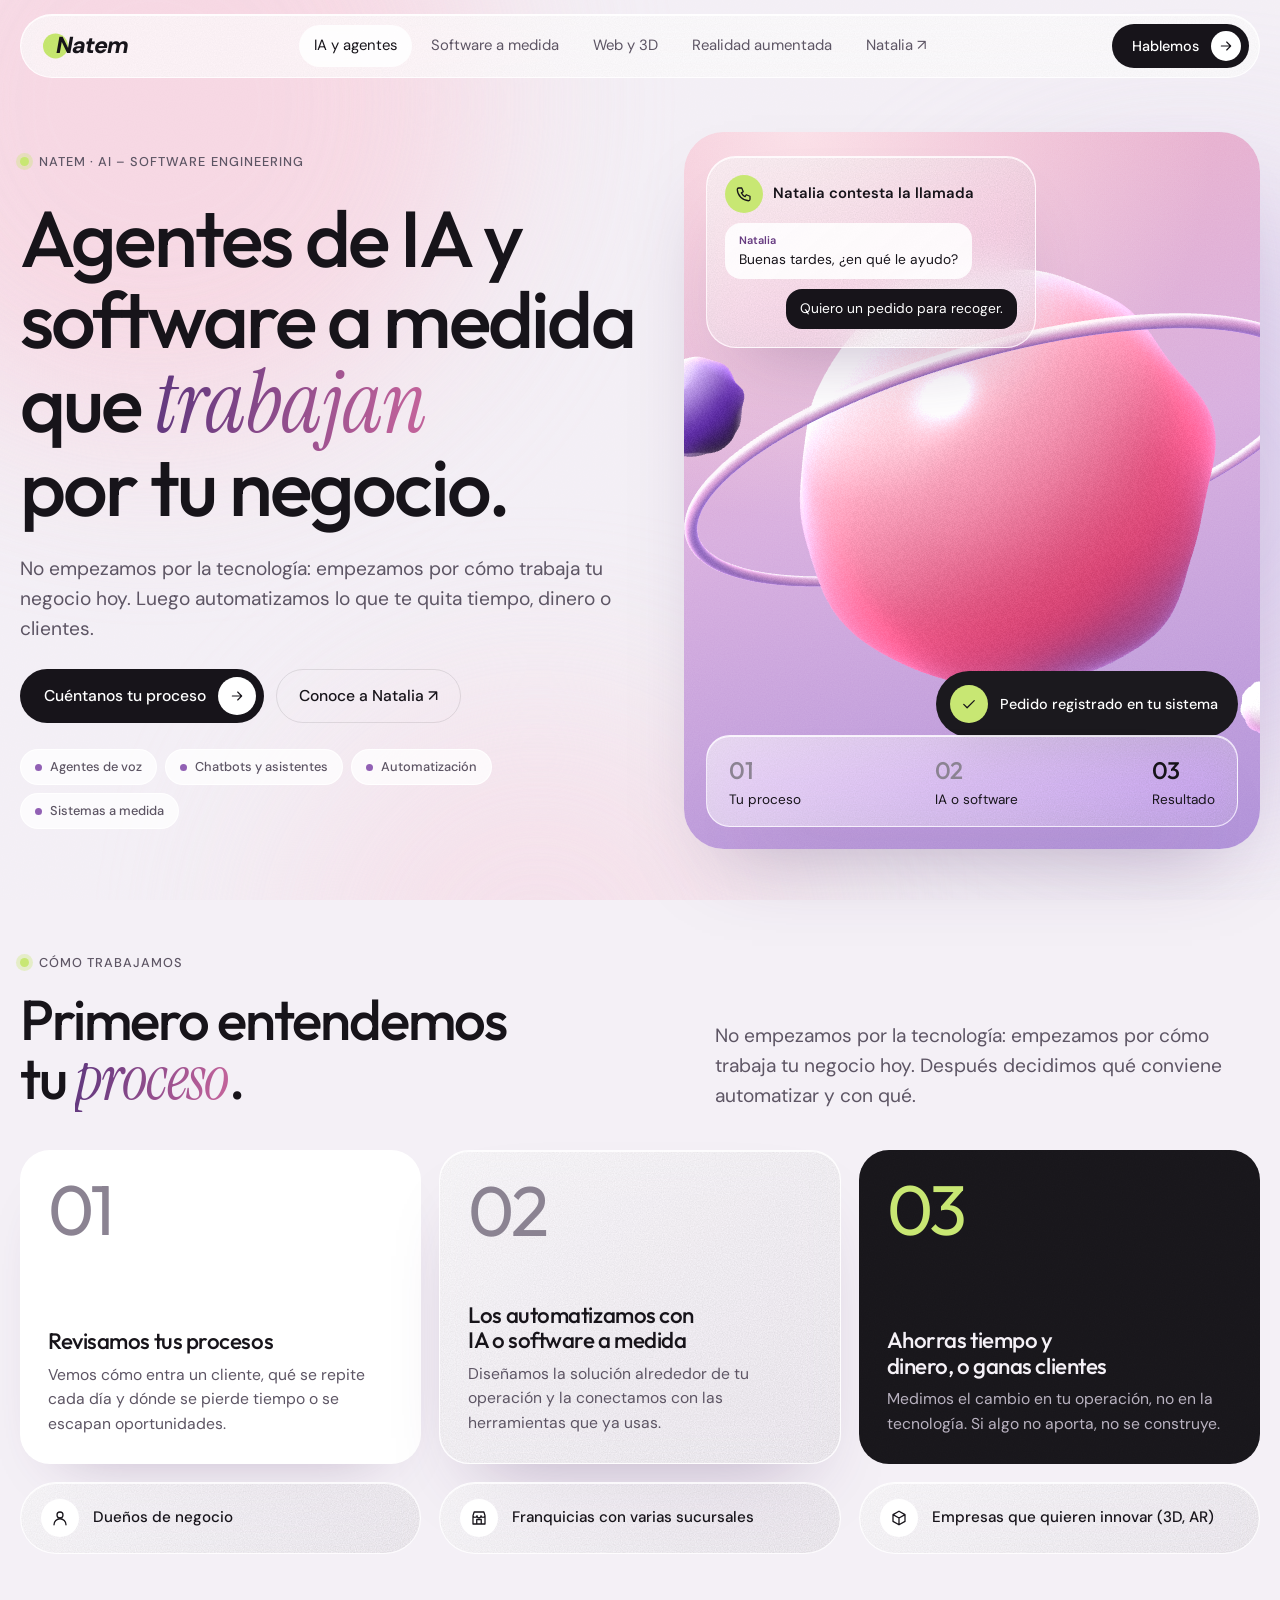
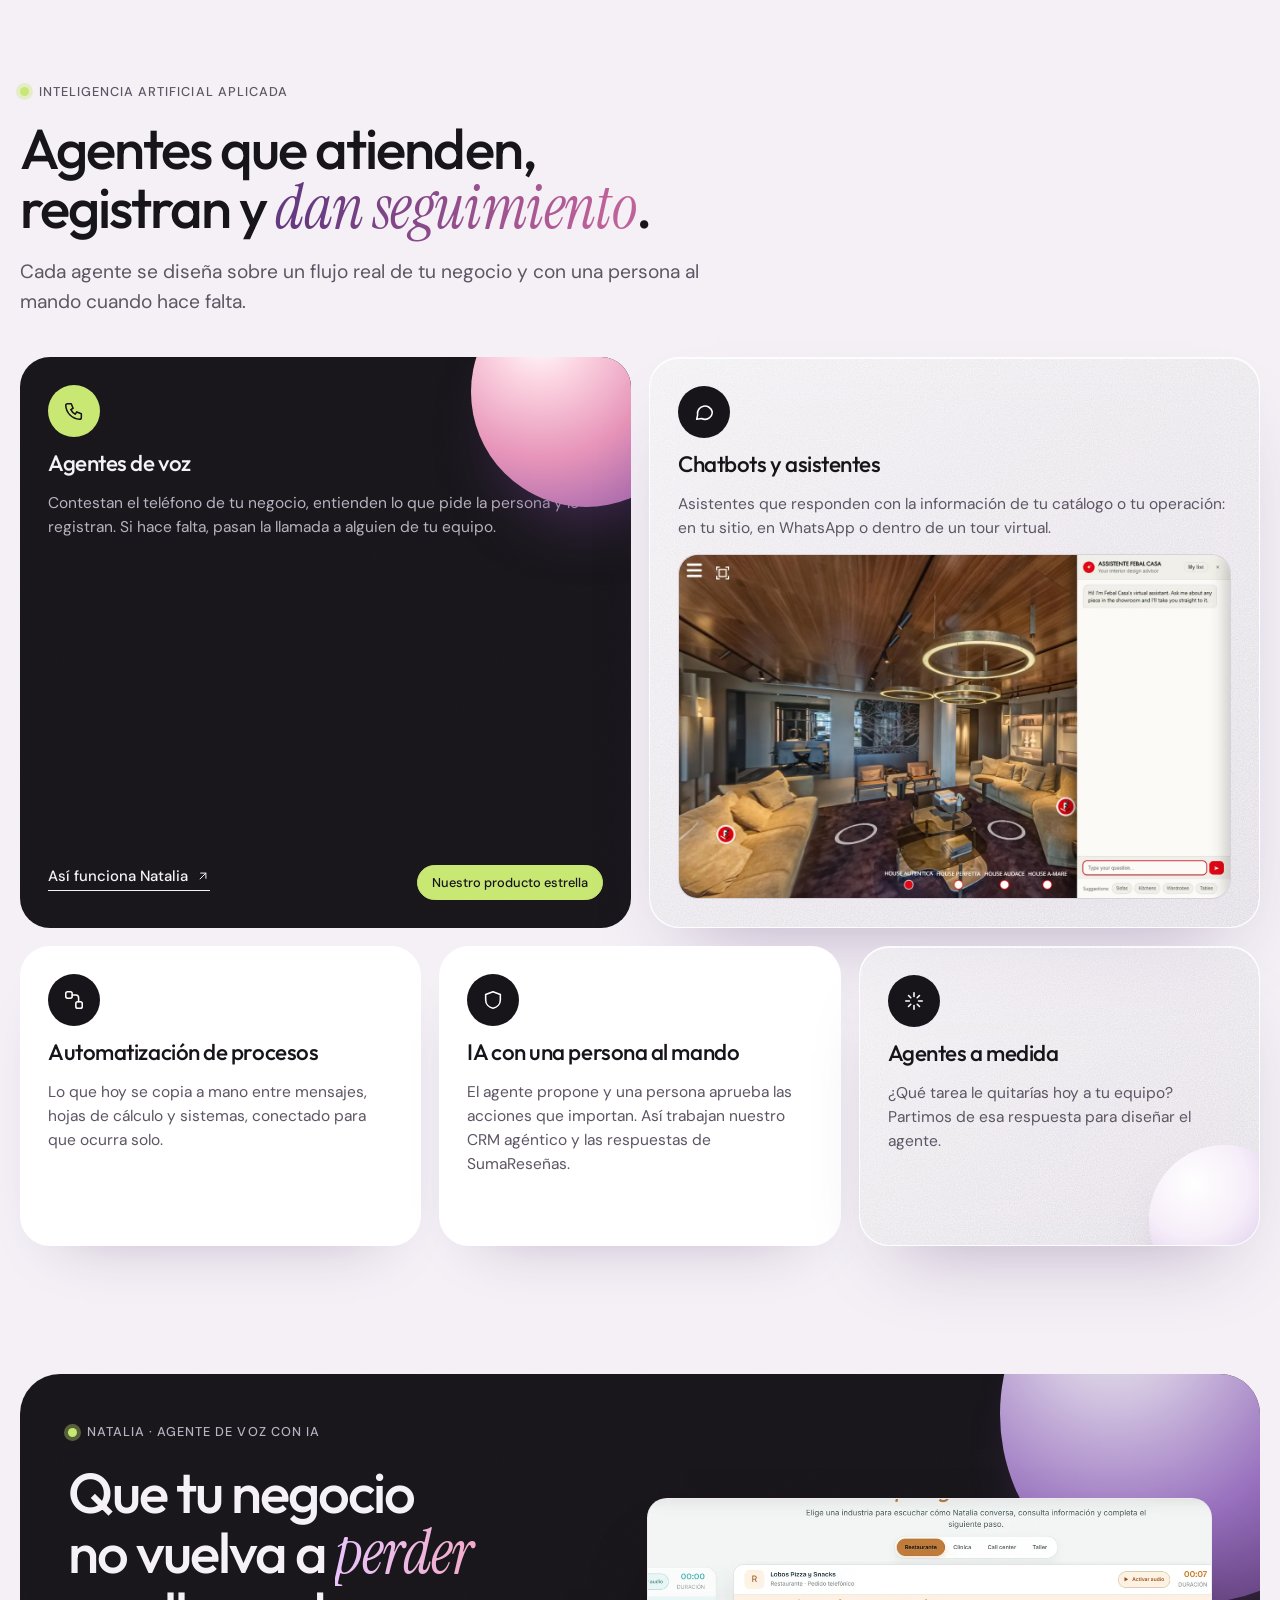
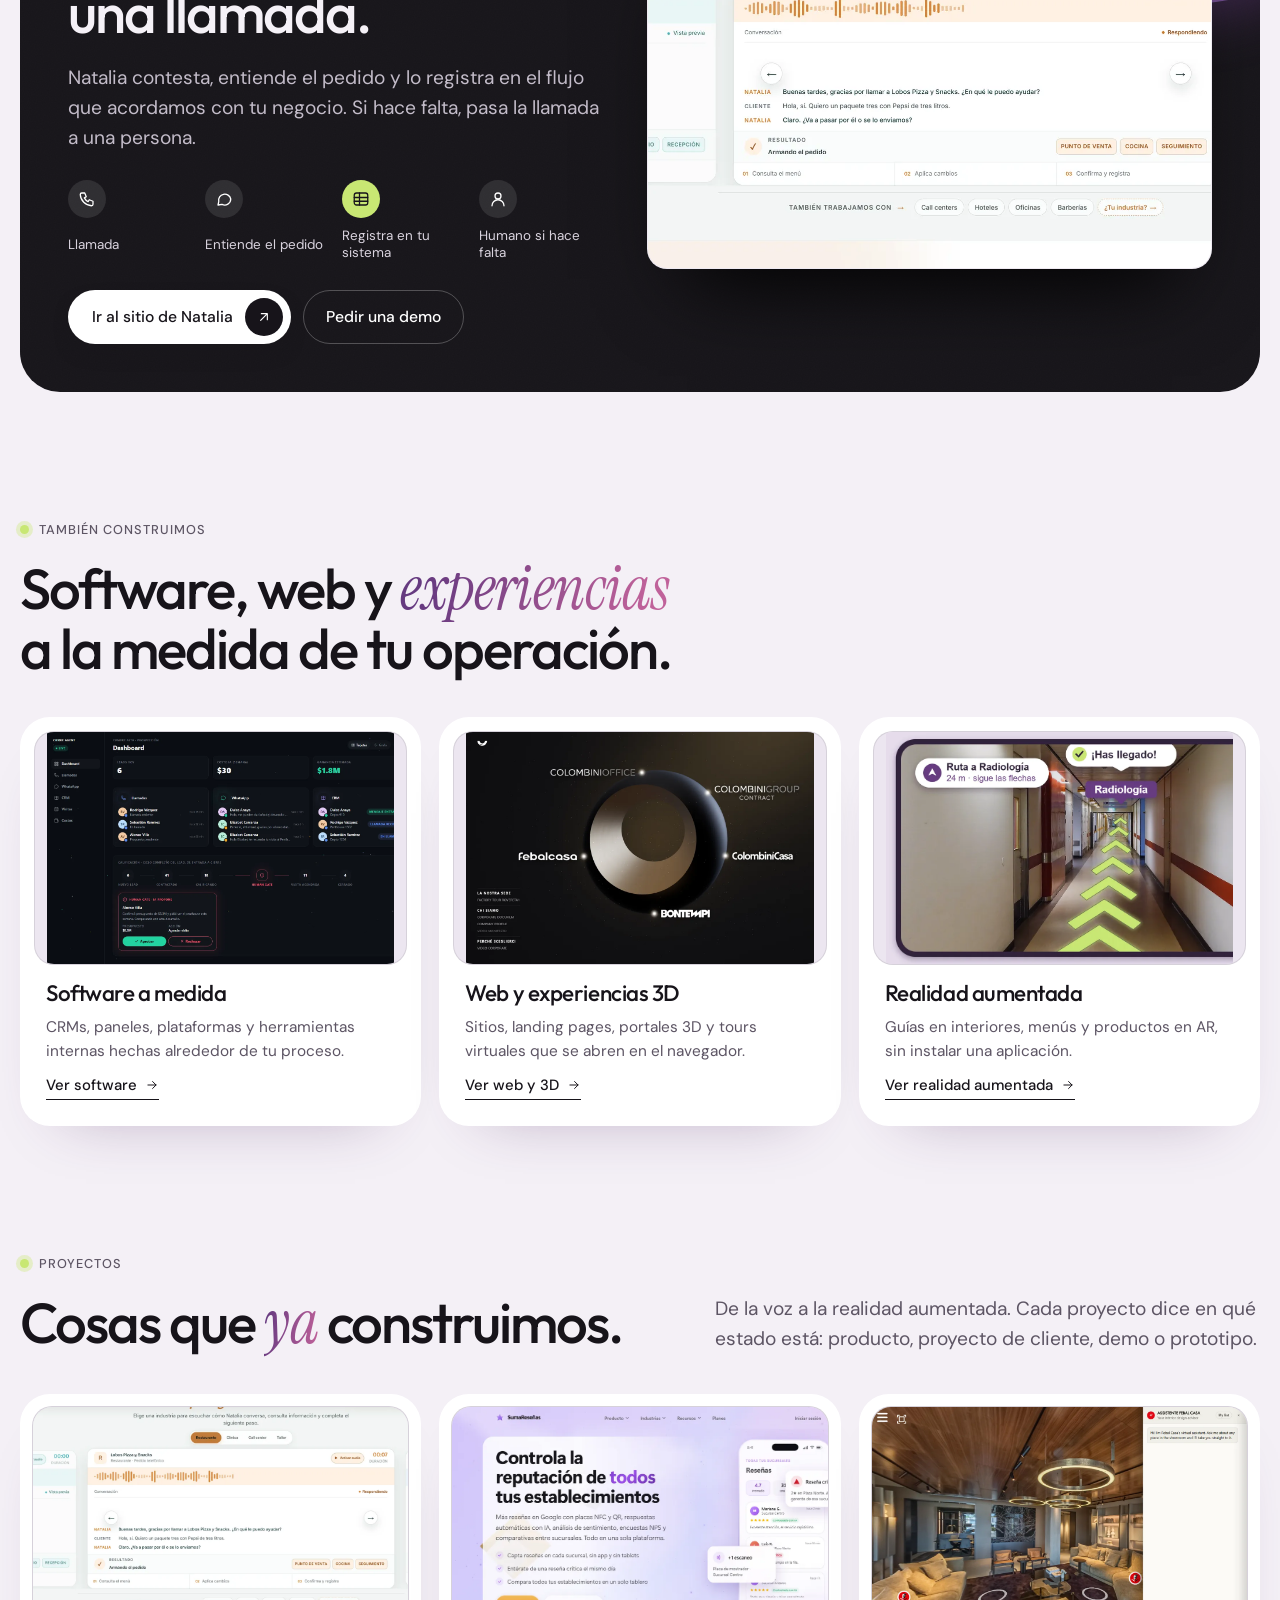
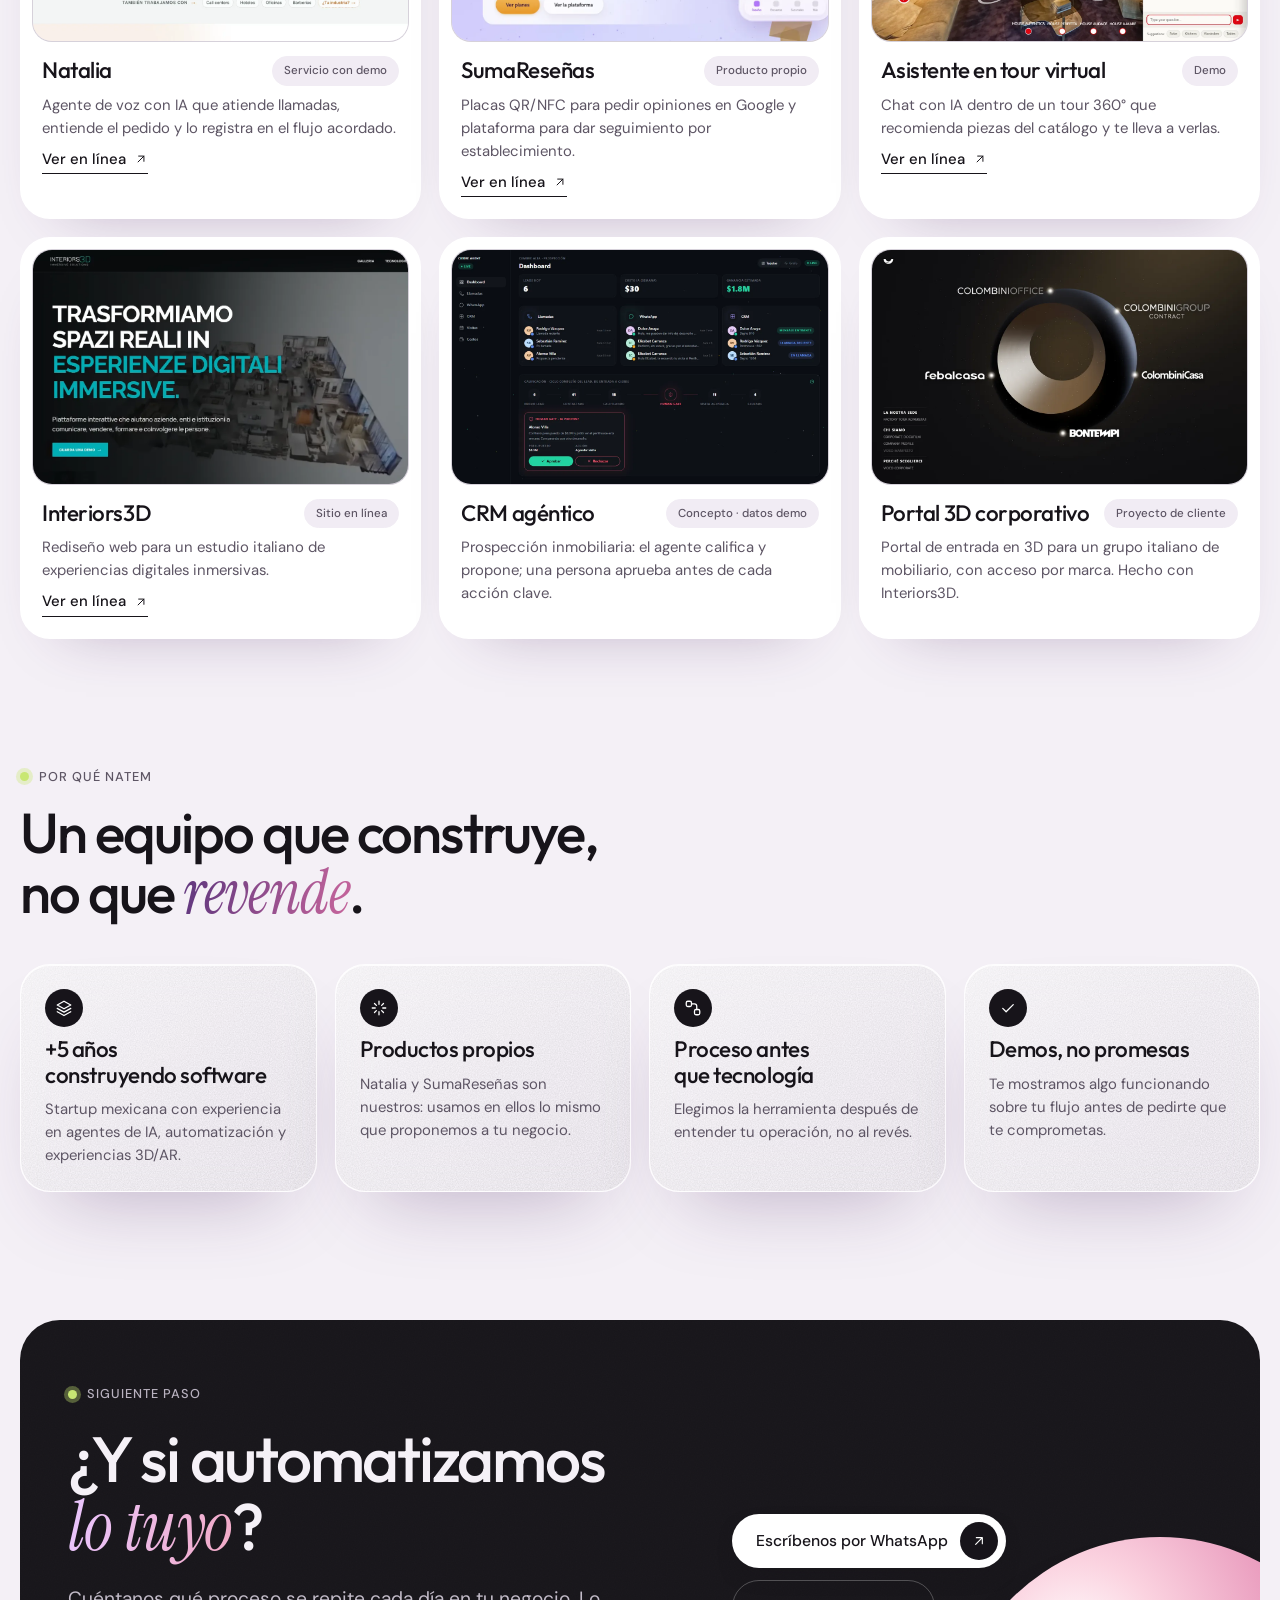
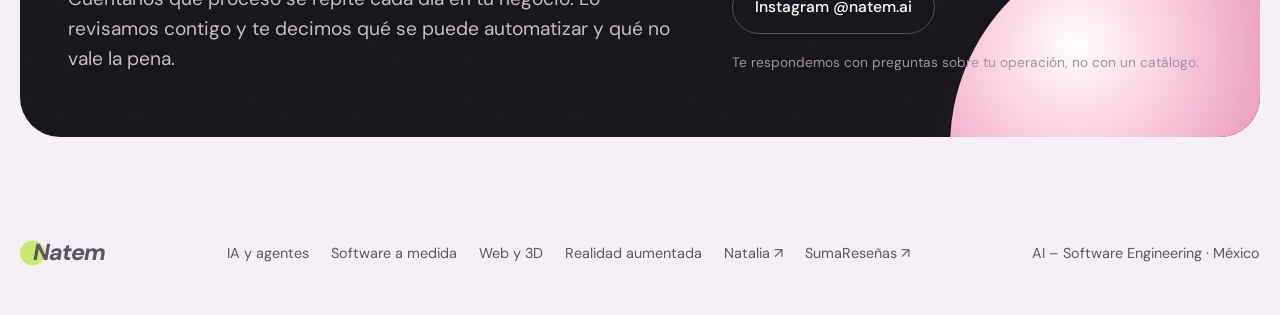
==== index.html @ aa6134fd "Sitio de Natem: landing de IA y software a medida + páginas de servicios Co-Authored-By: Claude Fabl" ====
<!doctype html>
<html lang="es" class="no-js">
<head>
<meta charset="utf-8">
<meta name="viewport" content="width=device-width, initial-scale=1">
<title>Natem · Agentes de IA y software a medida para tu negocio</title>
<meta name="description" content="Natem diseña agentes de IA, automatizaciones y software a medida. Primero entendemos cómo trabaja tu negocio; después automatizamos lo que te quita tiempo.">
<meta property="og:title" content="Natem · Agentes de IA y software a medida para tu negocio">
<meta property="og:description" content="Natem diseña agentes de IA, automatizaciones y software a medida. Primero entendemos cómo trabaja tu negocio; después automatizamos lo que te quita tiempo.">
<meta property="og:type" content="website">
<meta name="theme-color" content="#f4f0f6">
<link rel="icon" href="data:image/svg+xml,%3Csvg xmlns='http://www.w3.org/2000/svg' viewBox='0 0 64 64'%3E%3Ccircle cx='24' cy='32' r='20' fill='%23c8e773'/%3E%3Ctext x='20' y='47' font-family='Arial' font-style='italic' font-weight='900' font-size='44' fill='%2317141a'%3EN%3C/text%3E%3C/svg%3E">
<link rel="preconnect" href="https://fonts.googleapis.com">
<link rel="preconnect" href="https://fonts.gstatic.com" crossorigin>
<link href="https://fonts.googleapis.com/css2?family=DM+Sans:ital,opsz,wght@0,9..40,400;0,9..40,500;0,9..40,600;1,9..40,800&family=Instrument+Serif:ital@1&family=Outfit:wght@400;500&display=swap" rel="stylesheet">
<link rel="stylesheet" href="assets/site.css">
</head>
<body>
<div class="backdrop" aria-hidden="true"><i></i><i></i><i></i></div>
<div class="grain" aria-hidden="true"></div>

<header class="nav">
  <div class="wrap">
    <div class="bar glass">
      <a class="logo" href="index.html" aria-label="Natem, inicio">Natem</a>
      <nav aria-label="Principal">
        <a href="index.html" aria-current="page">IA y agentes</a>
        <a href="software.html">Software a medida</a>
        <a href="web-3d.html">Web y 3D</a>
        <a href="realidad-aumentada.html">Realidad aumentada</a>
        <a href="https://web-eta-nine-99.vercel.app" target="_blank" rel="noopener">Natalia ↗</a>
      </nav>
      <a class="btn " href="#contacto">Hablemos<i><svg viewBox="0 0 24 24" fill="none" stroke="currentColor" stroke-width="1.7" stroke-linecap="round" stroke-linejoin="round" aria-hidden="true"><path d="M5 12h14M13 6l6 6-6 6"/></svg></i></a>
      <button class="burger" aria-label="Abrir menú" aria-expanded="false"><svg viewBox="0 0 24 24" fill="none" stroke="currentColor" stroke-width="1.7" stroke-linecap="round" stroke-linejoin="round" aria-hidden="true"><path d="M4 7h16M4 12h16M4 17h16"/></svg></button>
    </div>
  </div>
</header>
<main>
<section class="hero">
  <div class="wrap grid">
    <div class="copy">
      <span class="eyebrow rv">Natem · AI – Software Engineering</span>
      <h1 class="rv" style="--d:.05s">Agentes de IA y software a medida que <em>trabajan</em> por tu negocio.</h1>
      <p class="lead rv" style="--d:.1s">No empezamos por la tecnología: empezamos por cómo trabaja tu negocio hoy. Luego automatizamos lo que te quita tiempo, dinero o clientes.</p>
      <div class="cta-row rv" style="--d:.15s">
        <a class="btn " href="#contacto">Cuéntanos tu proceso<i><svg viewBox="0 0 24 24" fill="none" stroke="currentColor" stroke-width="1.7" stroke-linecap="round" stroke-linejoin="round" aria-hidden="true"><path d="M5 12h14M13 6l6 6-6 6"/></svg></i></a>
        <a class="btn ghost" href="https://web-eta-nine-99.vercel.app" target="_blank" rel="noopener">Conoce a Natalia ↗</a>
      </div>
      <div class="chips rv" style="--d:.2s">
        <span class="pill dot">Agentes de voz</span><span class="pill dot">Chatbots y asistentes</span><span class="pill dot">Automatización</span><span class="pill dot">Sistemas a medida</span>
      </div>
    </div>
    <div class="stage rv" data-orb data-palette="rose" data-offset="0.25,0.1" style="--d:.1s">
      <canvas aria-hidden="true"></canvas><span class="fallback" aria-hidden="true"></span>
      <div class="float call glass" aria-label="Ejemplo ilustrativo de una llamada atendida por Natalia">
        <header><span class="ico lime"><svg viewBox="0 0 24 24" fill="none" stroke="currentColor" stroke-width="1.7" stroke-linecap="round" stroke-linejoin="round" aria-hidden="true"><path d="M5 4h4l2 5-2.5 1.5a11 11 0 0 0 5 5L15 13l5 2v4a2 2 0 0 1-2 2A16 16 0 0 1 3 6a2 2 0 0 1 2-2Z"/></svg></span>Natalia contesta la llamada</header>
        <p class="bubble"><small>Natalia</small>Buenas tardes, ¿en qué le ayudo?</p>
        <p class="bubble me">Quiero un pedido para recoger.</p>
      </div>
      <div class="float done"><span class="ico lime"><svg viewBox="0 0 24 24" fill="none" stroke="currentColor" stroke-width="1.7" stroke-linecap="round" stroke-linejoin="round" aria-hidden="true"><path d="m5 12.500 4.500 4.500L19 7.500"/></svg></span>Pedido registrado en tu sistema</div>
      <div class="float steps-mini glass">
        <span><b>01</b>Tu proceso</span><span><b>02</b>IA o software</span><span><b>03</b>Resultado</span>
      </div>
    </div>
  </div>
</section>

<section id="proceso">
  <div class="wrap">
    <div class="head split rv">
      <div class="head" style="margin:0"><span class="eyebrow">Cómo trabajamos</span><h2>Primero entendemos tu <em>proceso</em>.</h2></div>
      <p class="lead">No empezamos por la tecnología: empezamos por cómo trabaja tu negocio hoy. Después decidimos qué conviene automatizar y con qué.</p>
    </div>
    <div class="process">
      <article class="step card rv"><span class="n">01</span><div><h3>Revisamos tus procesos</h3><p>Vemos cómo entra un cliente, qué se repite cada día y dónde se pierde tiempo o se escapan oportunidades.</p></div></article>
      <article class="step glass rv" style="--d:.08s"><span class="n">02</span><div><h3>Los automatizamos con IA o software a medida</h3><p>Diseñamos la solución alrededor de tu operación y la conectamos con las herramientas que ya usas.</p></div></article>
      <article class="step dark rv" style="--d:.16s"><span class="n">03</span><div><h3>Ahorras tiempo y dinero, o ganas clientes</h3><p>Medimos el cambio en tu operación, no en la tecnología. Si algo no aporta, no se construye.</p></div></article>
    </div>
    <div class="aud">
      <div class="glass rv"><span class="ico"><svg viewBox="0 0 24 24" fill="none" stroke="currentColor" stroke-width="1.7" stroke-linecap="round" stroke-linejoin="round" aria-hidden="true"><circle cx="12" cy="8" r="4"/><path d="M4 21a8 8 0 0 1 16 0"/></svg></span>Dueños de negocio</div>
      <div class="glass rv" style="--d:.08s"><span class="ico"><svg viewBox="0 0 24 24" fill="none" stroke="currentColor" stroke-width="1.7" stroke-linecap="round" stroke-linejoin="round" aria-hidden="true"><path d="M4 9 5.500 4h13L20 9M4 9v11h16V9M4 9a2.700 2.700 0 0 0 5.300 0a2.700 2.700 0 0 0 5.400 0A2.700 2.700 0 0 0 20 9M9 20v-6h6v6"/></svg></span>Franquicias con varias sucursales</div>
      <div class="glass rv" style="--d:.16s"><span class="ico"><svg viewBox="0 0 24 24" fill="none" stroke="currentColor" stroke-width="1.7" stroke-linecap="round" stroke-linejoin="round" aria-hidden="true"><path d="m12 3 8 4.5v9L12 21l-8-4.5v-9L12 3Zm0 9 8-4.5M12 12v9m0-9L4 7.500"/></svg></span>Empresas que quieren innovar (3D, AR)</div>
    </div>
  </div>
</section>
<section id="ia">
  <div class="wrap">
    <div class="head rv"><span class="eyebrow">Inteligencia artificial aplicada</span><h2>Agentes que atienden, registran y <em>dan seguimiento</em>.</h2>
      <p class="lead">Cada agente se diseña sobre un flujo real de tu negocio y con una persona al mando cuando hace falta.</p></div>
    <div class="bento">
      <article class="tile dark on-dark s3 rv">
        <span class="orb" style="width:230px;height:230px;right:-70px;top:-80px" aria-hidden="true"></span>
        <span class="ico lg lime"><svg viewBox="0 0 24 24" fill="none" stroke="currentColor" stroke-width="1.7" stroke-linecap="round" stroke-linejoin="round" aria-hidden="true"><path d="M5 4h4l2 5-2.5 1.5a11 11 0 0 0 5 5L15 13l5 2v4a2 2 0 0 1-2 2A16 16 0 0 1 3 6a2 2 0 0 1 2-2Z"/></svg></span>
        <h3>Agentes de voz</h3>
        <p>Contestan el teléfono de tu negocio, entienden lo que pide la persona y lo registran. Si hace falta, pasan la llamada a alguien de tu equipo.</p>
        <div class="foot"><a class="more" href="https://web-eta-nine-99.vercel.app" target="_blank" rel="noopener">Así funciona Natalia<svg viewBox="0 0 24 24" fill="none" stroke="currentColor" stroke-width="1.7" stroke-linecap="round" stroke-linejoin="round" aria-hidden="true"><path d="M7 17 17 7M8 7h9v9"/></svg></a><span class="pill lime">Nuestro producto estrella</span></div>
      </article>
      <article class="tile glass s3 rv" style="--d:.08s">
        <span class="ico lg ink"><svg viewBox="0 0 24 24" fill="none" stroke="currentColor" stroke-width="1.7" stroke-linecap="round" stroke-linejoin="round" aria-hidden="true"><path d="M21 12a8 8 0 0 1-11.6 7.1L4 20l1-4.6A8 8 0 1 1 21 12Z"/></svg></span>
        <h3>Chatbots y asistentes</h3>
        <p>Asistentes que responden con la información de tu catálogo o tu operación: en tu sitio, en WhatsApp o dentro de un tour virtual.</p>
        <div class="shot"><img src="img/febal.webp" alt="Asistente con IA dentro de un tour virtual de mobiliario" loading="lazy" decoding="async"></div>
      </article>
      <article class="tile card s2 rv">
        <span class="ico lg ink"><svg viewBox="0 0 24 24" fill="none" stroke="currentColor" stroke-width="1.7" stroke-linecap="round" stroke-linejoin="round" aria-hidden="true"><rect x="3" y="3" width="7" height="7" rx="2"/><rect x="14" y="14" width="7" height="7" rx="2"/><path d="M10 6.500h4a3 3 0 0 1 3 3V14"/></svg></span>
        <h3>Automatización de procesos</h3>
        <p>Lo que hoy se copia a mano entre mensajes, hojas de cálculo y sistemas, conectado para que ocurra solo.</p>
      </article>
      <article class="tile card s2 rv" style="--d:.08s">
        <span class="ico lg ink"><svg viewBox="0 0 24 24" fill="none" stroke="currentColor" stroke-width="1.7" stroke-linecap="round" stroke-linejoin="round" aria-hidden="true"><path d="M12 3 4 6v6c0 4.500 3.400 8 8 9 4.600-1 8-4.500 8-9V6l-8-3Z"/></svg></span>
        <h3>IA con una persona al mando</h3>
        <p>El agente propone y una persona aprueba las acciones que importan. Así trabajan nuestro CRM agéntico y las respuestas de SumaReseñas.</p>
      </article>
      <article class="tile glass s2 rv" style="--d:.16s">
        <span class="orb pearl" style="width:150px;height:150px;right:-40px;bottom:-50px" aria-hidden="true"></span>
        <span class="ico lg ink"><svg viewBox="0 0 24 24" fill="none" stroke="currentColor" stroke-width="1.7" stroke-linecap="round" stroke-linejoin="round" aria-hidden="true"><path d="M12 3v4m0 10v4M3 12h4m10 0h4M6 6l2.500 2.500m7 7L18 18M18 6l-2.500 2.500m-7 7L6 18"/></svg></span>
        <h3>Agentes a medida</h3>
        <p>¿Qué tarea le quitarías hoy a tu equipo? Partimos de esa respuesta para diseñar el agente.</p>
      </article>
    </div>
  </div>
</section>
<section id="natalia">
  <div class="wrap">
    <div class="natalia dark on-dark rv">
      <span class="orb violet" aria-hidden="true"></span>
      <div class="copy">
        <span class="eyebrow" style="color:#b9b2c0">Natalia · agente de voz con IA</span>
        <h2>Que tu negocio no vuelva a <em>perder</em> una llamada.</h2>
        <p class="lead">Natalia contesta, entiende el pedido y lo registra en el flujo que acordamos con tu negocio. Si hace falta, pasa la llamada a una persona.</p>
        <div class="flow">
          <div><span class="ico"><svg viewBox="0 0 24 24" fill="none" stroke="currentColor" stroke-width="1.7" stroke-linecap="round" stroke-linejoin="round" aria-hidden="true"><path d="M5 4h4l2 5-2.5 1.5a11 11 0 0 0 5 5L15 13l5 2v4a2 2 0 0 1-2 2A16 16 0 0 1 3 6a2 2 0 0 1 2-2Z"/></svg></span>Llamada</div>
          <div><span class="ico"><svg viewBox="0 0 24 24" fill="none" stroke="currentColor" stroke-width="1.7" stroke-linecap="round" stroke-linejoin="round" aria-hidden="true"><path d="M21 12a8 8 0 0 1-11.6 7.1L4 20l1-4.6A8 8 0 1 1 21 12Z"/></svg></span>Entiende el pedido</div>
          <div><span class="ico"><svg viewBox="0 0 24 24" fill="none" stroke="currentColor" stroke-width="1.7" stroke-linecap="round" stroke-linejoin="round" aria-hidden="true"><rect x="3" y="4" width="18" height="16" rx="3"/><path d="M3 10h18M3 15h18M10 4v16"/></svg></span>Registra en tu sistema</div>
          <div><span class="ico"><svg viewBox="0 0 24 24" fill="none" stroke="currentColor" stroke-width="1.7" stroke-linecap="round" stroke-linejoin="round" aria-hidden="true"><circle cx="12" cy="8" r="4"/><path d="M4 21a8 8 0 0 1 16 0"/></svg></span>Humano si hace falta</div>
        </div>
        <div class="cta-row">
          <a class="btn light" href="https://web-eta-nine-99.vercel.app" target="_blank" rel="noopener">Ir al sitio de Natalia<i><svg viewBox="0 0 24 24" fill="none" stroke="currentColor" stroke-width="1.7" stroke-linecap="round" stroke-linejoin="round" aria-hidden="true"><path d="M7 17 17 7M8 7h9v9"/></svg></i></a>
          <a class="btn ghost" href="https://wa.me/525656956537?text=Hola%20Natem%2C%20quiero%20una%20demo%20de%20Natalia%20para%20mi%20negocio." target="_blank" rel="noopener">Pedir una demo</a>
        </div>
      </div>
      <a href="https://web-eta-nine-99.vercel.app" target="_blank" rel="noopener" aria-label="Abrir el sitio de Natalia"><div class="shot"><img src="img/natalia-llamada.webp" alt="Demo de una llamada atendida por Natalia" loading="lazy" decoding="async"></div></a>
    </div>
  </div>
</section>
<section id="servicios">
  <div class="wrap">
    <div class="head rv"><span class="eyebrow">También construimos</span><h2>Software, web y <em>experiencias</em> a la medida de tu operación.</h2></div>
    <div class="areas">
      <a class="area card rv" href="software.html"><div class="shot"><img src="img/crm.webp" alt="Panel de un CRM agéntico con datos de demostración" loading="lazy" decoding="async"></div><div><h3>Software a medida</h3><p>CRMs, paneles, plataformas y herramientas internas hechas alrededor de tu proceso.</p><span class="more">Ver software<svg viewBox="0 0 24 24" fill="none" stroke="currentColor" stroke-width="1.7" stroke-linecap="round" stroke-linejoin="round" aria-hidden="true"><path d="M5 12h14M13 6l6 6-6 6"/></svg></span></div></a>
      <a class="area card rv" style="--d:.08s" href="web-3d.html"><div class="shot"><img src="img/colombini.webp" alt="Portal 3D de entrada con accesos por marca" loading="lazy" decoding="async"></div><div><h3>Web y experiencias 3D</h3><p>Sitios, landing pages, portales 3D y tours virtuales que se abren en el navegador.</p><span class="more">Ver web y 3D<svg viewBox="0 0 24 24" fill="none" stroke="currentColor" stroke-width="1.7" stroke-linecap="round" stroke-linejoin="round" aria-hidden="true"><path d="M5 12h14M13 6l6 6-6 6"/></svg></span></div></a>
      <a class="area card rv" style="--d:.16s" href="realidad-aumentada.html"><div class="shot"><img src="img/hospital.webp" alt="Flechas de realidad aumentada sobre el pasillo de un hospital" loading="lazy" decoding="async"></div><div><h3>Realidad aumentada</h3><p>Guías en interiores, menús y productos en AR, sin instalar una aplicación.</p><span class="more">Ver realidad aumentada<svg viewBox="0 0 24 24" fill="none" stroke="currentColor" stroke-width="1.7" stroke-linecap="round" stroke-linejoin="round" aria-hidden="true"><path d="M5 12h14M13 6l6 6-6 6"/></svg></span></div></a>
    </div>
  </div>
</section>
<section id="proyectos">
  <div class="wrap">
    <div class="head split rv">
      <div class="head" style="margin:0"><span class="eyebrow">Proyectos</span><h2>Cosas que <em>ya</em> construimos.</h2></div>
      <p class="lead">De la voz a la realidad aumentada. Cada proyecto dice en qué estado está: producto, proyecto de cliente, demo o prototipo.</p>
    </div>
    <div class="projects">
      <article class="proj card rv" style="--d:0s">
        <div class="shot"><img src="img/natalia-llamada.webp" alt="Demo de una llamada atendida por Natalia" loading="lazy" decoding="async"></div>
        <div class="meta">
          <div class="top"><h3>Natalia</h3><span class="pill">Servicio con demo</span></div>
          <p>Agente de voz con IA que atiende llamadas, entiende el pedido y lo registra en el flujo acordado.</p>
          <a class="more" href="https://web-eta-nine-99.vercel.app" target="_blank" rel="noopener">Ver en línea<svg viewBox="0 0 24 24" fill="none" stroke="currentColor" stroke-width="1.7" stroke-linecap="round" stroke-linejoin="round" aria-hidden="true"><path d="M7 17 17 7M8 7h9v9"/></svg></a>
        </div>
      </article>
      <article class="proj card rv" style="--d:0.08s">
        <div class="shot"><img src="img/suma-landing.webp" alt="Sitio de SumaReseñas" loading="lazy" decoding="async"></div>
        <div class="meta">
          <div class="top"><h3>SumaReseñas</h3><span class="pill">Producto propio</span></div>
          <p>Placas QR/NFC para pedir opiniones en Google y plataforma para dar seguimiento por establecimiento.</p>
          <a class="more" href="https://sumaresenas.com/" target="_blank" rel="noopener">Ver en línea<svg viewBox="0 0 24 24" fill="none" stroke="currentColor" stroke-width="1.7" stroke-linecap="round" stroke-linejoin="round" aria-hidden="true"><path d="M7 17 17 7M8 7h9v9"/></svg></a>
        </div>
      </article>
      <article class="proj card rv" style="--d:0.16s">
        <div class="shot"><img src="img/febal.webp" alt="Asistente con IA dentro de un tour virtual de mobiliario" loading="lazy" decoding="async"></div>
        <div class="meta">
          <div class="top"><h3>Asistente en tour virtual</h3><span class="pill">Demo</span></div>
          <p>Chat con IA dentro de un tour 360° que recomienda piezas del catálogo y te lleva a verlas.</p>
          <a class="more" href="https://deploy-febal-casa.vercel.app" target="_blank" rel="noopener">Ver en línea<svg viewBox="0 0 24 24" fill="none" stroke="currentColor" stroke-width="1.7" stroke-linecap="round" stroke-linejoin="round" aria-hidden="true"><path d="M7 17 17 7M8 7h9v9"/></svg></a>
        </div>
      </article>
      <article class="proj card rv" style="--d:0s">
        <div class="shot"><img src="img/interiors.webp" alt="Sitio web de Interiors3D" loading="lazy" decoding="async"></div>
        <div class="meta">
          <div class="top"><h3>Interiors3D</h3><span class="pill">Sitio en línea</span></div>
          <p>Rediseño web para un estudio italiano de experiencias digitales inmersivas.</p>
          <a class="more" href="https://www.interiors3d.com" target="_blank" rel="noopener">Ver en línea<svg viewBox="0 0 24 24" fill="none" stroke="currentColor" stroke-width="1.7" stroke-linecap="round" stroke-linejoin="round" aria-hidden="true"><path d="M7 17 17 7M8 7h9v9"/></svg></a>
        </div>
      </article>
      <article class="proj card rv" style="--d:0.08s">
        <div class="shot"><img src="img/crm.webp" alt="Panel de un CRM agéntico con datos de demostración" loading="lazy" decoding="async"></div>
        <div class="meta">
          <div class="top"><h3>CRM agéntico</h3><span class="pill">Concepto · datos demo</span></div>
          <p>Prospección inmobiliaria: el agente califica y propone; una persona aprueba antes de cada acción clave.</p>
          
        </div>
      </article>
      <article class="proj card rv" style="--d:0.16s">
        <div class="shot"><img src="img/colombini.webp" alt="Portal 3D de entrada con accesos por marca" loading="lazy" decoding="async"></div>
        <div class="meta">
          <div class="top"><h3>Portal 3D corporativo</h3><span class="pill">Proyecto de cliente</span></div>
          <p>Portal de entrada en 3D para un grupo italiano de mobiliario, con acceso por marca. Hecho con Interiors3D.</p>
          
        </div>
      </article>
    </div>
  </div>
</section>
<section id="por-que">
  <div class="wrap">
    <div class="head rv"><span class="eyebrow">Por qué Natem</span><h2>Un equipo que construye, no que <em>revende</em>.</h2></div>
    <div class="why">
      <div class="glass rv"><span class="ico ink"><svg viewBox="0 0 24 24" fill="none" stroke="currentColor" stroke-width="1.7" stroke-linecap="round" stroke-linejoin="round" aria-hidden="true"><path d="m12 3 9 5-9 5-9-5 9-5Zm-9 9.500 9 5 9-5M3 17l9 5 9-5"/></svg></span><h3>+5 años construyendo software</h3><p>Startup mexicana con experiencia en agentes de IA, automatización y experiencias 3D/AR.</p></div>
      <div class="glass rv" style="--d:.06s"><span class="ico ink"><svg viewBox="0 0 24 24" fill="none" stroke="currentColor" stroke-width="1.7" stroke-linecap="round" stroke-linejoin="round" aria-hidden="true"><path d="M12 3v4m0 10v4M3 12h4m10 0h4M6 6l2.500 2.500m7 7L18 18M18 6l-2.500 2.500m-7 7L6 18"/></svg></span><h3>Productos propios</h3><p>Natalia y SumaReseñas son nuestros: usamos en ellos lo mismo que proponemos a tu negocio.</p></div>
      <div class="glass rv" style="--d:.12s"><span class="ico ink"><svg viewBox="0 0 24 24" fill="none" stroke="currentColor" stroke-width="1.7" stroke-linecap="round" stroke-linejoin="round" aria-hidden="true"><rect x="3" y="3" width="7" height="7" rx="2"/><rect x="14" y="14" width="7" height="7" rx="2"/><path d="M10 6.500h4a3 3 0 0 1 3 3V14"/></svg></span><h3>Proceso antes que tecnología</h3><p>Elegimos la herramienta después de entender tu operación, no al revés.</p></div>
      <div class="glass rv" style="--d:.18s"><span class="ico ink"><svg viewBox="0 0 24 24" fill="none" stroke="currentColor" stroke-width="1.7" stroke-linecap="round" stroke-linejoin="round" aria-hidden="true"><path d="m5 12.500 4.500 4.500L19 7.500"/></svg></span><h3>Demos, no promesas</h3><p>Te mostramos algo funcionando sobre tu flujo antes de pedirte que te comprometas.</p></div>
    </div>
  </div>
</section>

<section id="contacto">
  <div class="wrap">
    <div class="final dark on-dark rv">
      <span class="orb" aria-hidden="true"></span>
      <div class="copy">
        <span class="eyebrow" style="color:#b9b2c0">Siguiente paso</span>
        <h2>¿Y si automatizamos <em>lo tuyo</em>?</h2>
        <p class="lead" style="color:#c3bcc9">Cuéntanos qué proceso se repite cada día en tu negocio. Lo revisamos contigo y te decimos qué se puede automatizar y qué no vale la pena.</p>
      </div>
      <div class="side">
        <a class="btn light" href="https://wa.me/525656956537?text=Hola%20Natem%2C%20quiero%20revisar%20un%20proceso%20de%20mi%20negocio%20para%20ver%20qu%C3%A9%20se%20puede%20automatizar." target="_blank" rel="noopener">Escríbenos por WhatsApp<i><svg viewBox="0 0 24 24" fill="none" stroke="currentColor" stroke-width="1.7" stroke-linecap="round" stroke-linejoin="round" aria-hidden="true"><path d="M7 17 17 7M8 7h9v9"/></svg></i></a>
        <a class="btn ghost" href="https://www.instagram.com/natem.ai/" target="_blank" rel="noopener">Instagram @natem.ai</a>
        <p class="mute" style="font-size:.86rem;margin-top:6px">Te respondemos con preguntas sobre tu operación, no con un catálogo.</p>
      </div>
    </div>
  </div>
</section>
</main>

<footer>
  <div class="wrap">
    <a class="logo" href="index.html">Natem</a>
    <nav aria-label="Pie">
      <a href="index.html">IA y agentes</a><a href="software.html">Software a medida</a><a href="web-3d.html">Web y 3D</a><a href="realidad-aumentada.html">Realidad aumentada</a>
      <a href="https://web-eta-nine-99.vercel.app" target="_blank" rel="noopener">Natalia ↗</a>
      <a href="https://sumaresenas.com/" target="_blank" rel="noopener">SumaReseñas ↗</a>
    </nav>
    <span>AI – Software Engineering · México</span>
  </div>
</footer>
<script type="module" src="assets/site.js"></script>
<script type="module" src="assets/orb.js"></script>
</body>
</html>
---- assets/site.css ----
/* Natem · sitio web · cristal con grano, figuras 3D, blanco/negro con rosa y violeta */
:root {
  --bg: #f4f0f6;
  --ink: #17141a;
  --ink-2: #5d5564;
  --ink-3: #8b8392;
  --line: rgba(23, 20, 26, 0.1);
  --card: #ffffff;
  --dark: #1b191e;
  --violet: #663a80;
  --violet-2: #9160b4;
  --lilac: #dccdef;
  --pink: #f2a9c4;
  --rose: #f8d3df;
  --lime: #c8e773;
  --r-xl: 40px;
  --r-lg: 30px;
  --r-md: 20px;
  --shadow: 0 40px 80px -40px rgba(74, 38, 96, 0.35);
  --display: "Outfit", "Segoe UI", system-ui, sans-serif;
  --body: "DM Sans", "Segoe UI", system-ui, sans-serif;
  --serif: "Instrument Serif", Georgia, serif;
  --noise: url("data:image/svg+xml,%3Csvg xmlns='http://www.w3.org/2000/svg' width='220' height='220'%3E%3Cfilter id='n'%3E%3CfeTurbulence type='fractalNoise' baseFrequency='.85' numOctaves='2' stitchTiles='stitch'/%3E%3CfeColorMatrix values='0 0 0 0 0 0 0 0 0 0 0 0 0 0 0 0 0 0 .55 0'/%3E%3C/filter%3E%3Crect width='100%25' height='100%25' filter='url(%23n)'/%3E%3C/svg%3E");
}

* { box-sizing: border-box; margin: 0; }
html { scroll-behavior: smooth; -webkit-text-size-adjust: 100%; }
body {
  font-family: var(--body);
  color: var(--ink);
  background: var(--bg);
  line-height: 1.55;
  font-size: 17px;
  overflow-x: hidden;
  -webkit-font-smoothing: antialiased;
}
img { max-width: 100%; display: block; }
a { color: inherit; text-decoration: none; }
button { font: inherit; color: inherit; background: none; border: 0; cursor: pointer; }
:focus-visible { outline: 2px solid var(--violet); outline-offset: 3px; border-radius: 8px; }

/* fondo: manchas suaves + grano */
.backdrop { position: fixed; inset: 0; z-index: -2; pointer-events: none; overflow: hidden; }
.backdrop i { position: absolute; border-radius: 50%; filter: blur(90px); opacity: 0.75; }
.backdrop i:nth-child(1) { width: 52vw; height: 52vw; left: -14vw; top: -18vw; background: var(--rose); }
.backdrop i:nth-child(2) { width: 46vw; height: 46vw; right: -16vw; top: 22vh; background: var(--lilac); }
.backdrop i:nth-child(3) { width: 40vw; height: 40vw; left: 22vw; bottom: -24vw; background: #f6dfe9; }
.grain { position: fixed; inset: 0; z-index: -1; pointer-events: none; background: var(--noise); opacity: 0.22; mix-blend-mode: soft-light; }

.wrap { width: min(1240px, 100% - 40px); margin-inline: auto; }
section { padding: 64px 0; }

/* tipografía */
h1, h2, h3 { font-family: var(--display); font-weight: 500; letter-spacing: -0.035em; line-height: 1.02; text-wrap: balance; }
h1 { font-size: clamp(2.7rem, 6.2vw, 5.4rem); }
h2 { font-size: clamp(2.1rem, 4.4vw, 3.7rem); }
h3 { font-size: 1.4rem; letter-spacing: -0.02em; line-height: 1.15; }
em { font-family: var(--serif); font-style: italic; font-weight: 400; letter-spacing: -0.01em; font-size: 1.08em;
  background: linear-gradient(100deg, var(--violet) 10%, #c0629a 90%); -webkit-background-clip: text; background-clip: text; color: transparent; padding-right: 0.08em; margin-right: -0.08em; }
.on-dark em { background: linear-gradient(100deg, #e9c6ff, var(--pink)); -webkit-background-clip: text; background-clip: text; }
.mute { color: var(--ink-3); }
.lead { font-size: clamp(1.05rem, 1.5vw, 1.25rem); color: var(--ink-2); max-width: 56ch; }
.eyebrow { display: inline-flex; align-items: center; gap: 10px; font-size: 0.8rem; letter-spacing: 0.08em; text-transform: uppercase; color: var(--ink-2); font-weight: 500; }
.eyebrow::before { content: ""; width: 9px; height: 9px; border-radius: 50%; background: var(--lime); box-shadow: 0 0 0 4px rgba(200, 231, 115, 0.35); }
.head { display: grid; gap: 18px; margin-bottom: 40px; max-width: 880px; }
.head.split { max-width: none; grid-template-columns: 1.2fr 1fr; align-items: end; gap: 40px; }

/* cristal */
.glass {
  position: relative; isolation: isolate;
  background: linear-gradient(140deg, rgba(255, 255, 255, 0.62), rgba(255, 255, 255, 0.2));
  -webkit-backdrop-filter: blur(22px) saturate(150%); backdrop-filter: blur(22px) saturate(150%);
  border: 1px solid rgba(255, 255, 255, 0.7);
  box-shadow: var(--shadow), inset 0 1px 0 rgba(255, 255, 255, 0.8);
  border-radius: var(--r-lg);
}
.glass::after, .dark::after, .stage::after {
  content: ""; position: absolute; inset: 0; border-radius: inherit; background: var(--noise); opacity: 0.28; mix-blend-mode: soft-light; pointer-events: none; z-index: -1;
}
.stage::after { z-index: 1; opacity: 0.35; }
.card { background: var(--card); border-radius: var(--r-lg); box-shadow: 0 30px 60px -45px rgba(74, 38, 96, 0.4); }
.dark { position: relative; isolation: isolate; background: var(--dark); color: #f5f1f7; border-radius: var(--r-lg); }
.dark .mute { color: #9a93a1; }

/* botones */
.btn { display: inline-flex; align-items: center; gap: 12px; height: 54px; padding: 0 8px 0 24px; border-radius: 999px; background: var(--ink); color: #fff; font-weight: 500; font-size: 0.98rem; transition: transform 0.25s, background 0.25s; white-space: nowrap; }
.btn i { display: grid; place-items: center; width: 38px; height: 38px; border-radius: 50%; background: #fff; color: var(--ink); transition: transform 0.25s; font-style: normal; }
.btn i svg { width: 16px; height: 16px; }
.btn:hover { transform: translateY(-2px); background: var(--violet); }
.btn:hover i { transform: translateX(3px); }
.btn.light { background: #fff; color: var(--ink); box-shadow: 0 10px 30px -18px rgba(23, 20, 26, 0.5); }
.btn.light i { background: var(--ink); color: #fff; }
.btn.light:hover { background: #fff; }
.btn.ghost { background: transparent; color: var(--ink); border: 1px solid var(--line); padding: 0 22px; }
.btn.ghost:hover { background: rgba(255, 255, 255, 0.7); }
.on-dark .btn.ghost { color: #fff; border-color: rgba(255, 255, 255, 0.25); }
.on-dark .btn.ghost:hover { background: rgba(255, 255, 255, 0.1); }
.cta-row { display: flex; flex-wrap: wrap; gap: 12px; align-items: center; }
.pill { display: inline-flex; align-items: center; gap: 8px; padding: 7px 14px; border-radius: 999px; font-size: 0.8rem; font-weight: 500; background: rgba(255, 255, 255, 0.75); border: 1px solid rgba(255, 255, 255, 0.9); color: var(--ink-2); white-space: nowrap; }
.pill.dot::before { content: ""; width: 7px; height: 7px; border-radius: 50%; background: var(--violet-2); }
.pill.lime { background: var(--lime); border-color: var(--lime); color: var(--ink); }

/* navegación */
.nav { position: fixed; top: 14px; left: 0; right: 0; z-index: 50; }
.nav .bar { background: rgba(255, 255, 255, 0.74); display: flex; align-items: center; justify-content: space-between; gap: 20px; padding: 9px 10px 9px 22px; border-radius: 999px; }
.logo { display: inline-flex; align-items: center; font-family: var(--body); font-weight: 800; font-style: italic; font-size: 1.45rem; letter-spacing: -0.04em; position: relative; padding-left: 13px; }
.logo::before { content: ""; position: absolute; left: 0; top: 50%; width: 25px; height: 25px; border-radius: 50%; background: var(--lime); transform: translateY(-50%); z-index: -1; }
.nav nav { display: flex; align-items: center; gap: 4px; }
.nav nav a { padding: 9px 15px; border-radius: 999px; font-size: 0.93rem; color: var(--ink-2); transition: background 0.2s, color 0.2s; }
.nav nav a:hover, .nav nav a[aria-current] { background: rgba(255, 255, 255, 0.85); color: var(--ink); }
.nav .btn { height: 44px; padding-left: 20px; font-size: 0.9rem; }
.nav .btn i { width: 30px; height: 30px; }
.burger { display: none; width: 44px; height: 44px; border-radius: 50%; background: var(--ink); color: #fff; place-items: center; }
.burger svg { width: 18px; }

/* hero principal */
.hero { padding: 132px 0 40px; }
.hero .grid { display: grid; grid-template-columns: 1.05fr 0.95fr; gap: 28px; align-items: stretch; }
.hero .copy { display: flex; flex-direction: column; justify-content: center; gap: 26px; padding: 20px 0; }
.stage { position: relative; isolation: isolate; border-radius: var(--r-xl); overflow: hidden; min-height: 620px;
  background: radial-gradient(120% 90% at 20% 0%, #fbe3ea 0%, transparent 60%), linear-gradient(165deg, #f1b9cd 0%, #dcb6e2 48%, #b79add 100%); box-shadow: var(--shadow); }
.stage canvas { position: absolute; inset: 0; width: 100%; height: 100%; z-index: 0; }
.stage .fallback { position: absolute; width: 62%; aspect-ratio: 1; left: 19%; top: 20%; border-radius: 50%; background: radial-gradient(circle at 32% 26%, #fff 0%, #fbd0de 22%, #e58fb5 55%, #8b56ad 100%); }
.stage.webgl .fallback { display: none; }
.float { position: absolute; z-index: 2; animation: bob 7s ease-in-out infinite; }
.float:nth-of-type(2) { animation-delay: -2.5s; }
.float:nth-of-type(3) { animation-delay: -4.5s; }
@keyframes bob { 50% { transform: translateY(-10px); } }

.call { left: 22px; top: 24px; width: min(330px, 74%); padding: 18px; display: grid; gap: 10px; }
.call header { display: flex; align-items: center; gap: 10px; font-weight: 600; font-size: 0.93rem; }
.ico { display: grid; place-items: center; width: 38px; height: 38px; border-radius: 50%; background: #fff; color: var(--ink); flex: none; }
.ico svg { width: 18px; height: 18px; }
.ico.lg { width: 52px; height: 52px; }
.ico.lg svg { width: 22px; height: 22px; }
.ico.ink { background: var(--ink); color: #fff; }
.ico.lime { background: var(--lime); }
.bubble { padding: 9px 14px; border-radius: 16px; font-size: 0.86rem; background: rgba(255, 255, 255, 0.86); width: fit-content; max-width: 88%; }
.bubble small { display: block; font-size: 0.68rem; color: var(--violet); font-weight: 600; }
.bubble.me { background: var(--ink); color: #fff; justify-self: end; }
.done { right: 22px; bottom: 112px; padding: 14px 20px 14px 14px; display: flex; align-items: center; gap: 12px; font-size: 0.9rem; font-weight: 500; border-radius: 999px; background: var(--dark); color: #fff; box-shadow: var(--shadow); }
.steps-mini { left: 22px; right: 22px; bottom: 22px; padding: 16px 22px; display: flex; justify-content: space-between; gap: 12px; font-size: 0.85rem; border-radius: 24px; animation: none; }
.steps-mini b { display: block; font-family: var(--display); font-weight: 500; font-size: 1.5rem; letter-spacing: -0.03em; color: var(--ink-3); }
.steps-mini span:last-child b { color: var(--ink); }

.chips { display: flex; flex-wrap: wrap; gap: 8px; }

/* proceso */
.process { display: grid; grid-template-columns: repeat(3, 1fr); gap: 18px; }
.step { padding: 28px; display: grid; gap: 60px; align-content: space-between; min-height: 280px; }
.step .n { font-family: var(--display); font-size: 4.4rem; line-height: 0.9; letter-spacing: -0.05em; color: var(--ink-3); }
.step p { color: var(--ink-2); font-size: 0.98rem; margin-top: 8px; }
.step.dark p { color: #b9b2c0; }
.step.dark .n { color: var(--lime); }
.aud { display: grid; grid-template-columns: repeat(3, 1fr); gap: 18px; margin-top: 18px; }
.aud div { display: flex; align-items: center; gap: 14px; padding: 16px 20px; border-radius: 999px; font-weight: 500; font-size: 0.95rem; }

/* bento */
.bento { display: grid; grid-template-columns: repeat(6, 1fr); gap: 18px; }
.tile { position: relative; padding: 28px; display: flex; flex-direction: column; gap: 14px; overflow: hidden; min-height: 300px; transition: transform 0.35s; }
.tile:hover { transform: translateY(-4px); }
.tile p { color: var(--ink-2); font-size: 0.97rem; }
.tile.dark p { color: #b9b2c0; }
.tile .foot { margin-top: auto; display: flex; flex-wrap: wrap; gap: 8px; align-items: center; justify-content: space-between; }
.s2 { grid-column: span 2; } .s3 { grid-column: span 3; } .s4 { grid-column: span 4; } .s6 { grid-column: span 6; }
.shot { border-radius: var(--r-md); overflow: hidden; border: 1px solid var(--line); background: #ece6f0; aspect-ratio: 16 / 10; }
.shot img { width: 100%; height: 100%; object-fit: cover; object-position: top left; transition: transform 0.6s; }
.tile:hover .shot img, .proj:hover .shot img { transform: scale(1.04); }
.more { justify-self: start; align-self: flex-start; display: inline-flex; align-items: center; gap: 8px; font-weight: 500; font-size: 0.93rem; border-bottom: 1px solid currentColor; padding-bottom: 2px; }
.more svg { width: 14px; height: 14px; transition: transform 0.25s; }
.more:hover svg { transform: translate(2px, -2px); }
.orb { position: absolute; border-radius: 50%; background: radial-gradient(circle at 30% 26%, #fff 0%, #fbd3e0 20%, #e794b9 52%, #8452a8 100%); box-shadow: 0 40px 60px -30px rgba(102, 58, 128, 0.6); pointer-events: none; }
.orb.violet { background: radial-gradient(circle at 30% 26%, #fff 0%, #e6d6f7 20%, #a67ad0 55%, #4b2863 100%); }
.orb.pearl { background: radial-gradient(circle at 30% 26%, #fff 0%, #f6eef9 35%, #d9c6ea 70%, #b79bd6 100%); }

/* Natalia */
.natalia { display: grid; grid-template-columns: 1fr 1.05fr; gap: 40px; padding: 48px; border-radius: var(--r-xl); align-items: center; overflow: hidden; }
.natalia .copy { display: grid; gap: 22px; position: relative; z-index: 1; }
.natalia .lead { color: #c3bcc9; }
.flow { display: grid; grid-template-columns: repeat(4, 1fr); gap: 10px; margin: 6px 0; }
.flow div { display: grid; gap: 10px; font-size: 0.84rem; line-height: 1.25; color: #d9d3de; }
.flow .ico { background: rgba(255, 255, 255, 0.1); color: #fff; }
.flow div:nth-child(3) .ico { background: var(--lime); color: var(--ink); }
.natalia .shot { aspect-ratio: 16 / 10.5; border-color: rgba(255, 255, 255, 0.14); box-shadow: 0 50px 80px -40px #000; position: relative; z-index: 1; }
.natalia .orb { width: 380px; height: 380px; right: -120px; top: -150px; opacity: 0.9; }

/* servicios / subpáginas */
.areas { display: grid; grid-template-columns: repeat(3, 1fr); gap: 18px; }
.area { padding: 14px 14px 26px; display: grid; gap: 16px; transition: transform 0.35s; }
.area:hover { transform: translateY(-4px); }
.area > div { padding: 0 12px; display: grid; gap: 10px; }
.area p { color: var(--ink-2); font-size: 0.96rem; }

.projects { display: grid; grid-template-columns: repeat(3, 1fr); gap: 18px; }
.projects.two { grid-template-columns: repeat(2, 1fr); }
.proj { padding: 12px 12px 22px; display: grid; gap: 14px; align-content: start; }
.proj .meta { padding: 0 10px; display: grid; gap: 8px; }
.proj .meta p { color: var(--ink-2); font-size: 0.93rem; }
.proj .top { display: flex; justify-content: space-between; align-items: center; gap: 10px; }
.proj .pill { background: #f1ecf4; border-color: #f1ecf4; font-size: 0.72rem; padding: 5px 11px; }

.services { display: grid; grid-template-columns: repeat(3, 1fr); gap: 18px; }
.service { padding: 26px; display: grid; gap: 12px; align-content: start; }
.service p { color: var(--ink-2); font-size: 0.95rem; }

.why { display: grid; grid-template-columns: repeat(4, 1fr); gap: 18px; }
.why div { padding: 24px; display: grid; gap: 10px; align-content: start; }
.why p { color: var(--ink-2); font-size: 0.93rem; }

/* hero de subpágina */
.subhero { padding: 108px 0 30px; }
.subhero .stage { min-height: 560px; display: flex; align-items: flex-end; padding: 22px; }
.subhero .panel { position: relative; z-index: 2; width: min(640px, 100%); padding: 38px; display: grid; gap: 22px; border-radius: 30px; }
.subhero h1 { font-size: clamp(2.4rem, 5vw, 4.3rem); }
.subhero .tag { position: absolute; z-index: 2; right: 26px; top: 26px; }
.stage.violet { background: radial-gradient(120% 90% at 80% 0%, #efe2fa 0%, transparent 60%), linear-gradient(165deg, #d9c3ee 0%, #b99bdc 50%, #8f6cc0 100%); }
.stage.pearl { background: radial-gradient(120% 90% at 80% 0%, #fff 0%, transparent 60%), linear-gradient(165deg, #f3e6ee 0%, #e4d3ec 50%, #cbb5e2 100%); }

/* cierre */
.final { padding: 64px 48px; border-radius: var(--r-xl); display: grid; grid-template-columns: 1.3fr 1fr; gap: 40px; align-items: end; overflow: hidden; }
.final h2 { font-size: clamp(2.3rem, 5vw, 4.4rem); }
.final .copy { display: grid; gap: 22px; position: relative; z-index: 1; }
.final .side { display: grid; gap: 12px; position: relative; z-index: 1; justify-items: start; }
.final .orb { width: 420px; height: 420px; right: -110px; bottom: -220px; }
footer { padding: 34px 0 44px; }
footer .wrap { display: flex; flex-wrap: wrap; gap: 18px 34px; align-items: center; justify-content: space-between; font-size: 0.9rem; color: var(--ink-2); }
footer nav { display: flex; flex-wrap: wrap; gap: 8px 22px; }
footer a:hover { color: var(--ink); }

/* aparición */
.rv { opacity: 0; transform: translateY(26px); transition: opacity 0.8s cubic-bezier(0.2, 0.7, 0.2, 1), transform 0.8s cubic-bezier(0.2, 0.7, 0.2, 1); transition-delay: var(--d, 0s); }
.rv.in { opacity: 1; transform: none; }
.no-js .rv { opacity: 1; transform: none; }

@media (max-width: 1020px) {
  .hero .grid, .natalia, .final, .head.split { grid-template-columns: 1fr; }
  .stage { min-height: 560px; }
  .areas, .projects, .services, .process, .aud { grid-template-columns: repeat(2, 1fr); }
  .why { grid-template-columns: repeat(2, 1fr); }
  .s2, .s3, .s4 { grid-column: span 3; }
  .nav nav { display: none; position: absolute; top: calc(100% + 10px); left: 20px; right: 20px; flex-direction: column; align-items: stretch; padding: 12px; border-radius: 26px; background: rgba(255, 255, 255, 0.94); box-shadow: var(--shadow); }
  .nav.open nav { display: flex; }
  .nav nav a { padding: 13px 16px; font-size: 1rem; }
  .burger { display: grid; }
  .nav .bar > .btn { display: none; }
}
@media (max-width: 680px) {
  body { font-size: 16px; }
  .wrap { width: calc(100% - 32px); }
  section { padding: 44px 0; }
  .hero { padding-top: 104px; }
  .areas, .projects, .projects.two, .services, .process, .aud, .why { grid-template-columns: 1fr; }
  .s2, .s3, .s4 { grid-column: span 6; }
  .stage { min-height: 520px; border-radius: 30px; }
  .natalia, .final { padding: 30px 22px; border-radius: 30px; }
  .flow { grid-template-columns: repeat(2, 1fr); gap: 16px; }
  .step { min-height: 0; gap: 30px; }
  .subhero .panel { padding: 26px 22px; }
  .subhero .tag { display: none; }
  .aud div { border-radius: 22px; }
  .btn { height: 50px; }
  .done { bottom: 104px; right: 16px; font-size: 0.82rem; }
  .call { left: 16px; top: 16px; }
  .steps-mini { left: 16px; right: 16px; bottom: 16px; padding: 14px 16px; font-size: 0.76rem; }
  .steps-mini b { font-size: 1.2rem; }
}
@media (prefers-reduced-motion: reduce) {
  html { scroll-behavior: auto; }
  .float { animation: none; }
  .rv { opacity: 1; transform: none; transition: none; }
}
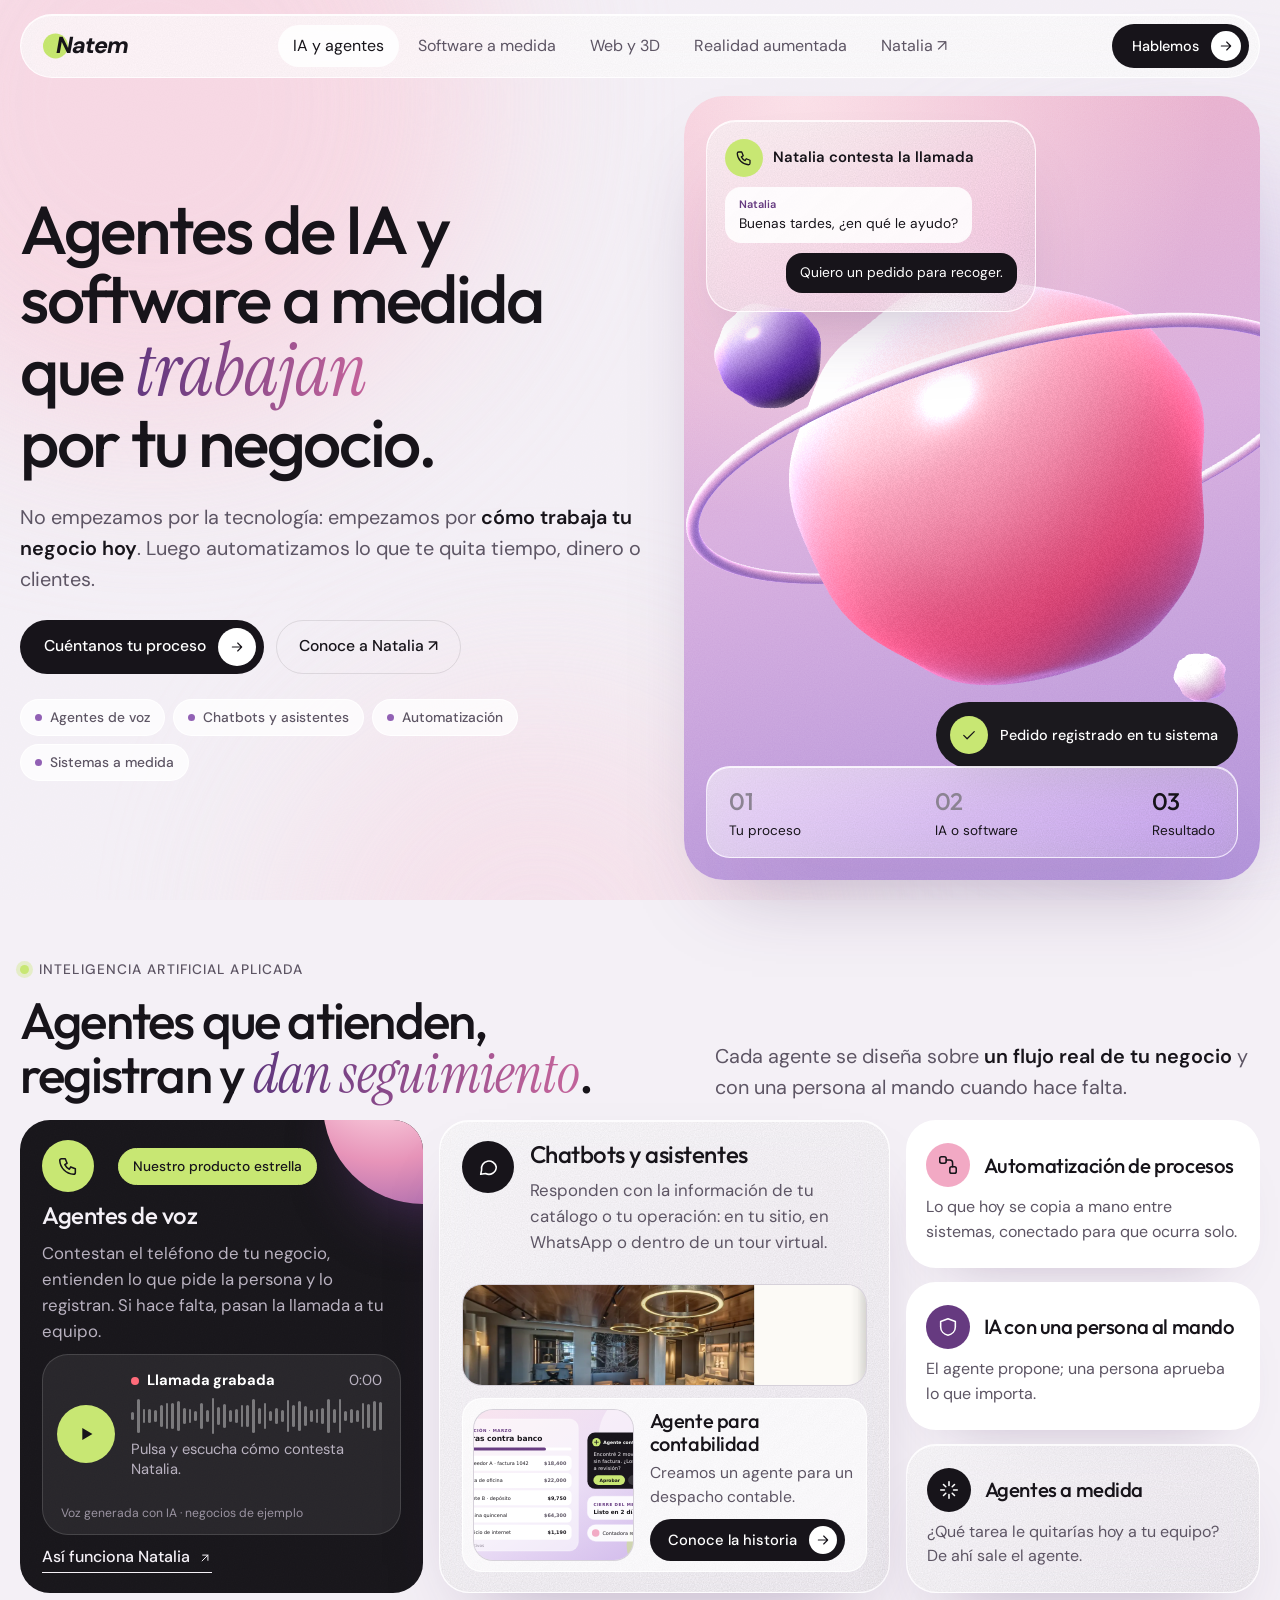
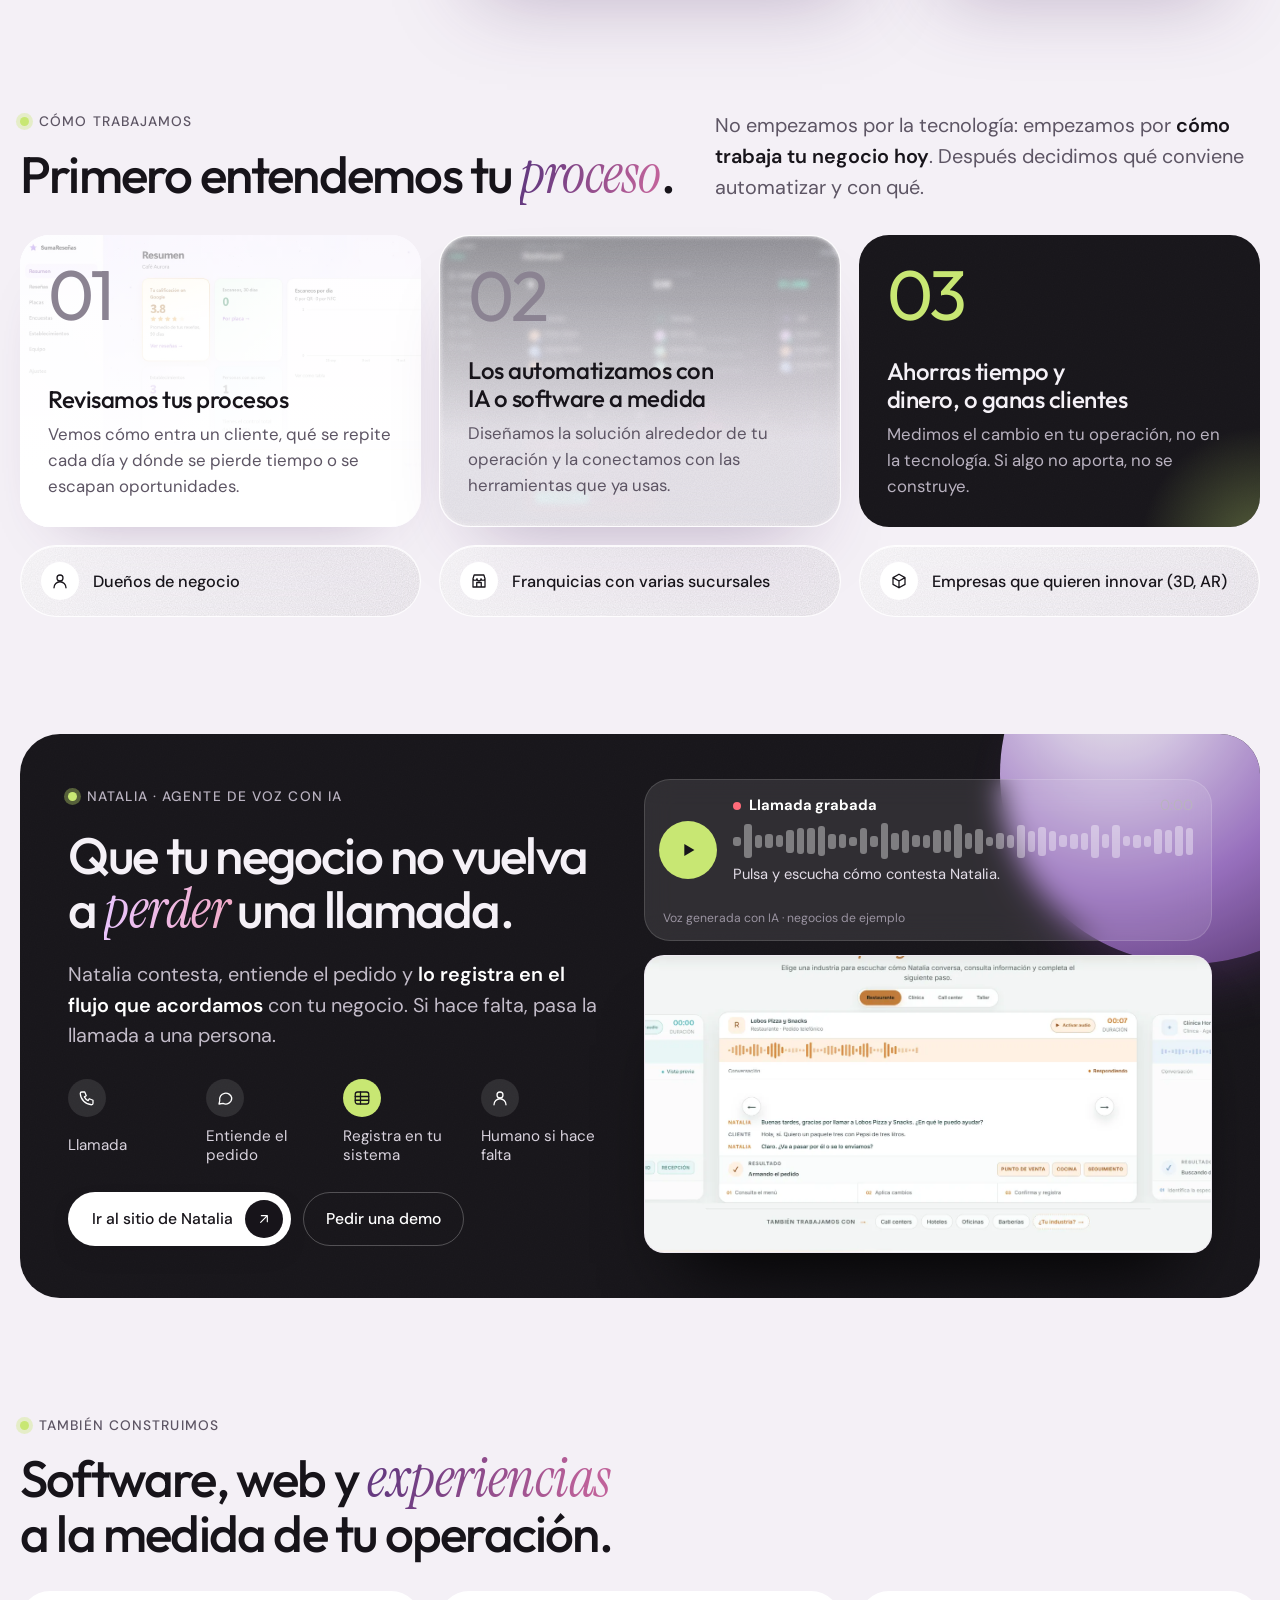
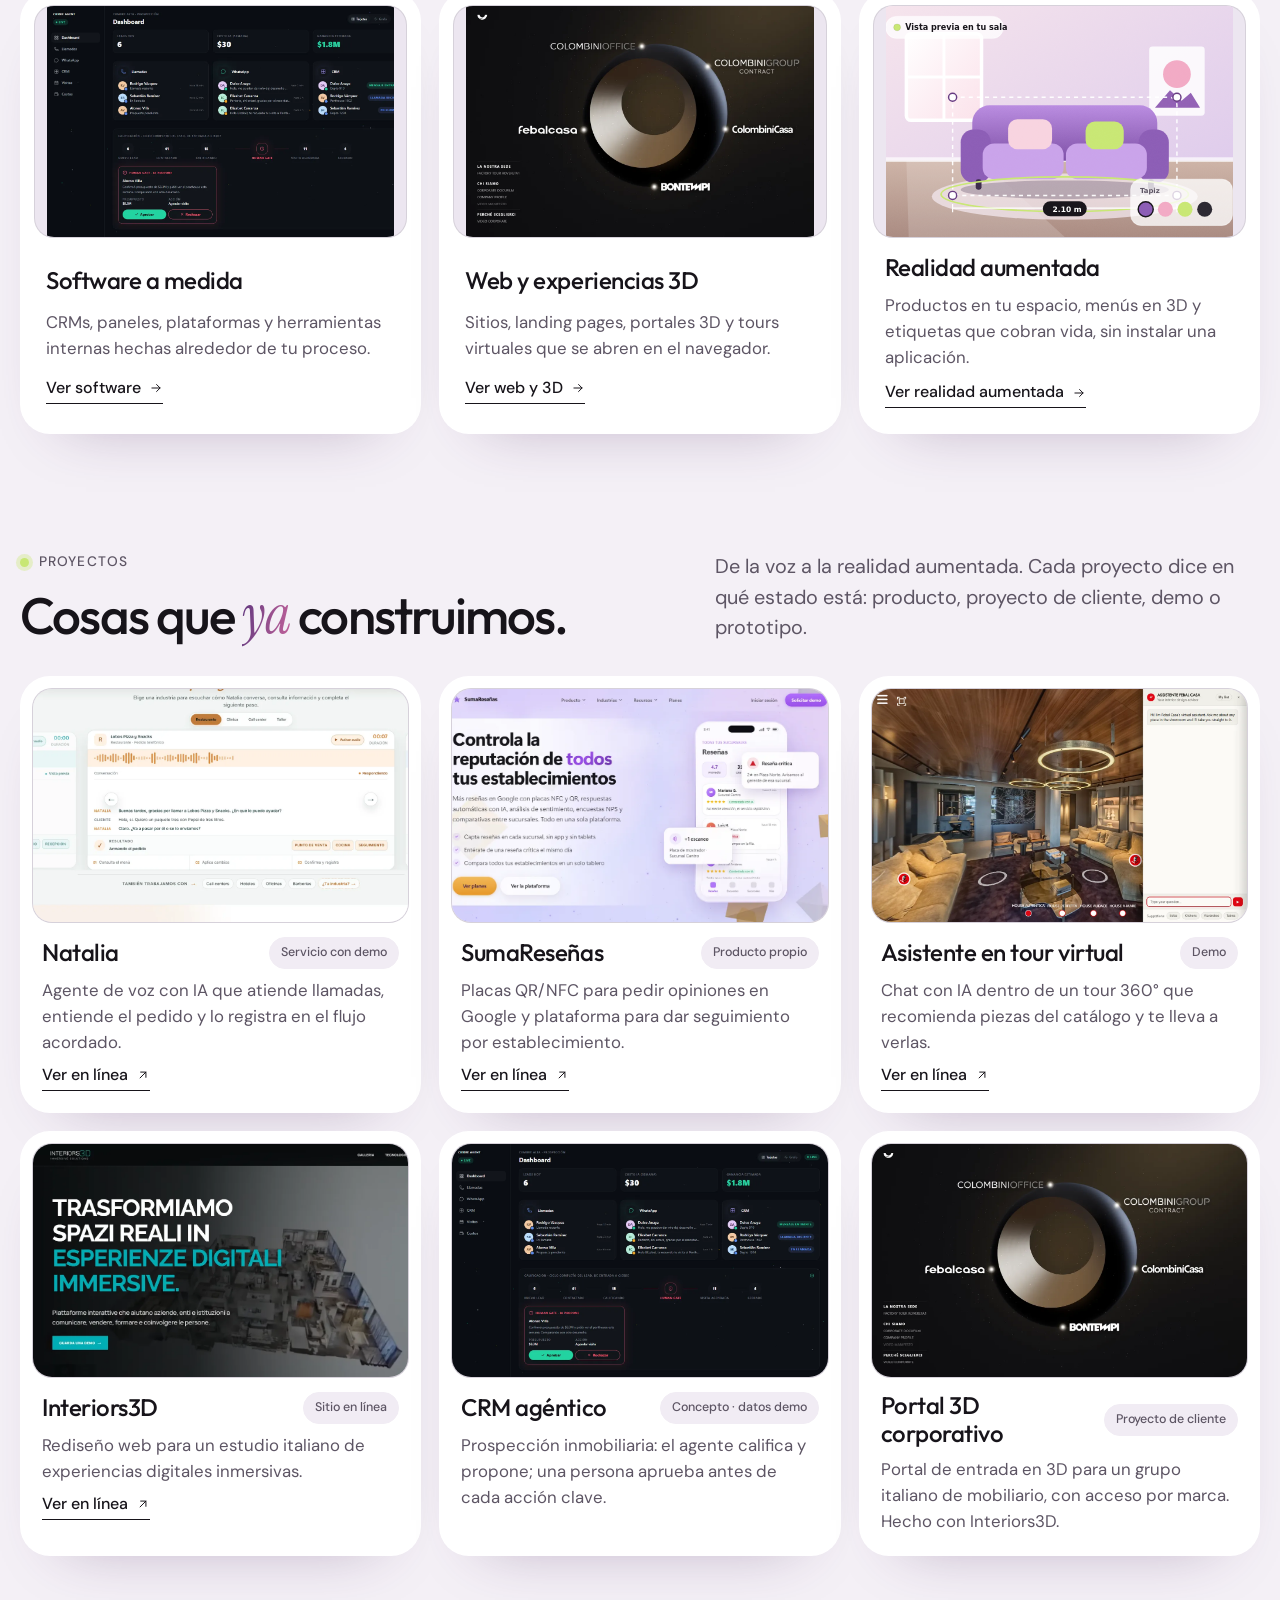
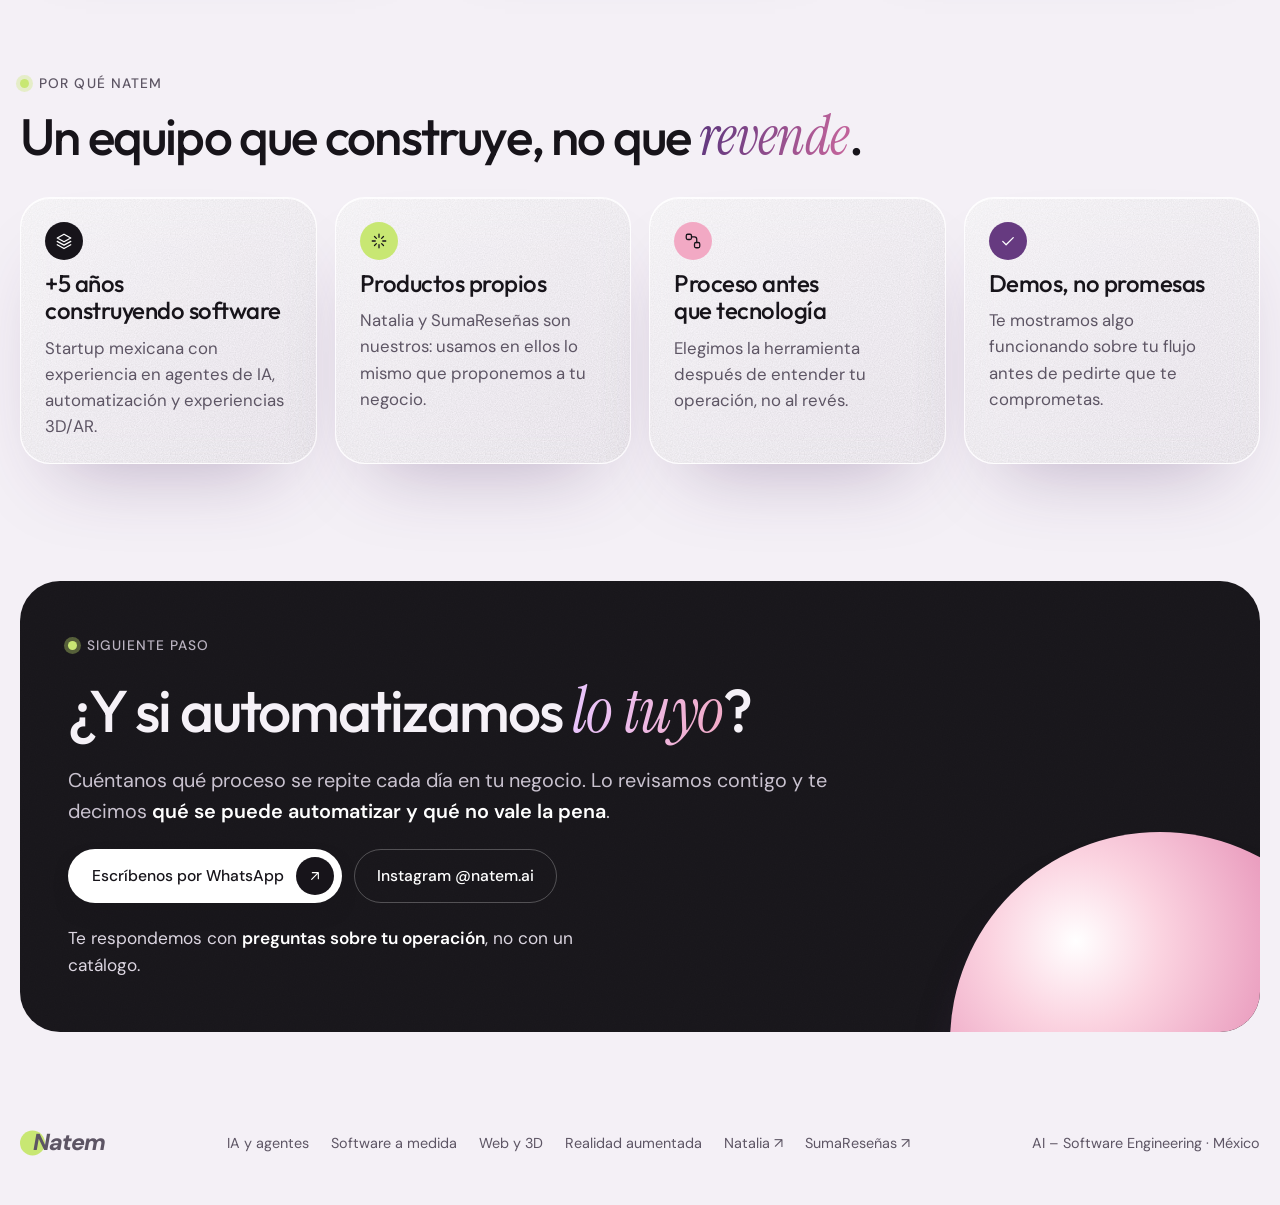
==== commit 9ca9e42f: "Ajuste a pantalla de laptop, llamadas grabadas de Natalia, ilustraciones y carruseles 3D Co-Authored" ====
--- a/index.html
+++ b/index.html
@@ -13,7 +13,8 @@
 <link rel="preconnect" href="https://fonts.googleapis.com">
 <link rel="preconnect" href="https://fonts.gstatic.com" crossorigin>
 <link href="https://fonts.googleapis.com/css2?family=DM+Sans:ital,opsz,wght@0,9..40,400;0,9..40,500;0,9..40,600;1,9..40,800&family=Instrument+Serif:ital@1&family=Outfit:wght@400;500&display=swap" rel="stylesheet">
-<link rel="stylesheet" href="assets/site.css">
+<link rel="stylesheet" href="assets/site.css?v=2">
+<link rel="stylesheet" href="assets/v2.css?v=2">
 </head>
 <body>
 <div class="backdrop" aria-hidden="true"><i></i><i></i><i></i></div>
@@ -39,14 +40,13 @@
 <section class="hero">
   <div class="wrap grid">
     <div class="copy">
-      <span class="eyebrow rv">Natem · AI – Software Engineering</span>
-      <h1 class="rv" style="--d:.05s">Agentes de IA y software a medida que <em>trabajan</em> por tu negocio.</h1>
-      <p class="lead rv" style="--d:.1s">No empezamos por la tecnología: empezamos por cómo trabaja tu negocio hoy. Luego automatizamos lo que te quita tiempo, dinero o clientes.</p>
-      <div class="cta-row rv" style="--d:.15s">
+      <h1 class="rv">Agentes de IA y software a medida que <em>trabajan</em> por tu negocio.</h1>
+      <p class="lead rv" style="--d:.06s">No empezamos por la tecnología: empezamos por <b>cómo trabaja tu negocio hoy</b>. Luego automatizamos lo que te quita tiempo, dinero o clientes.</p>
+      <div class="cta-row rv" style="--d:.12s">
         <a class="btn " href="#contacto">Cuéntanos tu proceso<i><svg viewBox="0 0 24 24" fill="none" stroke="currentColor" stroke-width="1.7" stroke-linecap="round" stroke-linejoin="round" aria-hidden="true"><path d="M5 12h14M13 6l6 6-6 6"/></svg></i></a>
         <a class="btn ghost" href="https://web-eta-nine-99.vercel.app" target="_blank" rel="noopener">Conoce a Natalia ↗</a>
       </div>
-      <div class="chips rv" style="--d:.2s">
+      <div class="chips rv" style="--d:.18s">
         <span class="pill dot">Agentes de voz</span><span class="pill dot">Chatbots y asistentes</span><span class="pill dot">Automatización</span><span class="pill dot">Sistemas a medida</span>
       </div>
     </div>
@@ -64,59 +64,80 @@
     </div>
   </div>
 </section>
+<section id="ia">
+  <div class="wrap">
+    <div class="head split rv">
+      <div class="head" style="margin:0"><span class="eyebrow">Inteligencia artificial aplicada</span><h2>Agentes que atienden, registran y <em>dan seguimiento</em>.</h2></div>
+      <p class="lead">Cada agente se diseña sobre <b>un flujo real de tu negocio</b> y con una persona al mando cuando hace falta.</p>
+    </div>
+    <div class="bento">
+      <article class="tile dark on-dark rv voice">
+        <span class="orb" style="width:200px;height:200px;right:-100px;top:-116px" aria-hidden="true"></span>
+        <div class="tile-top"><span class="ico lg lime"><svg viewBox="0 0 24 24" fill="none" stroke="currentColor" stroke-width="1.7" stroke-linecap="round" stroke-linejoin="round" aria-hidden="true"><path d="M5 4h4l2 5-2.5 1.5a11 11 0 0 0 5 5L15 13l5 2v4a2 2 0 0 1-2 2A16 16 0 0 1 3 6a2 2 0 0 1 2-2Z"/></svg></span><span class="pill lime">Nuestro producto estrella</span></div>
+        <h3>Agentes de voz</h3>
+        <p>Contestan el teléfono de tu negocio, entienden lo que pide la persona y lo registran. Si hace falta, pasan la llamada a tu equipo.</p>
+        <div class="rec " data-rec>
+          <button class="rec-play" type="button" aria-label="Reproducir una llamada de ejemplo atendida por Natalia"><span class="i-play"><svg viewBox="0 0 24 24" fill="none" stroke="currentColor" stroke-width="1.7" stroke-linecap="round" stroke-linejoin="round" aria-hidden="true"><path d="M8 5.500v13l11-6.500-11-6.500Z" fill="currentColor" stroke="none"/></svg></span><span class="i-pause"><svg viewBox="0 0 24 24" fill="none" stroke="currentColor" stroke-width="1.7" stroke-linecap="round" stroke-linejoin="round" aria-hidden="true"><path d="M8 5v14M16 5v14" stroke-width="3"/></svg></span></button>
+          <div class="rec-body">
+            <div class="rec-top"><span class="rec-dot" aria-hidden="true"></span><b data-rec-name>Llamada grabada</b><time data-rec-time>0:00</time></div>
+            <div class="rec-wave" aria-hidden="true"><i></i><i></i><i></i><i></i><i></i><i></i><i></i><i></i><i></i><i></i><i></i><i></i><i></i><i></i><i></i><i></i><i></i><i></i><i></i><i></i><i></i><i></i><i></i><i></i><i></i><i></i><i></i><i></i><i></i><i></i><i></i><i></i><i></i><i></i><i></i><i></i><i></i><i></i><i></i><i></i><i></i><i></i><i></i><i></i></div>
+            <p data-rec-text>Pulsa y escucha cómo contesta Natalia.</p>
+          </div>
+          <small class="rec-note">Voz generada con IA · negocios de ejemplo</small>
+        </div>
+        <div class="foot"><a class="more" href="https://web-eta-nine-99.vercel.app" target="_blank" rel="noopener">Así funciona Natalia<svg viewBox="0 0 24 24" fill="none" stroke="currentColor" stroke-width="1.7" stroke-linecap="round" stroke-linejoin="round" aria-hidden="true"><path d="M7 17 17 7M8 7h9v9"/></svg></a></div>
+      </article>
+      <article class="tile glass rv duo" style="--d:.08s">
+        <div class="tile-head"><span class="ico lg ink"><svg viewBox="0 0 24 24" fill="none" stroke="currentColor" stroke-width="1.7" stroke-linecap="round" stroke-linejoin="round" aria-hidden="true"><path d="M21 12a8 8 0 0 1-11.6 7.1L4 20l1-4.6A8 8 0 1 1 21 12Z"/></svg></span><div><h3>Chatbots y asistentes</h3>
+        <p>Responden con la información de tu catálogo o tu operación: en tu sitio, en WhatsApp o dentro de un tour virtual.</p></div></div>
+        <div class="halves">
+          <div class="shot wide"><img src="img/febal.webp" alt="Asistente con IA dentro de un tour virtual de mobiliario" loading="lazy" decoding="async"></div>
+          <div class="case">
+            <div class="shot "><img src="img/scene-contabilidad.svg" alt="Ilustración de un agente que concilia facturas para un despacho contable" loading="lazy" decoding="async"></div>
+            <div>
+              <h4>Agente para contabilidad</h4>
+              <p>Creamos un agente para un despacho contable.</p>
+              <button class="btn sm" type="button" title="Próximamente">Conoce la historia<i><svg viewBox="0 0 24 24" fill="none" stroke="currentColor" stroke-width="1.7" stroke-linecap="round" stroke-linejoin="round" aria-hidden="true"><path d="M5 12h14M13 6l6 6-6 6"/></svg></i></button>
+            </div>
+          </div>
+        </div>
+      </article>
+      <div class="stack">
+        <article class="tile mini card rv t-flow">
+          <span class="ico lg pink"><svg viewBox="0 0 24 24" fill="none" stroke="currentColor" stroke-width="1.7" stroke-linecap="round" stroke-linejoin="round" aria-hidden="true"><rect x="3" y="3" width="7" height="7" rx="2"/><rect x="14" y="14" width="7" height="7" rx="2"/><path d="M10 6.500h4a3 3 0 0 1 3 3V14"/></svg></span>
+          <h3>Automatización de procesos</h3>
+          <p>Lo que hoy se copia a mano entre sistemas, conectado para que ocurra solo.</p>
+        </article>
+        <article class="tile mini card rv t-shield" style="--d:.08s">
+          <span class="ico lg violet"><svg viewBox="0 0 24 24" fill="none" stroke="currentColor" stroke-width="1.7" stroke-linecap="round" stroke-linejoin="round" aria-hidden="true"><path d="M12 3 4 6v6c0 4.500 3.400 8 8 9 4.600-1 8-4.500 8-9V6l-8-3Z"/></svg></span>
+          <h3>IA con una persona al mando</h3>
+          <p>El agente propone; una persona aprueba lo que importa.</p>
+        </article>
+        <article class="tile mini glass rv t-spark" style="--d:.16s">
+          <span class="ico lg ink"><svg viewBox="0 0 24 24" fill="none" stroke="currentColor" stroke-width="1.7" stroke-linecap="round" stroke-linejoin="round" aria-hidden="true"><path d="M12 3v4m0 10v4M3 12h4m10 0h4M6 6l2.500 2.500m7 7L18 18M18 6l-2.500 2.500m-7 7L6 18"/></svg></span>
+          <h3>Agentes a medida</h3>
+          <p>¿Qué tarea le quitarías hoy a tu equipo? De ahí sale el agente.</p>
+        </article>
+      </div>
+    </div>
+  </div>
+</section>
 
 <section id="proceso">
   <div class="wrap">
     <div class="head split rv">
       <div class="head" style="margin:0"><span class="eyebrow">Cómo trabajamos</span><h2>Primero entendemos tu <em>proceso</em>.</h2></div>
-      <p class="lead">No empezamos por la tecnología: empezamos por cómo trabaja tu negocio hoy. Después decidimos qué conviene automatizar y con qué.</p>
+      <p class="lead">No empezamos por la tecnología: empezamos por <b>cómo trabaja tu negocio hoy</b>. Después decidimos qué conviene automatizar y con qué.</p>
     </div>
     <div class="process">
-      <article class="step card rv"><span class="n">01</span><div><h3>Revisamos tus procesos</h3><p>Vemos cómo entra un cliente, qué se repite cada día y dónde se pierde tiempo o se escapan oportunidades.</p></div></article>
-      <article class="step glass rv" style="--d:.08s"><span class="n">02</span><div><h3>Los automatizamos con IA o software a medida</h3><p>Diseñamos la solución alrededor de tu operación y la conectamos con las herramientas que ya usas.</p></div></article>
+      <article class="step card rv"><span class="bgimg" style="background-image:url(img/suma-resumen.webp)" aria-hidden="true"></span><span class="n">01</span><div><h3>Revisamos tus procesos</h3><p>Vemos cómo entra un cliente, qué se repite cada día y dónde se pierde tiempo o se escapan oportunidades.</p></div></article>
+      <article class="step glass rv" style="--d:.08s"><span class="bgimg" style="background-image:url(img/crm.webp)" aria-hidden="true"></span><span class="n">02</span><div><h3>Los automatizamos con IA o software a medida</h3><p>Diseñamos la solución alrededor de tu operación y la conectamos con las herramientas que ya usas.</p></div></article>
       <article class="step dark rv" style="--d:.16s"><span class="n">03</span><div><h3>Ahorras tiempo y dinero, o ganas clientes</h3><p>Medimos el cambio en tu operación, no en la tecnología. Si algo no aporta, no se construye.</p></div></article>
     </div>
     <div class="aud">
       <div class="glass rv"><span class="ico"><svg viewBox="0 0 24 24" fill="none" stroke="currentColor" stroke-width="1.7" stroke-linecap="round" stroke-linejoin="round" aria-hidden="true"><circle cx="12" cy="8" r="4"/><path d="M4 21a8 8 0 0 1 16 0"/></svg></span>Dueños de negocio</div>
       <div class="glass rv" style="--d:.08s"><span class="ico"><svg viewBox="0 0 24 24" fill="none" stroke="currentColor" stroke-width="1.7" stroke-linecap="round" stroke-linejoin="round" aria-hidden="true"><path d="M4 9 5.500 4h13L20 9M4 9v11h16V9M4 9a2.700 2.700 0 0 0 5.300 0a2.700 2.700 0 0 0 5.400 0A2.700 2.700 0 0 0 20 9M9 20v-6h6v6"/></svg></span>Franquicias con varias sucursales</div>
       <div class="glass rv" style="--d:.16s"><span class="ico"><svg viewBox="0 0 24 24" fill="none" stroke="currentColor" stroke-width="1.7" stroke-linecap="round" stroke-linejoin="round" aria-hidden="true"><path d="m12 3 8 4.5v9L12 21l-8-4.5v-9L12 3Zm0 9 8-4.5M12 12v9m0-9L4 7.500"/></svg></span>Empresas que quieren innovar (3D, AR)</div>
-    </div>
-  </div>
-</section>
-<section id="ia">
-  <div class="wrap">
-    <div class="head rv"><span class="eyebrow">Inteligencia artificial aplicada</span><h2>Agentes que atienden, registran y <em>dan seguimiento</em>.</h2>
-      <p class="lead">Cada agente se diseña sobre un flujo real de tu negocio y con una persona al mando cuando hace falta.</p></div>
-    <div class="bento">
-      <article class="tile dark on-dark s3 rv">
-        <span class="orb" style="width:230px;height:230px;right:-70px;top:-80px" aria-hidden="true"></span>
-        <span class="ico lg lime"><svg viewBox="0 0 24 24" fill="none" stroke="currentColor" stroke-width="1.7" stroke-linecap="round" stroke-linejoin="round" aria-hidden="true"><path d="M5 4h4l2 5-2.5 1.5a11 11 0 0 0 5 5L15 13l5 2v4a2 2 0 0 1-2 2A16 16 0 0 1 3 6a2 2 0 0 1 2-2Z"/></svg></span>
-        <h3>Agentes de voz</h3>
-        <p>Contestan el teléfono de tu negocio, entienden lo que pide la persona y lo registran. Si hace falta, pasan la llamada a alguien de tu equipo.</p>
-        <div class="foot"><a class="more" href="https://web-eta-nine-99.vercel.app" target="_blank" rel="noopener">Así funciona Natalia<svg viewBox="0 0 24 24" fill="none" stroke="currentColor" stroke-width="1.7" stroke-linecap="round" stroke-linejoin="round" aria-hidden="true"><path d="M7 17 17 7M8 7h9v9"/></svg></a><span class="pill lime">Nuestro producto estrella</span></div>
-      </article>
-      <article class="tile glass s3 rv" style="--d:.08s">
-        <span class="ico lg ink"><svg viewBox="0 0 24 24" fill="none" stroke="currentColor" stroke-width="1.7" stroke-linecap="round" stroke-linejoin="round" aria-hidden="true"><path d="M21 12a8 8 0 0 1-11.6 7.1L4 20l1-4.6A8 8 0 1 1 21 12Z"/></svg></span>
-        <h3>Chatbots y asistentes</h3>
-        <p>Asistentes que responden con la información de tu catálogo o tu operación: en tu sitio, en WhatsApp o dentro de un tour virtual.</p>
-        <div class="shot"><img src="img/febal.webp" alt="Asistente con IA dentro de un tour virtual de mobiliario" loading="lazy" decoding="async"></div>
-      </article>
-      <article class="tile card s2 rv">
-        <span class="ico lg ink"><svg viewBox="0 0 24 24" fill="none" stroke="currentColor" stroke-width="1.7" stroke-linecap="round" stroke-linejoin="round" aria-hidden="true"><rect x="3" y="3" width="7" height="7" rx="2"/><rect x="14" y="14" width="7" height="7" rx="2"/><path d="M10 6.500h4a3 3 0 0 1 3 3V14"/></svg></span>
-        <h3>Automatización de procesos</h3>
-        <p>Lo que hoy se copia a mano entre mensajes, hojas de cálculo y sistemas, conectado para que ocurra solo.</p>
-      </article>
-      <article class="tile card s2 rv" style="--d:.08s">
-        <span class="ico lg ink"><svg viewBox="0 0 24 24" fill="none" stroke="currentColor" stroke-width="1.7" stroke-linecap="round" stroke-linejoin="round" aria-hidden="true"><path d="M12 3 4 6v6c0 4.500 3.400 8 8 9 4.600-1 8-4.500 8-9V6l-8-3Z"/></svg></span>
-        <h3>IA con una persona al mando</h3>
-        <p>El agente propone y una persona aprueba las acciones que importan. Así trabajan nuestro CRM agéntico y las respuestas de SumaReseñas.</p>
-      </article>
-      <article class="tile glass s2 rv" style="--d:.16s">
-        <span class="orb pearl" style="width:150px;height:150px;right:-40px;bottom:-50px" aria-hidden="true"></span>
-        <span class="ico lg ink"><svg viewBox="0 0 24 24" fill="none" stroke="currentColor" stroke-width="1.7" stroke-linecap="round" stroke-linejoin="round" aria-hidden="true"><path d="M12 3v4m0 10v4M3 12h4m10 0h4M6 6l2.500 2.500m7 7L18 18M18 6l-2.500 2.500m-7 7L6 18"/></svg></span>
-        <h3>Agentes a medida</h3>
-        <p>¿Qué tarea le quitarías hoy a tu equipo? Partimos de esa respuesta para diseñar el agente.</p>
-      </article>
     </div>
   </div>
 </section>
@@ -127,7 +148,7 @@
       <div class="copy">
         <span class="eyebrow" style="color:#b9b2c0">Natalia · agente de voz con IA</span>
         <h2>Que tu negocio no vuelva a <em>perder</em> una llamada.</h2>
-        <p class="lead">Natalia contesta, entiende el pedido y lo registra en el flujo que acordamos con tu negocio. Si hace falta, pasa la llamada a una persona.</p>
+        <p class="lead">Natalia contesta, entiende el pedido y <b>lo registra en el flujo que acordamos</b> con tu negocio. Si hace falta, pasa la llamada a una persona.</p>
         <div class="flow">
           <div><span class="ico"><svg viewBox="0 0 24 24" fill="none" stroke="currentColor" stroke-width="1.7" stroke-linecap="round" stroke-linejoin="round" aria-hidden="true"><path d="M5 4h4l2 5-2.5 1.5a11 11 0 0 0 5 5L15 13l5 2v4a2 2 0 0 1-2 2A16 16 0 0 1 3 6a2 2 0 0 1 2-2Z"/></svg></span>Llamada</div>
           <div><span class="ico"><svg viewBox="0 0 24 24" fill="none" stroke="currentColor" stroke-width="1.7" stroke-linecap="round" stroke-linejoin="round" aria-hidden="true"><path d="M21 12a8 8 0 0 1-11.6 7.1L4 20l1-4.6A8 8 0 1 1 21 12Z"/></svg></span>Entiende el pedido</div>
@@ -139,7 +160,18 @@
           <a class="btn ghost" href="https://wa.me/525656956537?text=Hola%20Natem%2C%20quiero%20una%20demo%20de%20Natalia%20para%20mi%20negocio." target="_blank" rel="noopener">Pedir una demo</a>
         </div>
       </div>
-      <a href="https://web-eta-nine-99.vercel.app" target="_blank" rel="noopener" aria-label="Abrir el sitio de Natalia"><div class="shot"><img src="img/natalia-llamada.webp" alt="Demo de una llamada atendida por Natalia" loading="lazy" decoding="async"></div></a>
+      <div class="nat-side">
+        <div class="rec light" data-rec>
+          <button class="rec-play" type="button" aria-label="Reproducir una llamada de ejemplo atendida por Natalia"><span class="i-play"><svg viewBox="0 0 24 24" fill="none" stroke="currentColor" stroke-width="1.7" stroke-linecap="round" stroke-linejoin="round" aria-hidden="true"><path d="M8 5.500v13l11-6.500-11-6.500Z" fill="currentColor" stroke="none"/></svg></span><span class="i-pause"><svg viewBox="0 0 24 24" fill="none" stroke="currentColor" stroke-width="1.7" stroke-linecap="round" stroke-linejoin="round" aria-hidden="true"><path d="M8 5v14M16 5v14" stroke-width="3"/></svg></span></button>
+          <div class="rec-body">
+            <div class="rec-top"><span class="rec-dot" aria-hidden="true"></span><b data-rec-name>Llamada grabada</b><time data-rec-time>0:00</time></div>
+            <div class="rec-wave" aria-hidden="true"><i></i><i></i><i></i><i></i><i></i><i></i><i></i><i></i><i></i><i></i><i></i><i></i><i></i><i></i><i></i><i></i><i></i><i></i><i></i><i></i><i></i><i></i><i></i><i></i><i></i><i></i><i></i><i></i><i></i><i></i><i></i><i></i><i></i><i></i><i></i><i></i><i></i><i></i><i></i><i></i><i></i><i></i><i></i><i></i></div>
+            <p data-rec-text>Pulsa y escucha cómo contesta Natalia.</p>
+          </div>
+          <small class="rec-note">Voz generada con IA · negocios de ejemplo</small>
+        </div>
+        <a href="https://web-eta-nine-99.vercel.app" target="_blank" rel="noopener" aria-label="Abrir el sitio de Natalia"><div class="shot "><img src="img/natalia-llamada.webp" alt="Demo de una llamada atendida por Natalia" loading="lazy" decoding="async"></div></a>
+      </div>
     </div>
   </div>
 </section>
@@ -147,9 +179,9 @@
   <div class="wrap">
     <div class="head rv"><span class="eyebrow">También construimos</span><h2>Software, web y <em>experiencias</em> a la medida de tu operación.</h2></div>
     <div class="areas">
-      <a class="area card rv" href="software.html"><div class="shot"><img src="img/crm.webp" alt="Panel de un CRM agéntico con datos de demostración" loading="lazy" decoding="async"></div><div><h3>Software a medida</h3><p>CRMs, paneles, plataformas y herramientas internas hechas alrededor de tu proceso.</p><span class="more">Ver software<svg viewBox="0 0 24 24" fill="none" stroke="currentColor" stroke-width="1.7" stroke-linecap="round" stroke-linejoin="round" aria-hidden="true"><path d="M5 12h14M13 6l6 6-6 6"/></svg></span></div></a>
-      <a class="area card rv" style="--d:.08s" href="web-3d.html"><div class="shot"><img src="img/colombini.webp" alt="Portal 3D de entrada con accesos por marca" loading="lazy" decoding="async"></div><div><h3>Web y experiencias 3D</h3><p>Sitios, landing pages, portales 3D y tours virtuales que se abren en el navegador.</p><span class="more">Ver web y 3D<svg viewBox="0 0 24 24" fill="none" stroke="currentColor" stroke-width="1.7" stroke-linecap="round" stroke-linejoin="round" aria-hidden="true"><path d="M5 12h14M13 6l6 6-6 6"/></svg></span></div></a>
-      <a class="area card rv" style="--d:.16s" href="realidad-aumentada.html"><div class="shot"><img src="img/hospital.webp" alt="Flechas de realidad aumentada sobre el pasillo de un hospital" loading="lazy" decoding="async"></div><div><h3>Realidad aumentada</h3><p>Guías en interiores, menús y productos en AR, sin instalar una aplicación.</p><span class="more">Ver realidad aumentada<svg viewBox="0 0 24 24" fill="none" stroke="currentColor" stroke-width="1.7" stroke-linecap="round" stroke-linejoin="round" aria-hidden="true"><path d="M5 12h14M13 6l6 6-6 6"/></svg></span></div></a>
+      <a class="area card rv" href="software.html"><div class="shot "><img src="img/crm.webp" alt="Panel de un CRM agéntico con datos de demostración" loading="lazy" decoding="async"></div><div><h3>Software a medida</h3><p>CRMs, paneles, plataformas y herramientas internas hechas alrededor de tu proceso.</p><span class="more">Ver software<svg viewBox="0 0 24 24" fill="none" stroke="currentColor" stroke-width="1.7" stroke-linecap="round" stroke-linejoin="round" aria-hidden="true"><path d="M5 12h14M13 6l6 6-6 6"/></svg></span></div></a>
+      <a class="area card rv" style="--d:.08s" href="web-3d.html"><div class="shot "><img src="img/colombini.webp" alt="Portal 3D de entrada con accesos por marca" loading="lazy" decoding="async"></div><div><h3>Web y experiencias 3D</h3><p>Sitios, landing pages, portales 3D y tours virtuales que se abren en el navegador.</p><span class="more">Ver web y 3D<svg viewBox="0 0 24 24" fill="none" stroke="currentColor" stroke-width="1.7" stroke-linecap="round" stroke-linejoin="round" aria-hidden="true"><path d="M5 12h14M13 6l6 6-6 6"/></svg></span></div></a>
+      <a class="area card rv" style="--d:.16s" href="realidad-aumentada.html"><div class="shot "><img src="img/scene-sofa.svg" alt="Ilustración: un sofá colocado en una sala con realidad aumentada" loading="lazy" decoding="async"></div><div><h3>Realidad aumentada</h3><p>Productos en tu espacio, menús en 3D y etiquetas que cobran vida, sin instalar una aplicación.</p><span class="more">Ver realidad aumentada<svg viewBox="0 0 24 24" fill="none" stroke="currentColor" stroke-width="1.7" stroke-linecap="round" stroke-linejoin="round" aria-hidden="true"><path d="M5 12h14M13 6l6 6-6 6"/></svg></span></div></a>
     </div>
   </div>
 </section>
@@ -161,7 +193,7 @@
     </div>
     <div class="projects">
       <article class="proj card rv" style="--d:0s">
-        <div class="shot"><img src="img/natalia-llamada.webp" alt="Demo de una llamada atendida por Natalia" loading="lazy" decoding="async"></div>
+        <div class="shot "><img src="img/natalia-llamada.webp" alt="Demo de una llamada atendida por Natalia" loading="lazy" decoding="async"></div>
         <div class="meta">
           <div class="top"><h3>Natalia</h3><span class="pill">Servicio con demo</span></div>
           <p>Agente de voz con IA que atiende llamadas, entiende el pedido y lo registra en el flujo acordado.</p>
@@ -169,7 +201,7 @@
         </div>
       </article>
       <article class="proj card rv" style="--d:0.08s">
-        <div class="shot"><img src="img/suma-landing.webp" alt="Sitio de SumaReseñas" loading="lazy" decoding="async"></div>
+        <div class="shot pos-center"><img src="img/suma-landing.webp" alt="Sitio de SumaReseñas" loading="lazy" decoding="async"></div>
         <div class="meta">
           <div class="top"><h3>SumaReseñas</h3><span class="pill">Producto propio</span></div>
           <p>Placas QR/NFC para pedir opiniones en Google y plataforma para dar seguimiento por establecimiento.</p>
@@ -177,7 +209,7 @@
         </div>
       </article>
       <article class="proj card rv" style="--d:0.16s">
-        <div class="shot"><img src="img/febal.webp" alt="Asistente con IA dentro de un tour virtual de mobiliario" loading="lazy" decoding="async"></div>
+        <div class="shot "><img src="img/febal.webp" alt="Asistente con IA dentro de un tour virtual de mobiliario" loading="lazy" decoding="async"></div>
         <div class="meta">
           <div class="top"><h3>Asistente en tour virtual</h3><span class="pill">Demo</span></div>
           <p>Chat con IA dentro de un tour 360° que recomienda piezas del catálogo y te lleva a verlas.</p>
@@ -185,7 +217,7 @@
         </div>
       </article>
       <article class="proj card rv" style="--d:0s">
-        <div class="shot"><img src="img/interiors.webp" alt="Sitio web de Interiors3D" loading="lazy" decoding="async"></div>
+        <div class="shot "><img src="img/interiors.webp" alt="Sitio web de Interiors3D" loading="lazy" decoding="async"></div>
         <div class="meta">
           <div class="top"><h3>Interiors3D</h3><span class="pill">Sitio en línea</span></div>
           <p>Rediseño web para un estudio italiano de experiencias digitales inmersivas.</p>
@@ -193,7 +225,7 @@
         </div>
       </article>
       <article class="proj card rv" style="--d:0.08s">
-        <div class="shot"><img src="img/crm.webp" alt="Panel de un CRM agéntico con datos de demostración" loading="lazy" decoding="async"></div>
+        <div class="shot "><img src="img/crm.webp" alt="Panel de un CRM agéntico con datos de demostración" loading="lazy" decoding="async"></div>
         <div class="meta">
           <div class="top"><h3>CRM agéntico</h3><span class="pill">Concepto · datos demo</span></div>
           <p>Prospección inmobiliaria: el agente califica y propone; una persona aprueba antes de cada acción clave.</p>
@@ -201,7 +233,7 @@
         </div>
       </article>
       <article class="proj card rv" style="--d:0.16s">
-        <div class="shot"><img src="img/colombini.webp" alt="Portal 3D de entrada con accesos por marca" loading="lazy" decoding="async"></div>
+        <div class="shot "><img src="img/colombini.webp" alt="Portal 3D de entrada con accesos por marca" loading="lazy" decoding="async"></div>
         <div class="meta">
           <div class="top"><h3>Portal 3D corporativo</h3><span class="pill">Proyecto de cliente</span></div>
           <p>Portal de entrada en 3D para un grupo italiano de mobiliario, con acceso por marca. Hecho con Interiors3D.</p>
@@ -216,9 +248,9 @@
     <div class="head rv"><span class="eyebrow">Por qué Natem</span><h2>Un equipo que construye, no que <em>revende</em>.</h2></div>
     <div class="why">
       <div class="glass rv"><span class="ico ink"><svg viewBox="0 0 24 24" fill="none" stroke="currentColor" stroke-width="1.7" stroke-linecap="round" stroke-linejoin="round" aria-hidden="true"><path d="m12 3 9 5-9 5-9-5 9-5Zm-9 9.500 9 5 9-5M3 17l9 5 9-5"/></svg></span><h3>+5 años construyendo software</h3><p>Startup mexicana con experiencia en agentes de IA, automatización y experiencias 3D/AR.</p></div>
-      <div class="glass rv" style="--d:.06s"><span class="ico ink"><svg viewBox="0 0 24 24" fill="none" stroke="currentColor" stroke-width="1.7" stroke-linecap="round" stroke-linejoin="round" aria-hidden="true"><path d="M12 3v4m0 10v4M3 12h4m10 0h4M6 6l2.500 2.500m7 7L18 18M18 6l-2.500 2.500m-7 7L6 18"/></svg></span><h3>Productos propios</h3><p>Natalia y SumaReseñas son nuestros: usamos en ellos lo mismo que proponemos a tu negocio.</p></div>
-      <div class="glass rv" style="--d:.12s"><span class="ico ink"><svg viewBox="0 0 24 24" fill="none" stroke="currentColor" stroke-width="1.7" stroke-linecap="round" stroke-linejoin="round" aria-hidden="true"><rect x="3" y="3" width="7" height="7" rx="2"/><rect x="14" y="14" width="7" height="7" rx="2"/><path d="M10 6.500h4a3 3 0 0 1 3 3V14"/></svg></span><h3>Proceso antes que tecnología</h3><p>Elegimos la herramienta después de entender tu operación, no al revés.</p></div>
-      <div class="glass rv" style="--d:.18s"><span class="ico ink"><svg viewBox="0 0 24 24" fill="none" stroke="currentColor" stroke-width="1.7" stroke-linecap="round" stroke-linejoin="round" aria-hidden="true"><path d="m5 12.500 4.500 4.500L19 7.500"/></svg></span><h3>Demos, no promesas</h3><p>Te mostramos algo funcionando sobre tu flujo antes de pedirte que te comprometas.</p></div>
+      <div class="glass rv" style="--d:.06s"><span class="ico lime"><svg viewBox="0 0 24 24" fill="none" stroke="currentColor" stroke-width="1.7" stroke-linecap="round" stroke-linejoin="round" aria-hidden="true"><path d="M12 3v4m0 10v4M3 12h4m10 0h4M6 6l2.500 2.500m7 7L18 18M18 6l-2.500 2.500m-7 7L6 18"/></svg></span><h3>Productos propios</h3><p>Natalia y SumaReseñas son nuestros: usamos en ellos lo mismo que proponemos a tu negocio.</p></div>
+      <div class="glass rv" style="--d:.12s"><span class="ico pink"><svg viewBox="0 0 24 24" fill="none" stroke="currentColor" stroke-width="1.7" stroke-linecap="round" stroke-linejoin="round" aria-hidden="true"><rect x="3" y="3" width="7" height="7" rx="2"/><rect x="14" y="14" width="7" height="7" rx="2"/><path d="M10 6.500h4a3 3 0 0 1 3 3V14"/></svg></span><h3>Proceso antes que tecnología</h3><p>Elegimos la herramienta después de entender tu operación, no al revés.</p></div>
+      <div class="glass rv" style="--d:.18s"><span class="ico violet"><svg viewBox="0 0 24 24" fill="none" stroke="currentColor" stroke-width="1.7" stroke-linecap="round" stroke-linejoin="round" aria-hidden="true"><path d="m5 12.500 4.500 4.500L19 7.500"/></svg></span><h3>Demos, no promesas</h3><p>Te mostramos algo funcionando sobre tu flujo antes de pedirte que te comprometas.</p></div>
     </div>
   </div>
 </section>
@@ -230,13 +262,14 @@
       <div class="copy">
         <span class="eyebrow" style="color:#b9b2c0">Siguiente paso</span>
         <h2>¿Y si automatizamos <em>lo tuyo</em>?</h2>
-        <p class="lead" style="color:#c3bcc9">Cuéntanos qué proceso se repite cada día en tu negocio. Lo revisamos contigo y te decimos qué se puede automatizar y qué no vale la pena.</p>
-      </div>
-      <div class="side">
-        <a class="btn light" href="https://wa.me/525656956537?text=Hola%20Natem%2C%20quiero%20revisar%20un%20proceso%20de%20mi%20negocio%20para%20ver%20qu%C3%A9%20se%20puede%20automatizar." target="_blank" rel="noopener">Escríbenos por WhatsApp<i><svg viewBox="0 0 24 24" fill="none" stroke="currentColor" stroke-width="1.7" stroke-linecap="round" stroke-linejoin="round" aria-hidden="true"><path d="M7 17 17 7M8 7h9v9"/></svg></i></a>
-        <a class="btn ghost" href="https://www.instagram.com/natem.ai/" target="_blank" rel="noopener">Instagram @natem.ai</a>
-        <p class="mute" style="font-size:.86rem;margin-top:6px">Te respondemos con preguntas sobre tu operación, no con un catálogo.</p>
-      </div>
+        <p class="lead">Cuéntanos qué proceso se repite cada día en tu negocio. Lo revisamos contigo y te decimos <b>qué se puede automatizar y qué no vale la pena</b>.</p>
+        <div class="cta-row">
+          <a class="btn light" href="https://wa.me/525656956537?text=Hola%20Natem%2C%20quiero%20revisar%20un%20proceso%20de%20mi%20negocio%20para%20ver%20qu%C3%A9%20se%20puede%20automatizar." target="_blank" rel="noopener">Escríbenos por WhatsApp<i><svg viewBox="0 0 24 24" fill="none" stroke="currentColor" stroke-width="1.7" stroke-linecap="round" stroke-linejoin="round" aria-hidden="true"><path d="M7 17 17 7M8 7h9v9"/></svg></i></a>
+          <a class="btn ghost" href="https://www.instagram.com/natem.ai/" target="_blank" rel="noopener">Instagram @natem.ai</a>
+        </div>
+        <p class="note">Te respondemos con <b>preguntas sobre tu operación</b>, no con un catálogo.</p>
+      </div>
+      
     </div>
   </div>
 </section>
@@ -253,7 +286,8 @@
     <span>AI – Software Engineering · México</span>
   </div>
 </footer>
-<script type="module" src="assets/site.js"></script>
+<script type="module" src="assets/site.js?v=2"></script>
 <script type="module" src="assets/orb.js"></script>
+<script type="module" src="assets/rec.js?v=2"></script>
 </body>
 </html>
--- a/assets/v2.css
+++ b/assets/v2.css
@@ -0,0 +1,190 @@
+/* Natem · capa v2: ajuste a pantalla de laptop, texto más grande, onda de voz, carrusel 3D, hovers.
+   Se carga después de site.css. */
+body { font-size: 18px; }
+section { padding: clamp(36px, 6.5vh, 64px) 0; scroll-margin-top: 44px; }
+h1 { font-size: clamp(2.5rem, min(5.3vw, 9.6vh), 5rem); }
+h2 { font-size: clamp(2rem, min(4vw, 7.2vh), 3.4rem); }
+h3 { font-size: 1.5rem; }
+h4 { font-family: var(--display); font-weight: 500; font-size: 1.25rem; letter-spacing: -0.02em; line-height: 1.15; }
+.lead { font-size: clamp(1.12rem, 1.55vw, 1.3rem); }
+.lead b { color: var(--ink); font-weight: 600; }
+.on-dark .lead b { color: #fff; }
+.eyebrow { font-size: 0.86rem; }
+.pill { font-size: 0.86rem; }
+.head { margin-bottom: clamp(20px, 3.6vh, 40px); gap: 14px; }
+.nav nav a { font-size: 1rem; }
+.tile p, .step p, .service p, .why p, .area p, .proj .meta p { font-size: 1.05rem; }
+.proj .pill { font-size: 0.78rem; }
+.more { font-size: 1rem; }
+.aud div { font-size: 1.02rem; }
+.ico.pink { background: var(--pink); }
+.ico.violet { background: var(--violet); color: #fff; }
+.ico { transition: transform 0.4s cubic-bezier(0.2, 0.7, 0.2, 1); }
+
+/* hero dentro de una pantalla */
+.hero { padding: 96px 0 20px; }
+.hero .grid { min-height: calc(100svh - 116px); }
+.hero .copy { gap: clamp(14px, 2.8vh, 26px); padding: 0; }
+.stage { min-height: min(620px, calc(100svh - 116px)); }
+.subhero { padding: 96px 0 20px; }
+.subhero .stage { min-height: min(600px, calc(100svh - 116px)); }
+.subhero h1 { font-size: clamp(2.3rem, min(4.6vw, 8.4vh), 4.2rem); }
+.subhero .panel { padding: clamp(24px, 4vh, 38px); gap: clamp(14px, 2.4vh, 22px); }
+
+/* bento IA */
+.tile { min-height: 0; padding: 20px 22px; gap: 10px; }
+#ia .head { margin-bottom: 18px; }
+.tile.voice p { max-width: 50ch; }
+.tile-head { display: flex; gap: 16px; align-items: flex-start; }
+.tile-head > div { display: grid; gap: 8px; }
+.halves { display: grid; gap: 12px; margin-top: auto; }
+.shot.wide { aspect-ratio: 16 / 4; }
+.shot.wide img { object-position: center 38%; }
+.shot.pos-center img, .shot img[src$=".svg"] { object-position: center; }
+.case { display: grid; grid-template-columns: 42% 1fr; gap: 16px; align-items: center; padding: 10px; border-radius: var(--r-md); background: rgba(255, 255, 255, 0.66); border: 1px solid rgba(255, 255, 255, 0.9); }
+.case .shot { aspect-ratio: 16 / 10; }
+.case p { font-size: 0.98rem; margin: 6px 0 10px; }
+.btn.sm { height: 42px; font-size: 0.92rem; padding-left: 18px; }
+.btn.sm i { width: 28px; height: 28px; }
+.tile:hover .ico.lg { transform: rotate(-10deg) scale(1.08); }
+.t-flow:hover .ico.lg { transform: translateX(8px); }
+.t-spark:hover .ico.lg { transform: rotate(90deg); }
+
+.bento { grid-template-columns: 1fr 1.12fr 0.88fr; gap: 16px; }
+.stack { display: grid; gap: 14px; }
+.tile.mini { display: grid; grid-template-columns: auto 1fr; gap: 8px 14px; align-items: center; padding: 18px 20px; }
+.tile.mini .ico.lg { width: 44px; height: 44px; }
+.tile.mini h3 { font-size: 1.28rem; }
+.tile.mini p { grid-column: 1 / -1; font-size: 1rem; }
+.tile.voice .orb { z-index: 0; }
+.tile.voice > *:not(.orb) { position: relative; z-index: 1; }
+
+.tile-top { display: flex; align-items: center; justify-content: space-between; gap: 10px; }
+.tile.voice .tile-top { padding-right: 84px; }
+.tile.mini { align-content: center; padding: 16px 20px; }
+.case .shot { align-self: stretch; aspect-ratio: auto; min-height: 120px; }
+
+/* llamada grabada */
+.rec { display: grid; grid-template-columns: auto 1fr; gap: 4px 16px; align-items: center; padding: 14px 18px 12px 14px; border-radius: 26px; background: rgba(255, 255, 255, 0.07); border: 1px solid rgba(255, 255, 255, 0.14); color: #fff; position: relative; z-index: 1; margin-top: auto; }
+.rec.light { margin: 0; background: rgba(255, 255, 255, 0.1); -webkit-backdrop-filter: blur(14px); backdrop-filter: blur(14px); }
+.rec-play { width: 58px; height: 58px; border-radius: 50%; background: var(--lime); color: var(--ink); display: grid; place-items: center; transition: transform 0.25s; box-shadow: 0 0 0 0 rgba(200, 231, 115, 0.5); animation: ringpulse 2.6s ease-out infinite; }
+.rec-play:hover { transform: scale(1.07); }
+.rec.playing .rec-play { animation: none; }
+.rec-play svg { width: 22px; height: 22px; }
+.rec-play span { display: grid; }
+.rec-play .i-pause, .rec.playing .rec-play .i-play { display: none; }
+.rec.playing .rec-play .i-pause { display: grid; }
+.rec-body { min-width: 0; }
+.rec-top { display: flex; align-items: center; gap: 8px; font-size: 0.92rem; }
+.rec-top time { margin-left: auto; font-variant-numeric: tabular-nums; color: #b9b2c0; }
+.rec-dot { width: 8px; height: 8px; border-radius: 50%; background: #ff6b7a; flex: none; }
+.rec.playing .rec-dot { animation: blink 1s steps(2) infinite; }
+.rec-wave { display: flex; align-items: center; gap: 3px; height: 40px; margin: 4px 0; }
+.rec-wave i { flex: 1; min-width: 2px; border-radius: 3px; background: #fff; opacity: 0.38; height: calc(var(--h, 0.3) * 100%); transition: height 0.09s linear; }
+.rec:not(.playing) .rec-wave i { animation: idle 2.6s ease-in-out infinite; animation-delay: calc(var(--k, 0) * -0.13s); }
+.rec-wave i.on { opacity: 1; background: var(--lime); }
+.rec p { font-size: 0.92rem; color: #e3dde8; line-height: 1.35; min-height: 4.05em; }
+.rec.light p { min-height: 2.7em; }
+.rec-note { grid-column: 1 / -1; font-size: 0.76rem; color: #9a93a1; padding-left: 4px; }
+@keyframes idle { 50% { transform: scaleY(0.45); } }
+@keyframes blink { 50% { opacity: 0.2; } }
+@keyframes ringpulse { 70%, 100% { box-shadow: 0 0 0 16px rgba(200, 231, 115, 0); } }
+
+/* Natalia */
+.natalia { padding: clamp(28px, 5vh, 48px) 48px; gap: 36px; }
+.natalia .copy { gap: clamp(14px, 2.4vh, 22px); }
+.nat-side { display: grid; gap: 14px; position: relative; z-index: 1; min-width: 0; }
+.natalia .shot { aspect-ratio: 16 / 8.4; }
+.flow div { font-size: 0.95rem; }
+
+/* proceso: imagen de fondo + hover */
+.step { position: relative; overflow: hidden; isolation: isolate; min-height: clamp(230px, 38vh, 290px); gap: 30px; transition: transform 0.45s cubic-bezier(0.2, 0.7, 0.2, 1), box-shadow 0.45s; }
+.step > .n, .step > div { position: relative; z-index: 1; }
+.step .n { transform-origin: left top; transition: transform 0.5s cubic-bezier(0.2, 0.7, 0.2, 1), color 0.35s, text-shadow 0.35s; }
+.bgimg { position: absolute; inset: 0; background-size: cover; background-position: top left; transition: transform 0.9s cubic-bezier(0.2, 0.7, 0.2, 1); }
+.bgimg::after { content: ""; position: absolute; inset: 0; }
+.step.card .bgimg { z-index: 0; }
+.step.card .bgimg::after { background: linear-gradient(180deg, rgba(255, 255, 255, 0.58) 0%, rgba(255, 255, 255, 0.86) 48%, #fff 82%); }
+.step.glass .bgimg { z-index: -2; opacity: 0.6; filter: blur(2.5px) saturate(1.15); border-radius: inherit; }
+.step.glass .bgimg::after { background: linear-gradient(180deg, rgba(244, 240, 246, 0.35), rgba(244, 240, 246, 0.9) 70%); }
+.step:hover { transform: translateY(-8px); }
+.step:hover .bgimg { transform: scale(1.1); }
+.step:hover .n { transform: scale(1.22); color: var(--violet); }
+.step.dark:hover .n { color: var(--lime); text-shadow: 0 0 34px rgba(200, 231, 115, 0.55); }
+.step.dark::before { content: ""; position: absolute; width: 260px; height: 260px; right: -130px; bottom: -150px; border-radius: 50%; background: radial-gradient(circle, rgba(200, 231, 115, 0.35), transparent 65%); transition: transform 0.7s; z-index: 0; }
+.step.dark:hover::before { transform: scale(1.7); }
+
+/* servicios con ilustración */
+.service { padding: 12px 12px 24px; transition: transform 0.4s cubic-bezier(0.2, 0.7, 0.2, 1); }
+.service:hover { transform: translateY(-5px); }
+.service .art { position: relative; border-radius: var(--r-md); overflow: hidden; aspect-ratio: 320 / 140; }
+.service .art img { width: 100%; height: 100%; object-fit: cover; transition: transform 0.7s cubic-bezier(0.2, 0.7, 0.2, 1); }
+.service:hover .art img { transform: scale(1.07) rotate(-1.2deg); }
+.service .art .ico { position: absolute; left: 12px; bottom: 12px; box-shadow: 0 10px 22px -10px rgba(23, 20, 26, 0.6); }
+.service:hover .art .ico { transform: translateY(-4px) rotate(-8deg); }
+.services { grid-template-columns: repeat(2, 1fr); gap: 16px; }
+.service { grid-template-columns: 38% 1fr; grid-template-rows: auto auto; gap: 6px 20px; padding: 10px 22px 10px 10px; align-content: center; }
+.service .art { grid-row: 1 / 3; aspect-ratio: auto; height: 100%; min-height: clamp(118px, 19vh, 150px); }
+.service h3 { align-self: end; }
+.service p { align-self: start; }
+.why div { transition: transform 0.4s; }
+.why div:hover { transform: translateY(-5px); }
+.why div:hover .ico { transform: rotate(-12deg) scale(1.12); }
+.area:hover .shot img { transform: scale(1.05); }
+
+/* carrusel 3D */
+.ring { position: relative; height: 340px; perspective: 1200px; z-index: 1; -webkit-mask-image: linear-gradient(90deg, transparent 0, #000 16%, #000 84%, transparent 100%); mask-image: linear-gradient(90deg, transparent 0, #000 16%, #000 84%, transparent 100%); }
+.ring-spin { position: absolute; inset: 0; transform-style: preserve-3d; animation: ring 46s linear infinite; }
+.ring figure { position: absolute; left: 50%; top: 50%; width: 230px; aspect-ratio: 16 / 10; margin: -72px 0 0 -115px; border-radius: 16px; overflow: hidden; background: #2b2730; box-shadow: 0 30px 50px -24px rgba(0, 0, 0, 0.7), 0 0 0 1px rgba(255, 255, 255, 0.22); transform: rotateY(calc(var(--i) * 360deg / var(--n))) translateZ(calc(var(--n) * 39px)); -webkit-backface-visibility: hidden; backface-visibility: hidden; }
+.ring figure img { width: 100%; height: 100%; object-fit: cover; object-position: top center; }
+.ring figure img[src$=".svg"] { object-position: center; }
+@keyframes ring { from { transform: translateY(0) rotateX(-7deg) rotateY(0); } 50% { transform: translateY(-10px) rotateX(-7deg) rotateY(-180deg); } to { transform: translateY(0) rotateX(-7deg) rotateY(-360deg); } }
+.subhero .stage.has-ring .ring { position: absolute; right: -2%; top: 6%; width: 56%; height: 62%; }
+.subhero .stage.has-ring .ring figure { width: 250px; margin: -78px 0 0 -125px; box-shadow: 0 30px 50px -24px rgba(74, 38, 96, 0.7), 0 0 0 1px rgba(255, 255, 255, 0.6); }
+
+/* cierre */
+.final { padding: clamp(32px, 6vh, 60px) 48px; grid-template-columns: 1fr; align-items: center; }
+.final.has-ring { grid-template-columns: 1.15fr 1fr; }
+.final h2 { font-size: clamp(2.2rem, min(4.6vw, 8vh), 4rem); }
+.final .copy { gap: clamp(14px, 2.6vh, 22px); max-width: 780px; }
+.final .lead { color: #c9c2cf; }
+.final .lead b, .final .note b { color: #fff; font-weight: 600; }
+.final .note { font-size: 1.08rem; color: #dcd6e1; max-width: 44ch; }
+.final .ring figure { width: 200px; margin: -62px 0 0 -100px; transform: rotateY(calc(var(--i) * 360deg / var(--n))) translateZ(calc(var(--n) * 33px)); }
+.final .ring { perspective: 900px; height: 320px; margin-right: -30px; }
+.final.has-ring .orb { opacity: 0.4; right: 4%; bottom: -160px; }
+
+@media (max-width: 1020px) {
+  .bento { grid-template-columns: 1fr 1fr; }
+  .stack { grid-column: 1 / -1; grid-template-columns: repeat(3, 1fr); }
+  .hero .grid { min-height: 0; }
+  .stage, .subhero .stage { min-height: 540px; }
+  .final.has-ring { grid-template-columns: 1fr; }
+  .final .orb { opacity: 0.5; }
+  .subhero .stage.has-ring { padding-top: 250px; }
+  .subhero .stage.has-ring .ring { left: 0; right: 0; top: 14px; width: 100%; height: 230px; }
+  .subhero .stage.has-ring .ring figure, .ring figure { width: 190px; margin: -60px 0 0 -95px; transform: rotateY(calc(var(--i) * 360deg / var(--n))) translateZ(calc(var(--n) * 32px)); }
+  .ring { height: 250px; }
+}
+@media (max-width: 680px) {
+  .services { grid-template-columns: 1fr; }
+  .service { grid-template-columns: 1fr; padding: 10px 10px 20px; }
+  .service .art { grid-row: auto; aspect-ratio: 320 / 140; height: auto; min-height: 0; }
+  .service h3, .service p { padding: 0 10px; }
+  .bento, .stack { grid-template-columns: 1fr; }
+  .stack { grid-column: auto; }
+  body { font-size: 17px; }
+  .natalia, .final { padding: 28px 20px; }
+  .case { grid-template-columns: 1fr; }
+  .shot.wide { aspect-ratio: 16 / 7; }
+  .tile-head { flex-direction: column; gap: 12px; }
+  .rec { padding: 12px 14px 10px 12px; gap: 4px 12px; }
+  .rec-play { width: 50px; height: 50px; }
+  .rec-wave { gap: 2px; }
+  .step { min-height: 0; }
+  .final .cta-row .btn { width: 100%; justify-content: space-between; }
+  .final .cta-row .btn.ghost { justify-content: center; }
+}
+@media (prefers-reduced-motion: reduce) {
+  .ring-spin, .rec-play, .rec-wave i { animation: none !important; }
+}
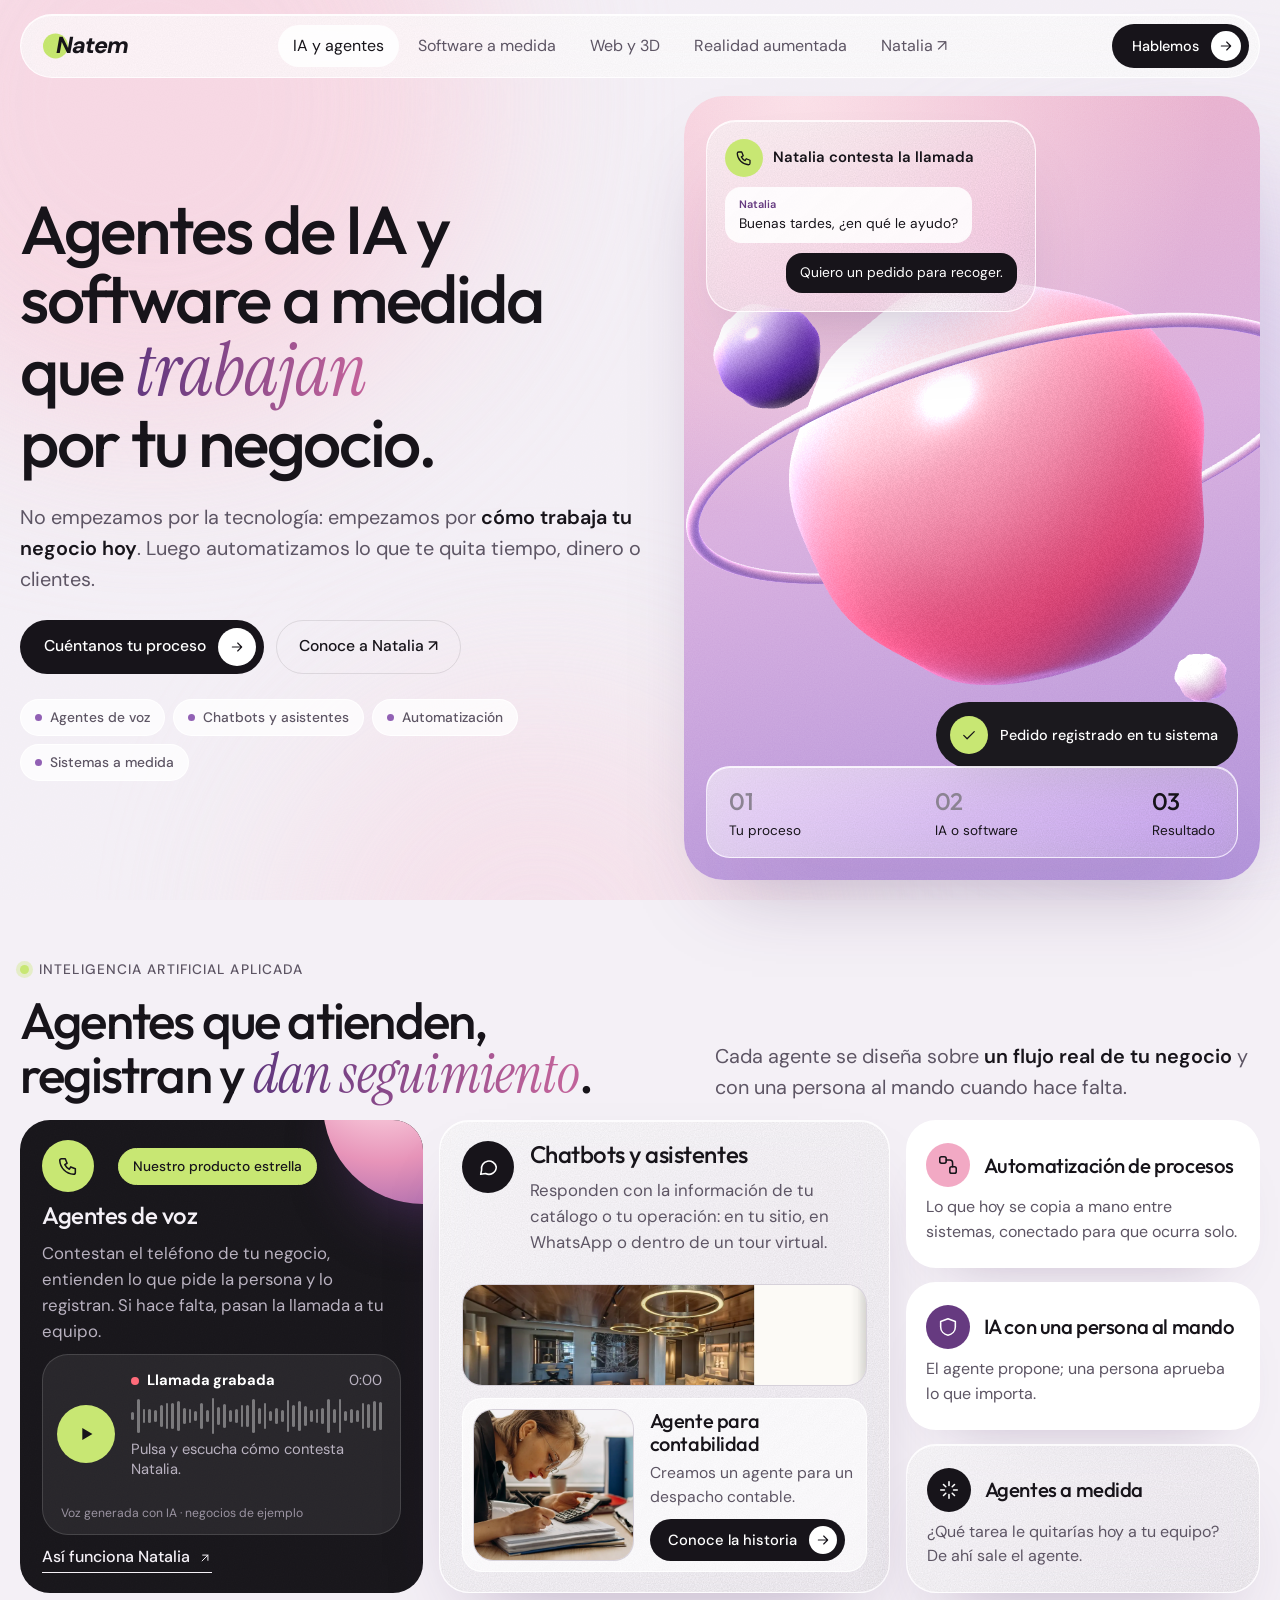
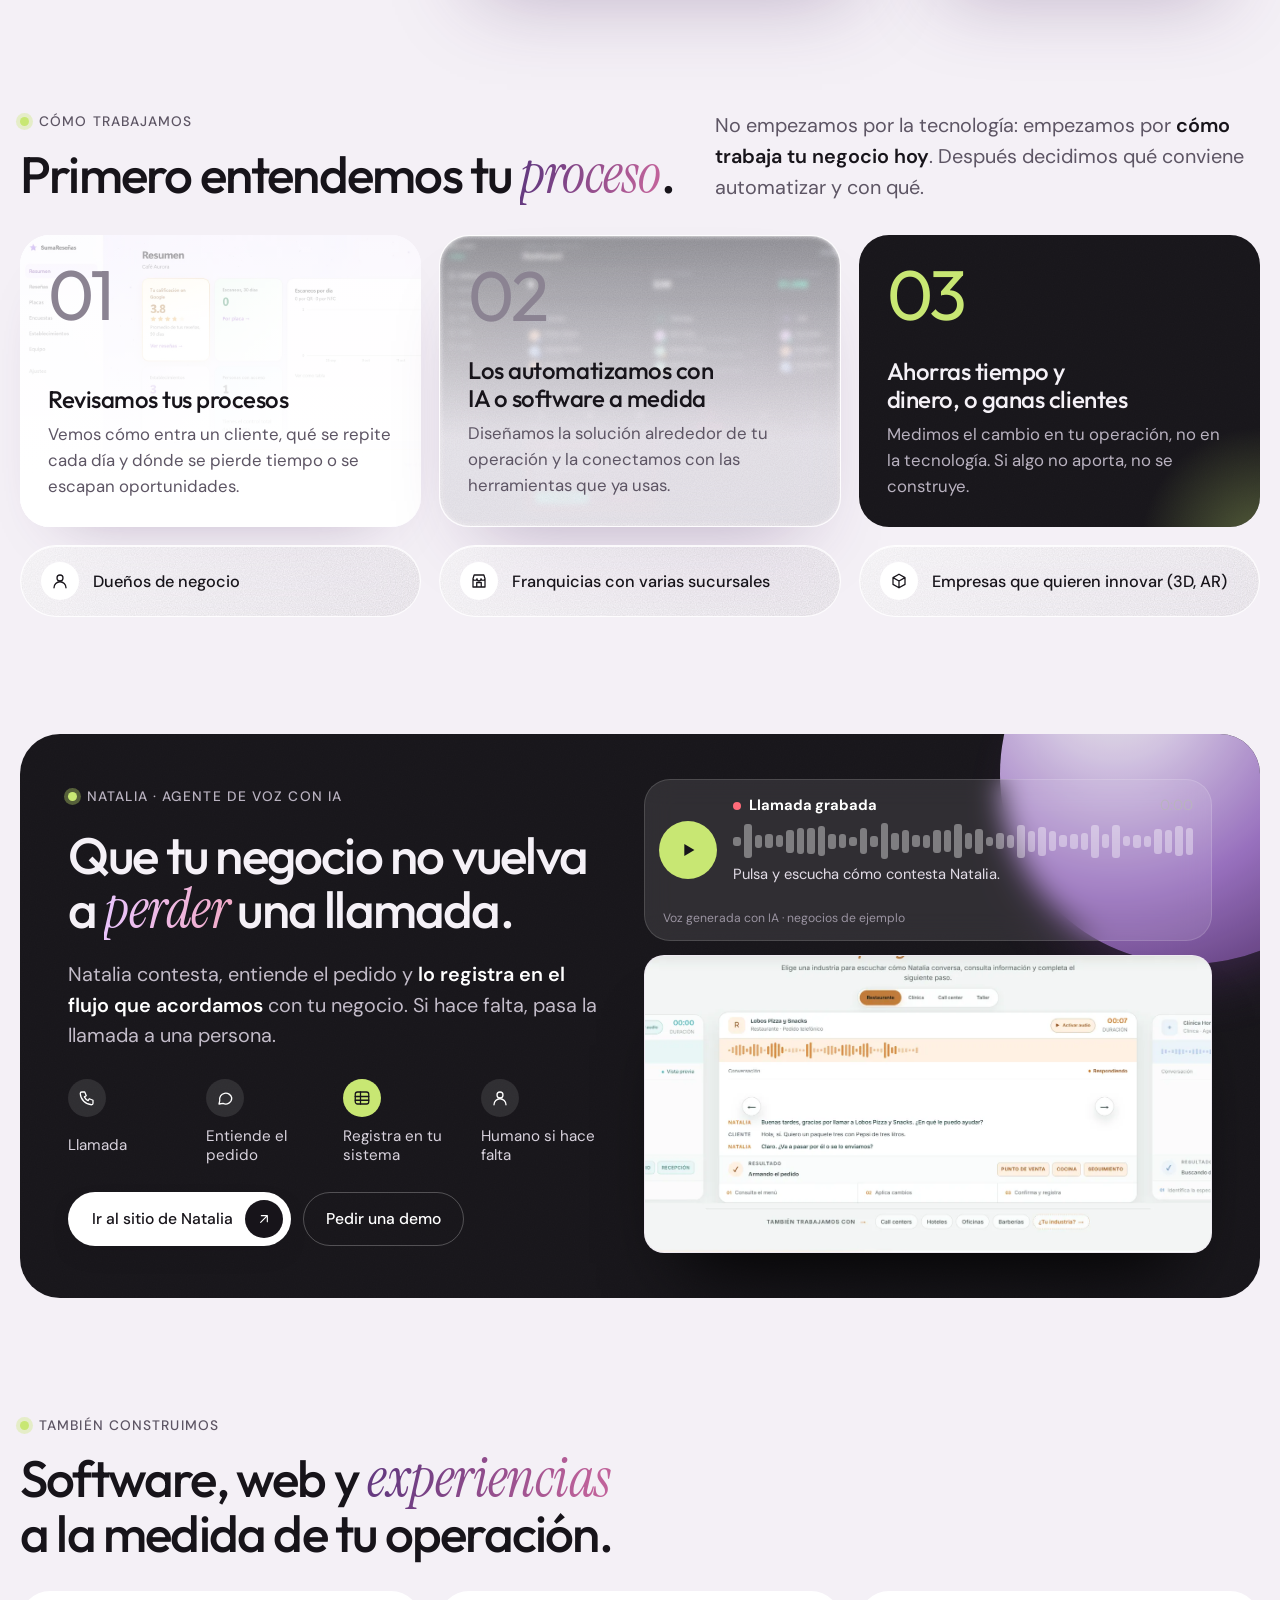
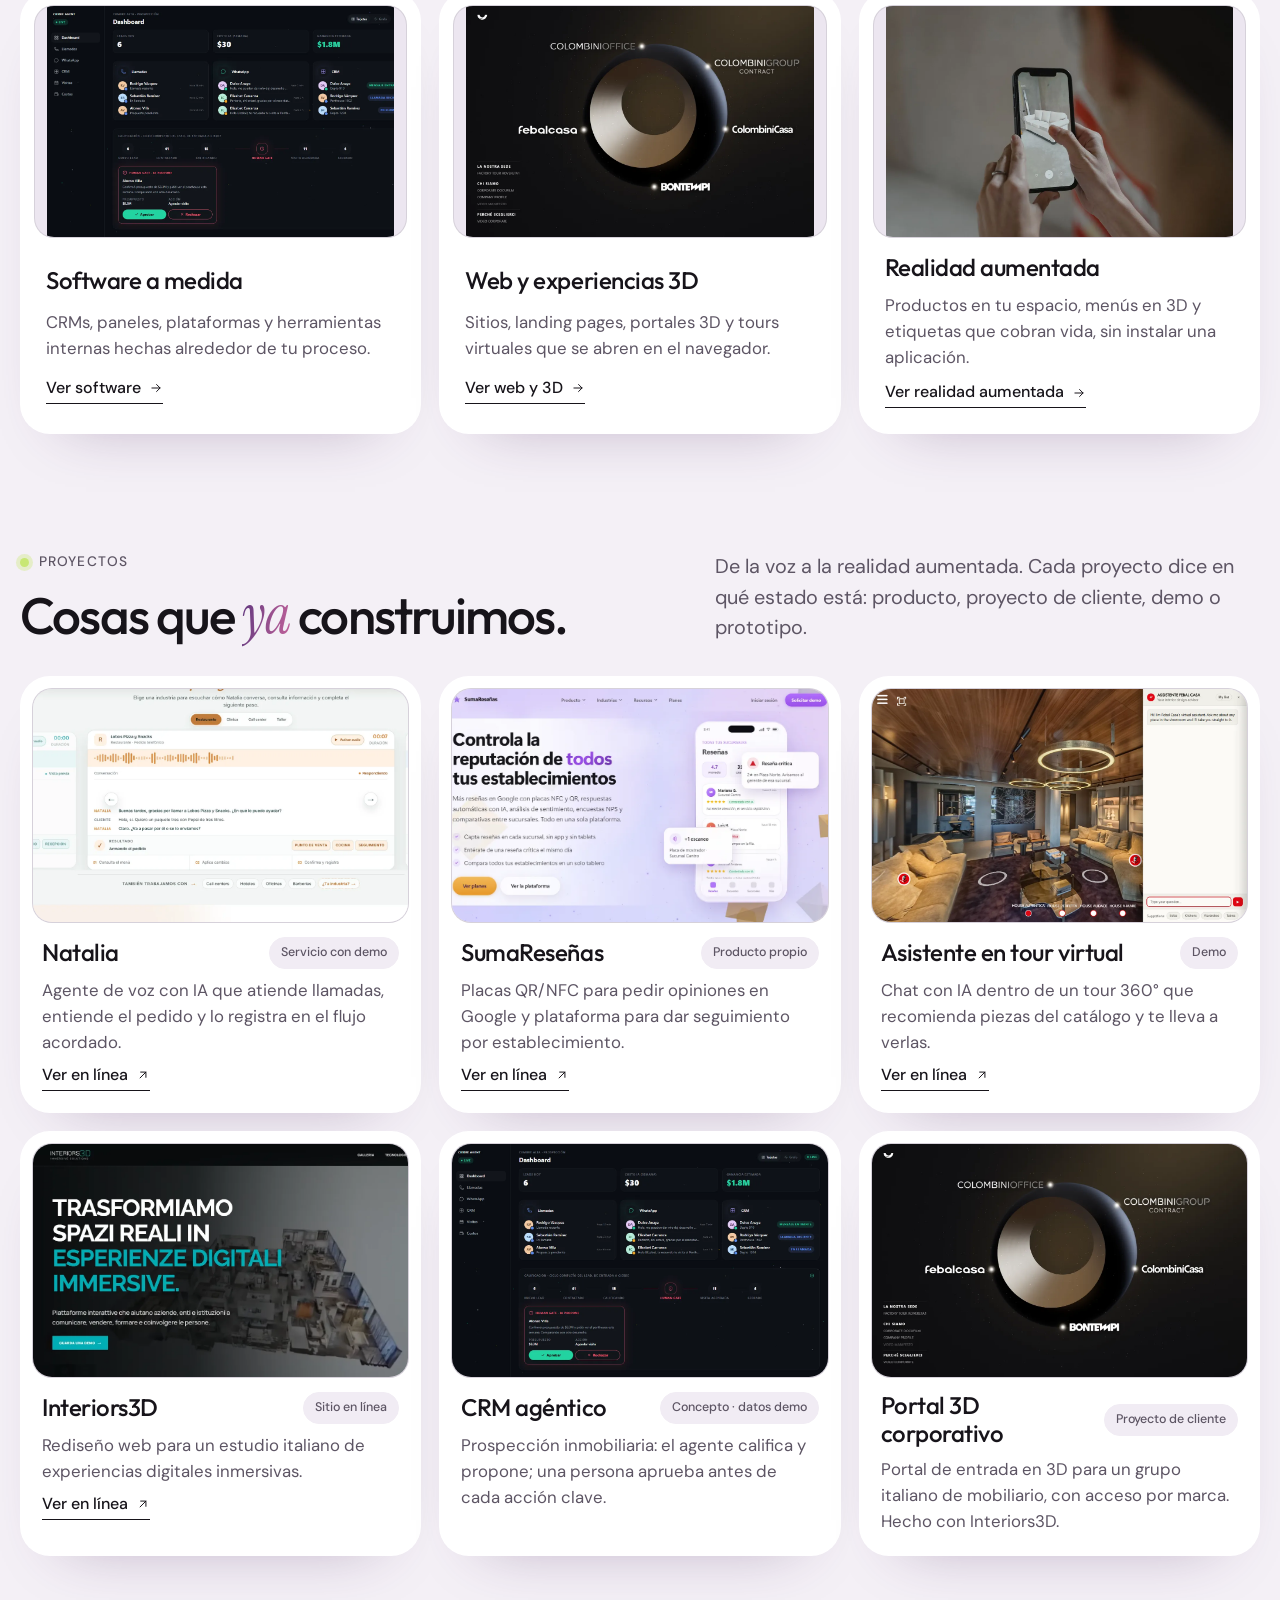
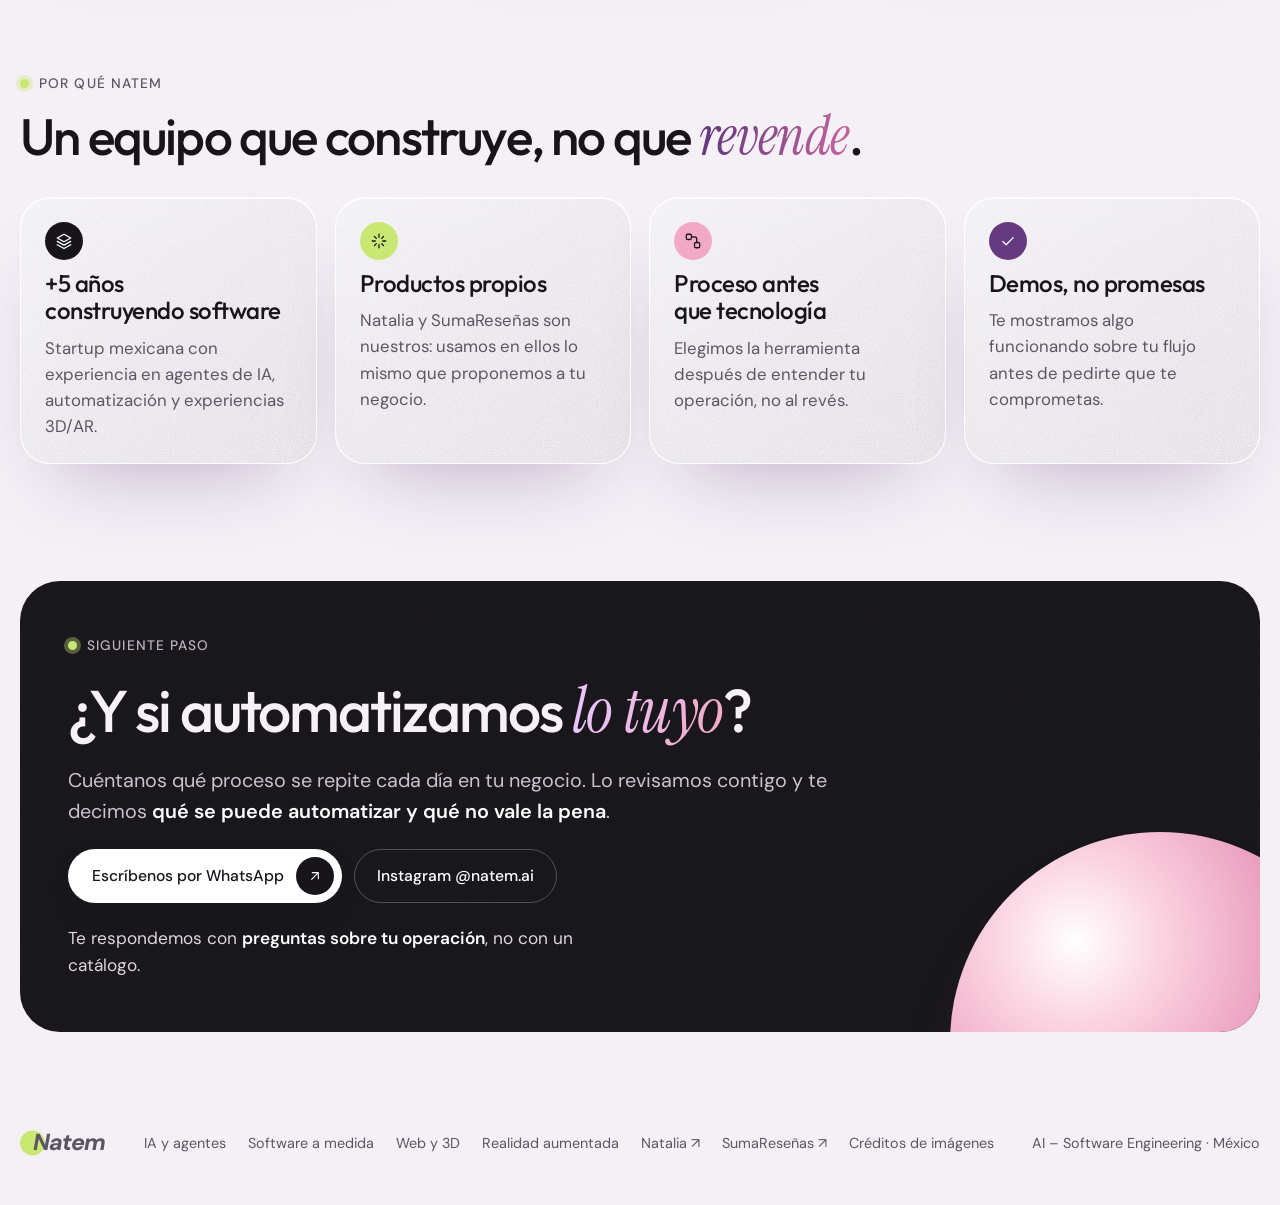
==== commit e9895b0a: "Fotos reales en lugar de ilustraciones, página de créditos y sin guías en interiores Co-Authored-By:" ====
--- a/index.html
+++ b/index.html
@@ -93,7 +93,7 @@
         <div class="halves">
           <div class="shot wide"><img src="img/febal.webp" alt="Asistente con IA dentro de un tour virtual de mobiliario" loading="lazy" decoding="async"></div>
           <div class="case">
-            <div class="shot "><img src="img/scene-contabilidad.svg" alt="Ilustración de un agente que concilia facturas para un despacho contable" loading="lazy" decoding="async"></div>
+            <div class="shot pos-center"><img src="img/foto-contabilidad.webp" alt="Una contadora trabajando con calculadora y libros" loading="lazy" decoding="async"></div>
             <div>
               <h4>Agente para contabilidad</h4>
               <p>Creamos un agente para un despacho contable.</p>
@@ -181,7 +181,7 @@
     <div class="areas">
       <a class="area card rv" href="software.html"><div class="shot "><img src="img/crm.webp" alt="Panel de un CRM agéntico con datos de demostración" loading="lazy" decoding="async"></div><div><h3>Software a medida</h3><p>CRMs, paneles, plataformas y herramientas internas hechas alrededor de tu proceso.</p><span class="more">Ver software<svg viewBox="0 0 24 24" fill="none" stroke="currentColor" stroke-width="1.7" stroke-linecap="round" stroke-linejoin="round" aria-hidden="true"><path d="M5 12h14M13 6l6 6-6 6"/></svg></span></div></a>
       <a class="area card rv" style="--d:.08s" href="web-3d.html"><div class="shot "><img src="img/colombini.webp" alt="Portal 3D de entrada con accesos por marca" loading="lazy" decoding="async"></div><div><h3>Web y experiencias 3D</h3><p>Sitios, landing pages, portales 3D y tours virtuales que se abren en el navegador.</p><span class="more">Ver web y 3D<svg viewBox="0 0 24 24" fill="none" stroke="currentColor" stroke-width="1.7" stroke-linecap="round" stroke-linejoin="round" aria-hidden="true"><path d="M5 12h14M13 6l6 6-6 6"/></svg></span></div></a>
-      <a class="area card rv" style="--d:.16s" href="realidad-aumentada.html"><div class="shot "><img src="img/scene-sofa.svg" alt="Ilustración: un sofá colocado en una sala con realidad aumentada" loading="lazy" decoding="async"></div><div><h3>Realidad aumentada</h3><p>Productos en tu espacio, menús en 3D y etiquetas que cobran vida, sin instalar una aplicación.</p><span class="more">Ver realidad aumentada<svg viewBox="0 0 24 24" fill="none" stroke="currentColor" stroke-width="1.7" stroke-linecap="round" stroke-linejoin="round" aria-hidden="true"><path d="M5 12h14M13 6l6 6-6 6"/></svg></span></div></a>
+      <a class="area card rv" style="--d:.16s" href="realidad-aumentada.html"><div class="shot pos-center"><img src="img/foto-ar-sofa.webp" alt="Un sofá visto en realidad aumentada desde un móvil" loading="lazy" decoding="async"></div><div><h3>Realidad aumentada</h3><p>Productos en tu espacio, menús en 3D y etiquetas que cobran vida, sin instalar una aplicación.</p><span class="more">Ver realidad aumentada<svg viewBox="0 0 24 24" fill="none" stroke="currentColor" stroke-width="1.7" stroke-linecap="round" stroke-linejoin="round" aria-hidden="true"><path d="M5 12h14M13 6l6 6-6 6"/></svg></span></div></a>
     </div>
   </div>
 </section>
@@ -282,6 +282,7 @@
       <a href="index.html">IA y agentes</a><a href="software.html">Software a medida</a><a href="web-3d.html">Web y 3D</a><a href="realidad-aumentada.html">Realidad aumentada</a>
       <a href="https://web-eta-nine-99.vercel.app" target="_blank" rel="noopener">Natalia ↗</a>
       <a href="https://sumaresenas.com/" target="_blank" rel="noopener">SumaReseñas ↗</a>
+      <a href="creditos.html">Créditos de imágenes</a>
     </nav>
     <span>AI – Software Engineering · México</span>
   </div>
--- a/assets/v2.css
+++ b/assets/v2.css
@@ -188,3 +188,21 @@
 @media (prefers-reduced-motion: reduce) {
   .ring-spin, .rec-play, .rec-wave i { animation: none !important; }
 }
+
+/* fotos reales y créditos */
+.service .art img { object-position: top left; }
+.service .art img[src*="foto-"], .ring figure img[src*="foto-"] { object-position: center; }
+.services > .service:last-child:nth-child(odd) { grid-column: 1 / -1; grid-template-columns: 18.4% 1fr; }
+.credits { padding-top: 130px; }
+.credits h1 { font-size: clamp(2.3rem, min(4.6vw, 8.4vh), 4.2rem); }
+.credits .lead { max-width: 74ch; }
+.credit-list { display: grid; grid-template-columns: repeat(3, 1fr); gap: 18px; }
+.credit { padding: 12px 12px 20px; display: grid; gap: 14px; align-content: start; transition: transform 0.35s; }
+.credit:hover { transform: translateY(-4px); }
+.credit > div { padding: 0 10px; display: grid; gap: 6px; }
+.credit h3 { font-size: 1.2rem; }
+.credit p { color: var(--ink-2); font-size: 1rem; }
+@media (max-width: 1020px) { .credit-list { grid-template-columns: repeat(2, 1fr); } }
+@media (max-width: 680px) { .credit-list { grid-template-columns: 1fr; } .services > .service:last-child:nth-child(odd) { grid-template-columns: 1fr; } }
+.service .art img { position: absolute; inset: 0; }
+@media (max-width: 680px) { .service .art img { position: static; } }
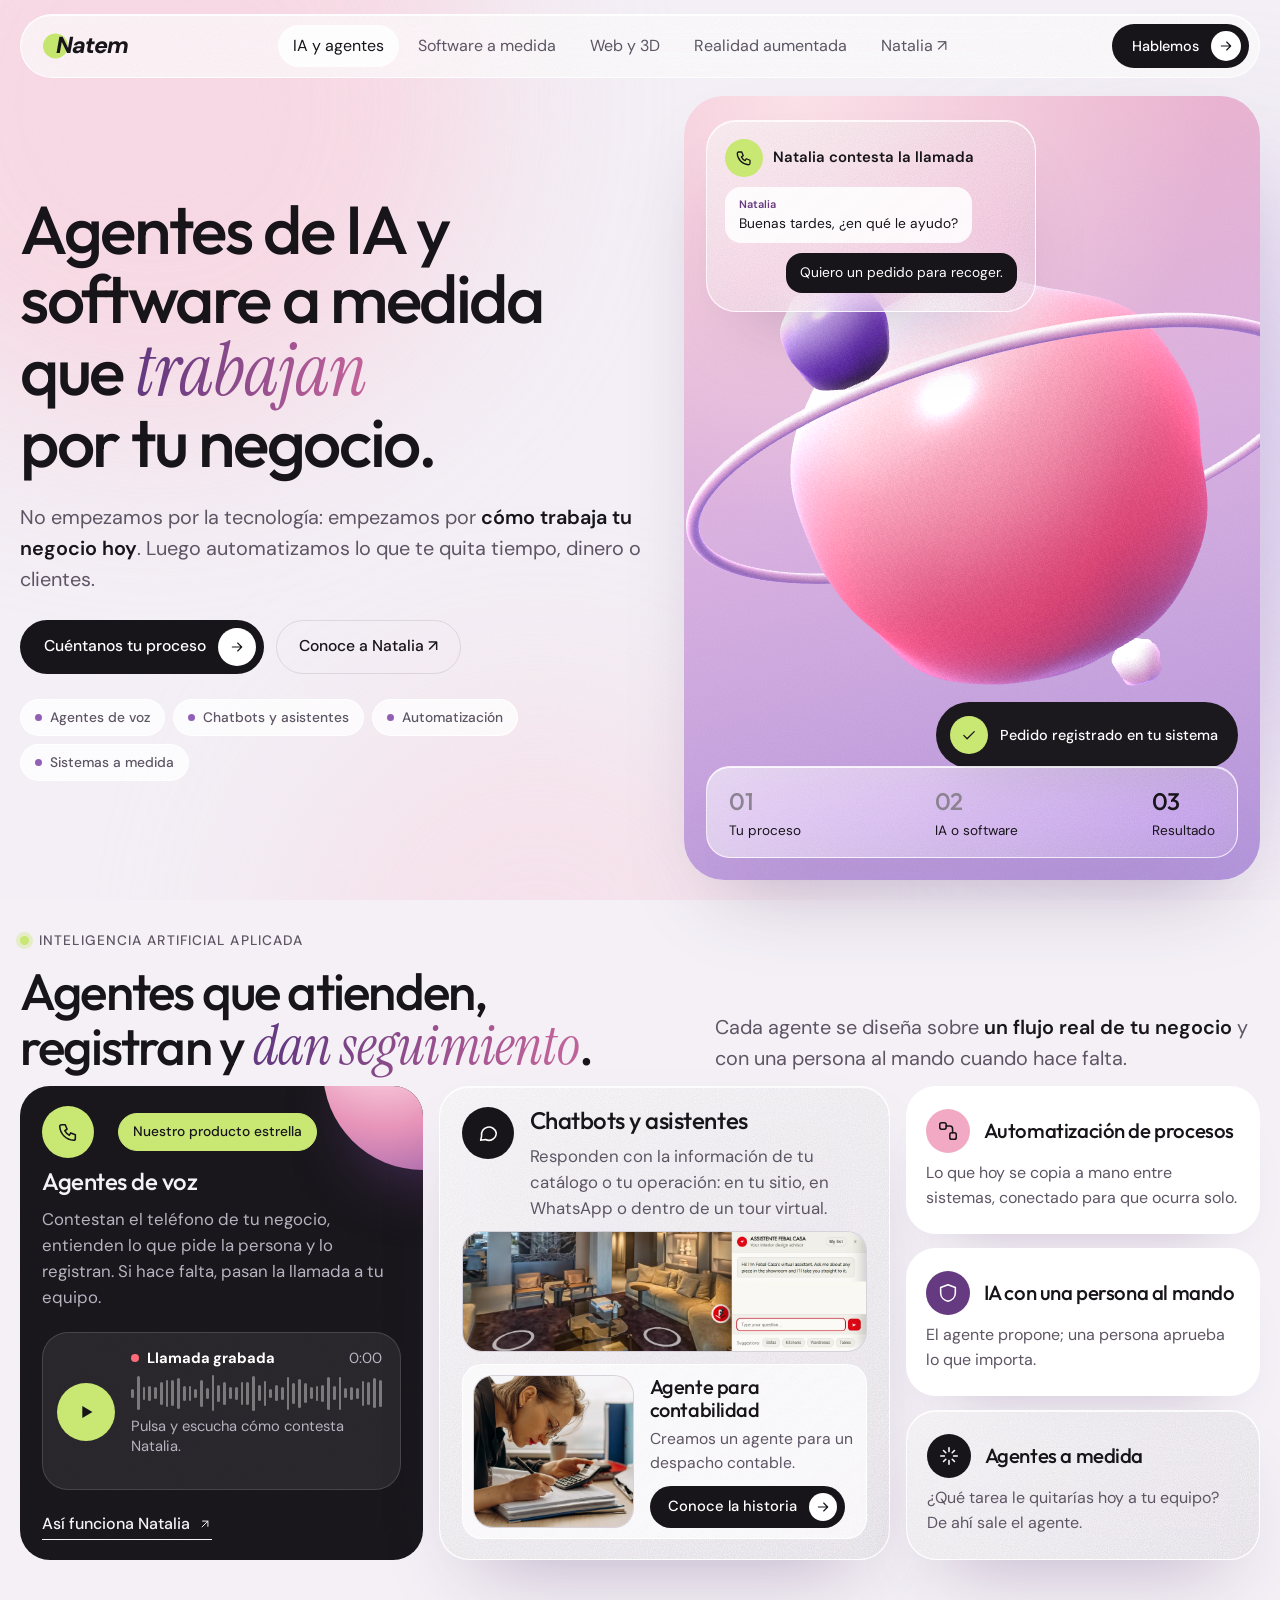
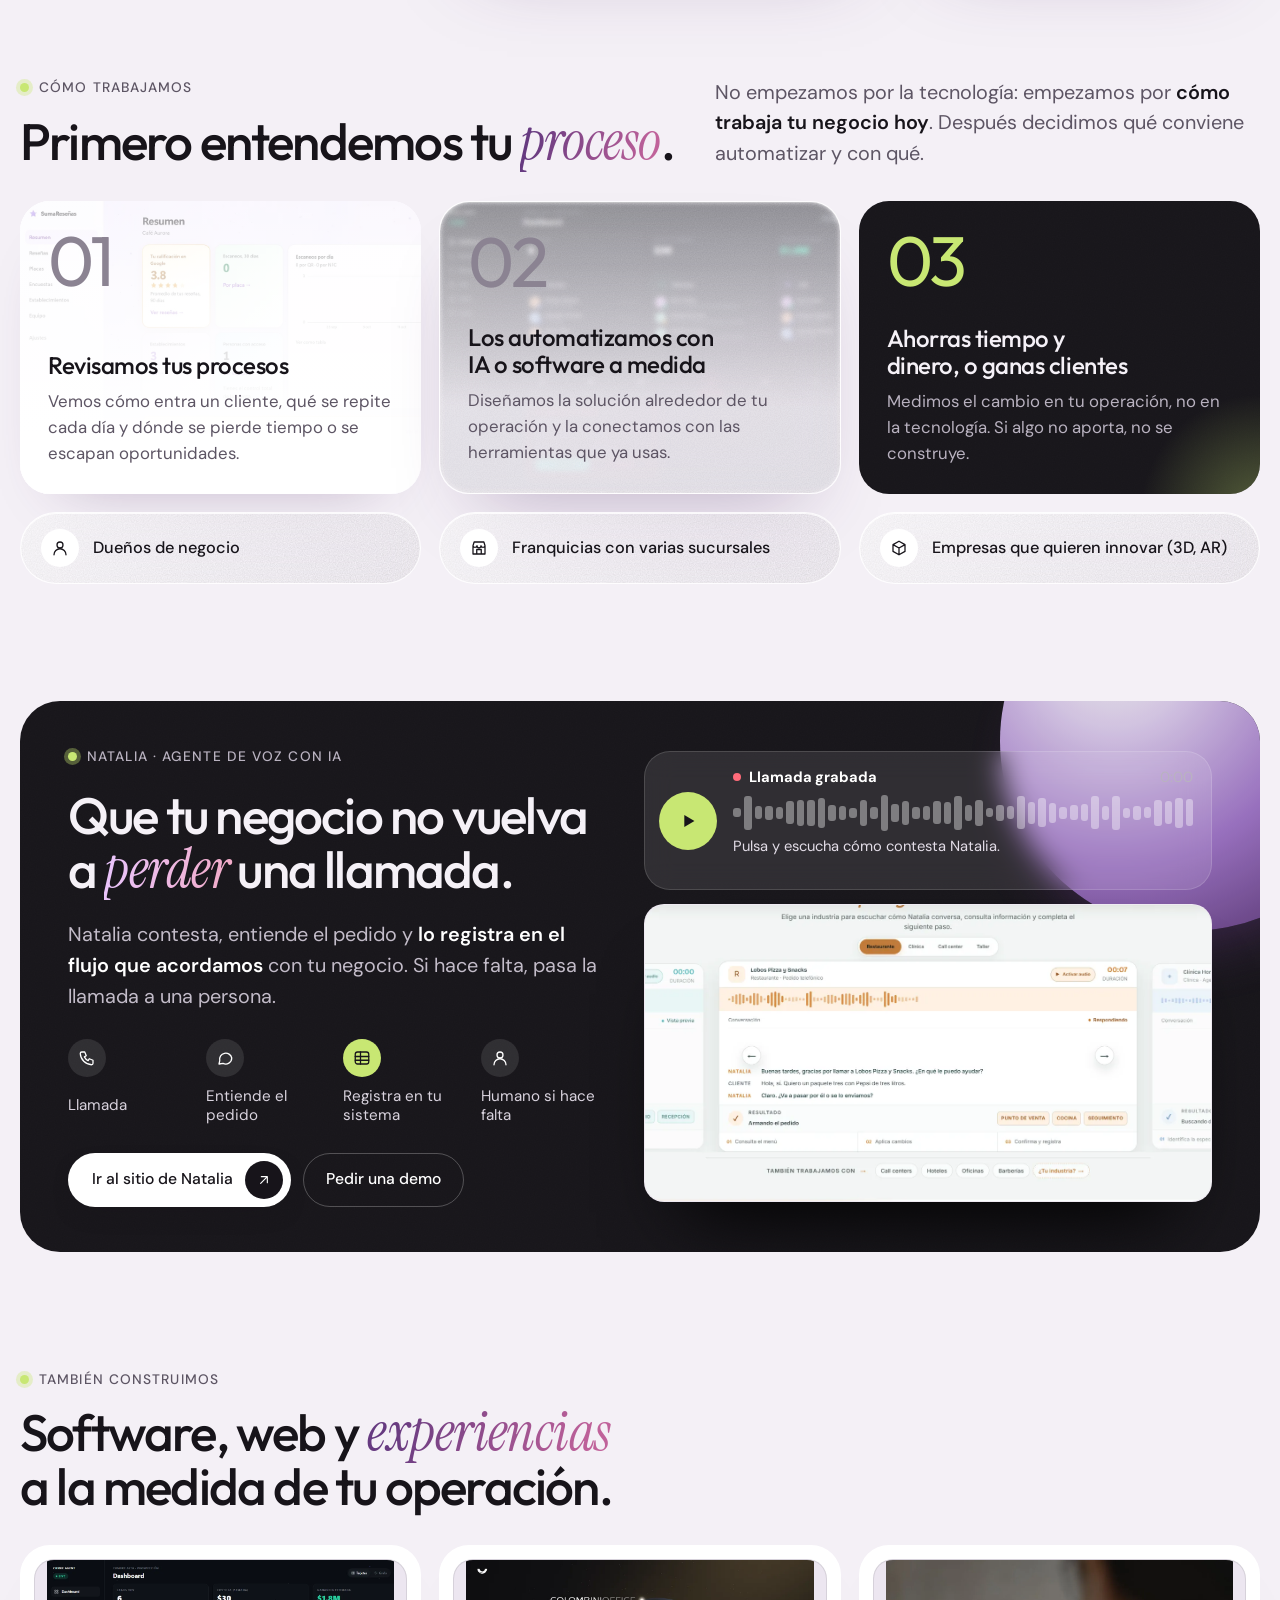
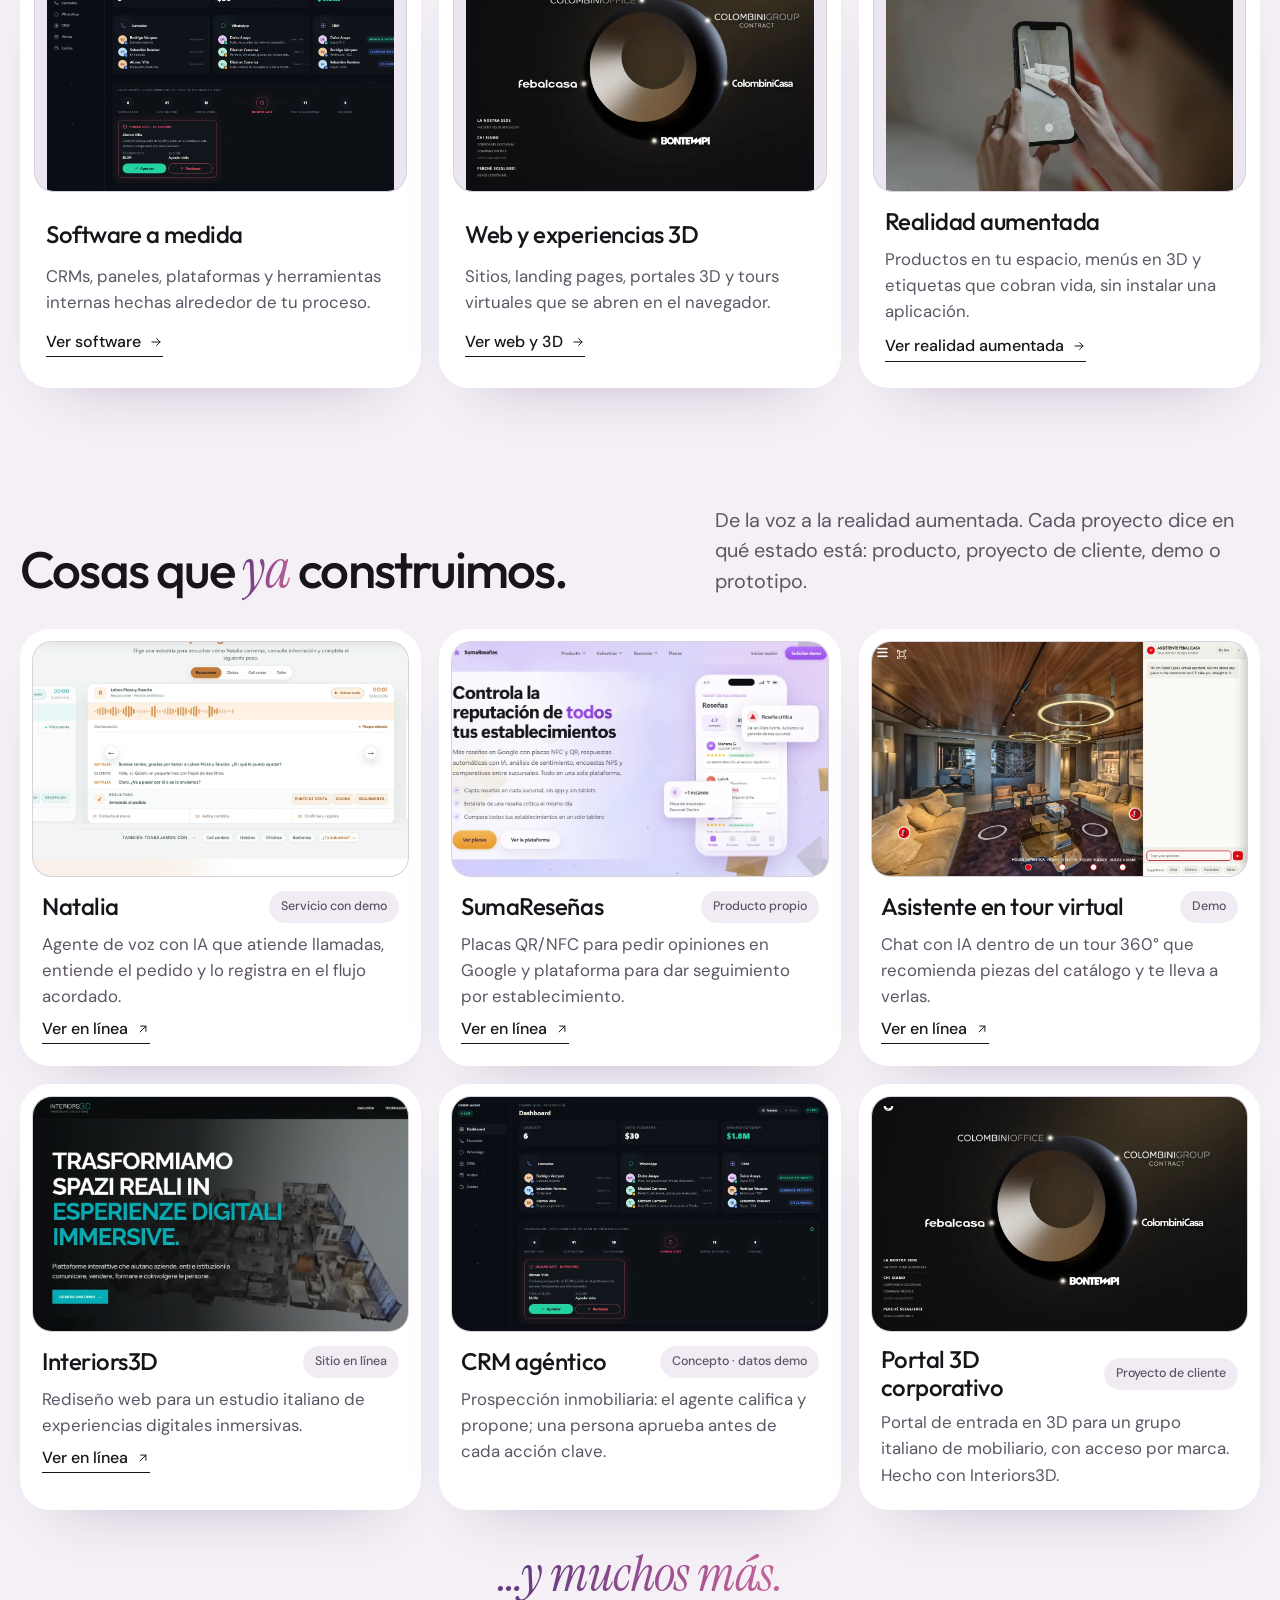
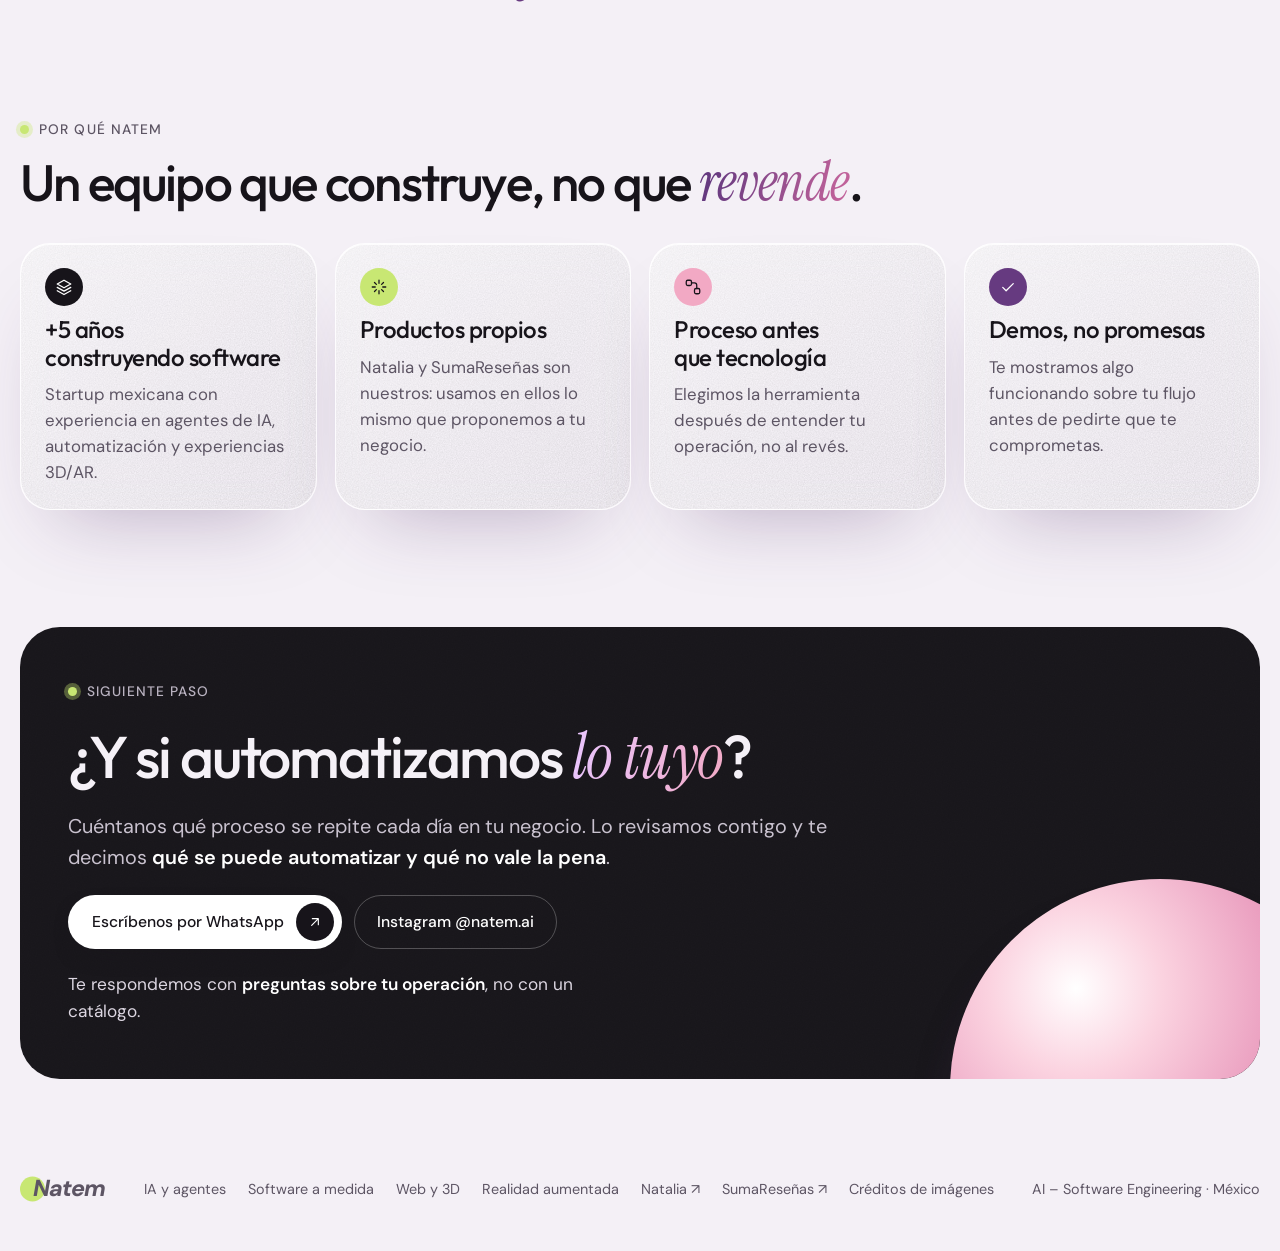
==== commit 2143b483: "Hero oscuro con planeta y carrusel en Web y 3D, recorte del chatbot y limpieza de etiquetas Co-Autho" ====
--- a/index.html
+++ b/index.html
@@ -13,8 +13,8 @@
 <link rel="preconnect" href="https://fonts.googleapis.com">
 <link rel="preconnect" href="https://fonts.gstatic.com" crossorigin>
 <link href="https://fonts.googleapis.com/css2?family=DM+Sans:ital,opsz,wght@0,9..40,400;0,9..40,500;0,9..40,600;1,9..40,800&family=Instrument+Serif:ital@1&family=Outfit:wght@400;500&display=swap" rel="stylesheet">
-<link rel="stylesheet" href="assets/site.css?v=2">
-<link rel="stylesheet" href="assets/v2.css?v=2">
+<link rel="stylesheet" href="assets/site.css?v=3">
+<link rel="stylesheet" href="assets/v2.css?v=3">
 </head>
 <body>
 <div class="backdrop" aria-hidden="true"><i></i><i></i><i></i></div>
@@ -83,7 +83,6 @@
             <div class="rec-wave" aria-hidden="true"><i></i><i></i><i></i><i></i><i></i><i></i><i></i><i></i><i></i><i></i><i></i><i></i><i></i><i></i><i></i><i></i><i></i><i></i><i></i><i></i><i></i><i></i><i></i><i></i><i></i><i></i><i></i><i></i><i></i><i></i><i></i><i></i><i></i><i></i><i></i><i></i><i></i><i></i><i></i><i></i><i></i><i></i><i></i><i></i></div>
             <p data-rec-text>Pulsa y escucha cómo contesta Natalia.</p>
           </div>
-          <small class="rec-note">Voz generada con IA · negocios de ejemplo</small>
         </div>
         <div class="foot"><a class="more" href="https://web-eta-nine-99.vercel.app" target="_blank" rel="noopener">Así funciona Natalia<svg viewBox="0 0 24 24" fill="none" stroke="currentColor" stroke-width="1.7" stroke-linecap="round" stroke-linejoin="round" aria-hidden="true"><path d="M7 17 17 7M8 7h9v9"/></svg></a></div>
       </article>
@@ -91,7 +90,7 @@
         <div class="tile-head"><span class="ico lg ink"><svg viewBox="0 0 24 24" fill="none" stroke="currentColor" stroke-width="1.7" stroke-linecap="round" stroke-linejoin="round" aria-hidden="true"><path d="M21 12a8 8 0 0 1-11.6 7.1L4 20l1-4.6A8 8 0 1 1 21 12Z"/></svg></span><div><h3>Chatbots y asistentes</h3>
         <p>Responden con la información de tu catálogo o tu operación: en tu sitio, en WhatsApp o dentro de un tour virtual.</p></div></div>
         <div class="halves">
-          <div class="shot wide"><img src="img/febal.webp" alt="Asistente con IA dentro de un tour virtual de mobiliario" loading="lazy" decoding="async"></div>
+          <div class="shot wide"><img src="img/febal-chat.webp" alt="Asistente con IA dentro de un tour virtual de mobiliario" loading="lazy" decoding="async"></div>
           <div class="case">
             <div class="shot pos-center"><img src="img/foto-contabilidad.webp" alt="Una contadora trabajando con calculadora y libros" loading="lazy" decoding="async"></div>
             <div>
@@ -168,7 +167,6 @@
             <div class="rec-wave" aria-hidden="true"><i></i><i></i><i></i><i></i><i></i><i></i><i></i><i></i><i></i><i></i><i></i><i></i><i></i><i></i><i></i><i></i><i></i><i></i><i></i><i></i><i></i><i></i><i></i><i></i><i></i><i></i><i></i><i></i><i></i><i></i><i></i><i></i><i></i><i></i><i></i><i></i><i></i><i></i><i></i><i></i><i></i><i></i><i></i><i></i></div>
             <p data-rec-text>Pulsa y escucha cómo contesta Natalia.</p>
           </div>
-          <small class="rec-note">Voz generada con IA · negocios de ejemplo</small>
         </div>
         <a href="https://web-eta-nine-99.vercel.app" target="_blank" rel="noopener" aria-label="Abrir el sitio de Natalia"><div class="shot "><img src="img/natalia-llamada.webp" alt="Demo de una llamada atendida por Natalia" loading="lazy" decoding="async"></div></a>
       </div>
@@ -188,7 +186,7 @@
 <section id="proyectos">
   <div class="wrap">
     <div class="head split rv">
-      <div class="head" style="margin:0"><span class="eyebrow">Proyectos</span><h2>Cosas que <em>ya</em> construimos.</h2></div>
+      <div class="head" style="margin:0"><h2>Cosas que <em>ya</em> construimos.</h2></div>
       <p class="lead">De la voz a la realidad aumentada. Cada proyecto dice en qué estado está: producto, proyecto de cliente, demo o prototipo.</p>
     </div>
     <div class="projects">
@@ -241,6 +239,7 @@
         </div>
       </article>
     </div>
+    <p class="many rv"><em>…y muchos más.</em></p>
   </div>
 </section>
 <section id="por-que">
@@ -287,8 +286,8 @@
     <span>AI – Software Engineering · México</span>
   </div>
 </footer>
-<script type="module" src="assets/site.js?v=2"></script>
+<script type="module" src="assets/site.js?v=3"></script>
 <script type="module" src="assets/orb.js"></script>
-<script type="module" src="assets/rec.js?v=2"></script>
+<script type="module" src="assets/rec.js?v=3"></script>
 </body>
 </html>
--- a/assets/v2.css
+++ b/assets/v2.css
@@ -206,3 +206,31 @@
 @media (max-width: 680px) { .credit-list { grid-template-columns: 1fr; } .services > .service:last-child:nth-child(odd) { grid-template-columns: 1fr; } }
 .service .art img { position: absolute; inset: 0; }
 @media (max-width: 680px) { .service .art img { position: static; } }
+
+/* v3: hero oscuro con planeta y carrusel, cierre claro, leyenda */
+.shot.wide { aspect-ratio: 1200 / 360; }
+.shot.wide img { object-position: center; }
+.many { text-align: center; margin-top: clamp(22px, 4vh, 40px); font-size: clamp(2rem, min(4vw, 7vh), 3.4rem); line-height: 1.1; }
+.many em { font-size: 1em; }
+.stage.planet { position: absolute; z-index: 0; right: -70px; bottom: -110px; width: 560px; height: 560px; min-height: 0; background: none; box-shadow: none; overflow: visible; border-radius: 0; opacity: 0.92; pointer-events: none; }
+.stage.planet::after { content: none; }
+.herodark { min-height: min(600px, calc(100svh - 116px)); align-items: center; padding: clamp(28px, 5vh, 56px) 52px; }
+.herodark h1 { font-size: clamp(2.4rem, min(4.9vw, 8.8vh), 4.5rem); }
+.herodark .copy { gap: clamp(14px, 2.6vh, 24px); }
+.herodark .kicker { font-family: var(--display); font-size: clamp(1.35rem, 2.1vw, 1.9rem); letter-spacing: -0.02em; line-height: 1.15; color: #f5f1f7; }
+.herodark .ring { height: 380px; }
+.final.light { color: var(--ink); grid-template-columns: 1fr; }
+.final.light .lead { color: var(--ink-2); }
+.final.light .lead b { color: var(--ink); }
+.final.light .copy { max-width: 820px; }
+@media (max-width: 1020px) {
+  .stage.planet { width: 420px; height: 420px; right: -90px; bottom: -90px; opacity: 0.75; }
+  .herodark { padding: 34px 26px; }
+  .herodark .ring { height: 250px; }
+}
+@media (max-width: 680px) {
+  .herodark { padding: 30px 20px; min-height: 0; }
+  .stage.planet { width: 340px; height: 340px; right: -110px; bottom: -70px; }
+}
+#ia { padding-top: 30px; }
+#ia .head { margin-bottom: 12px; }
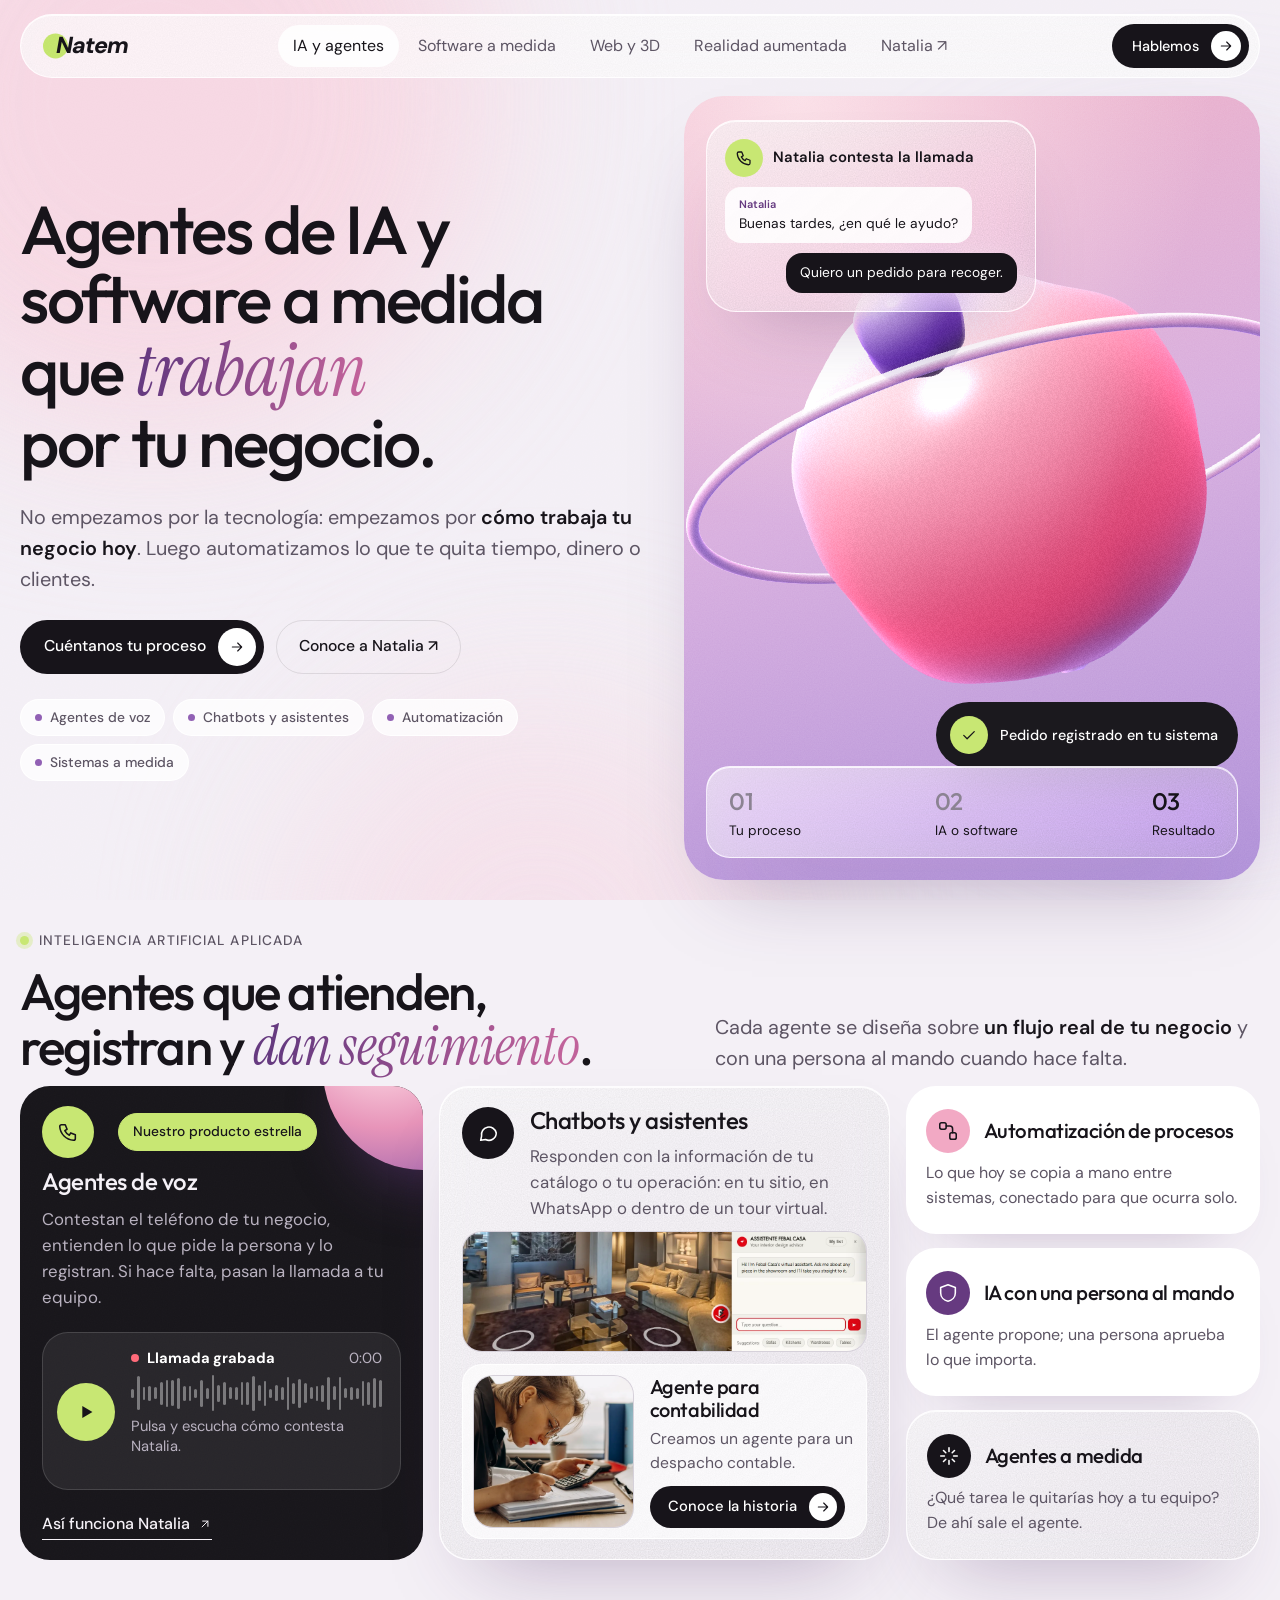
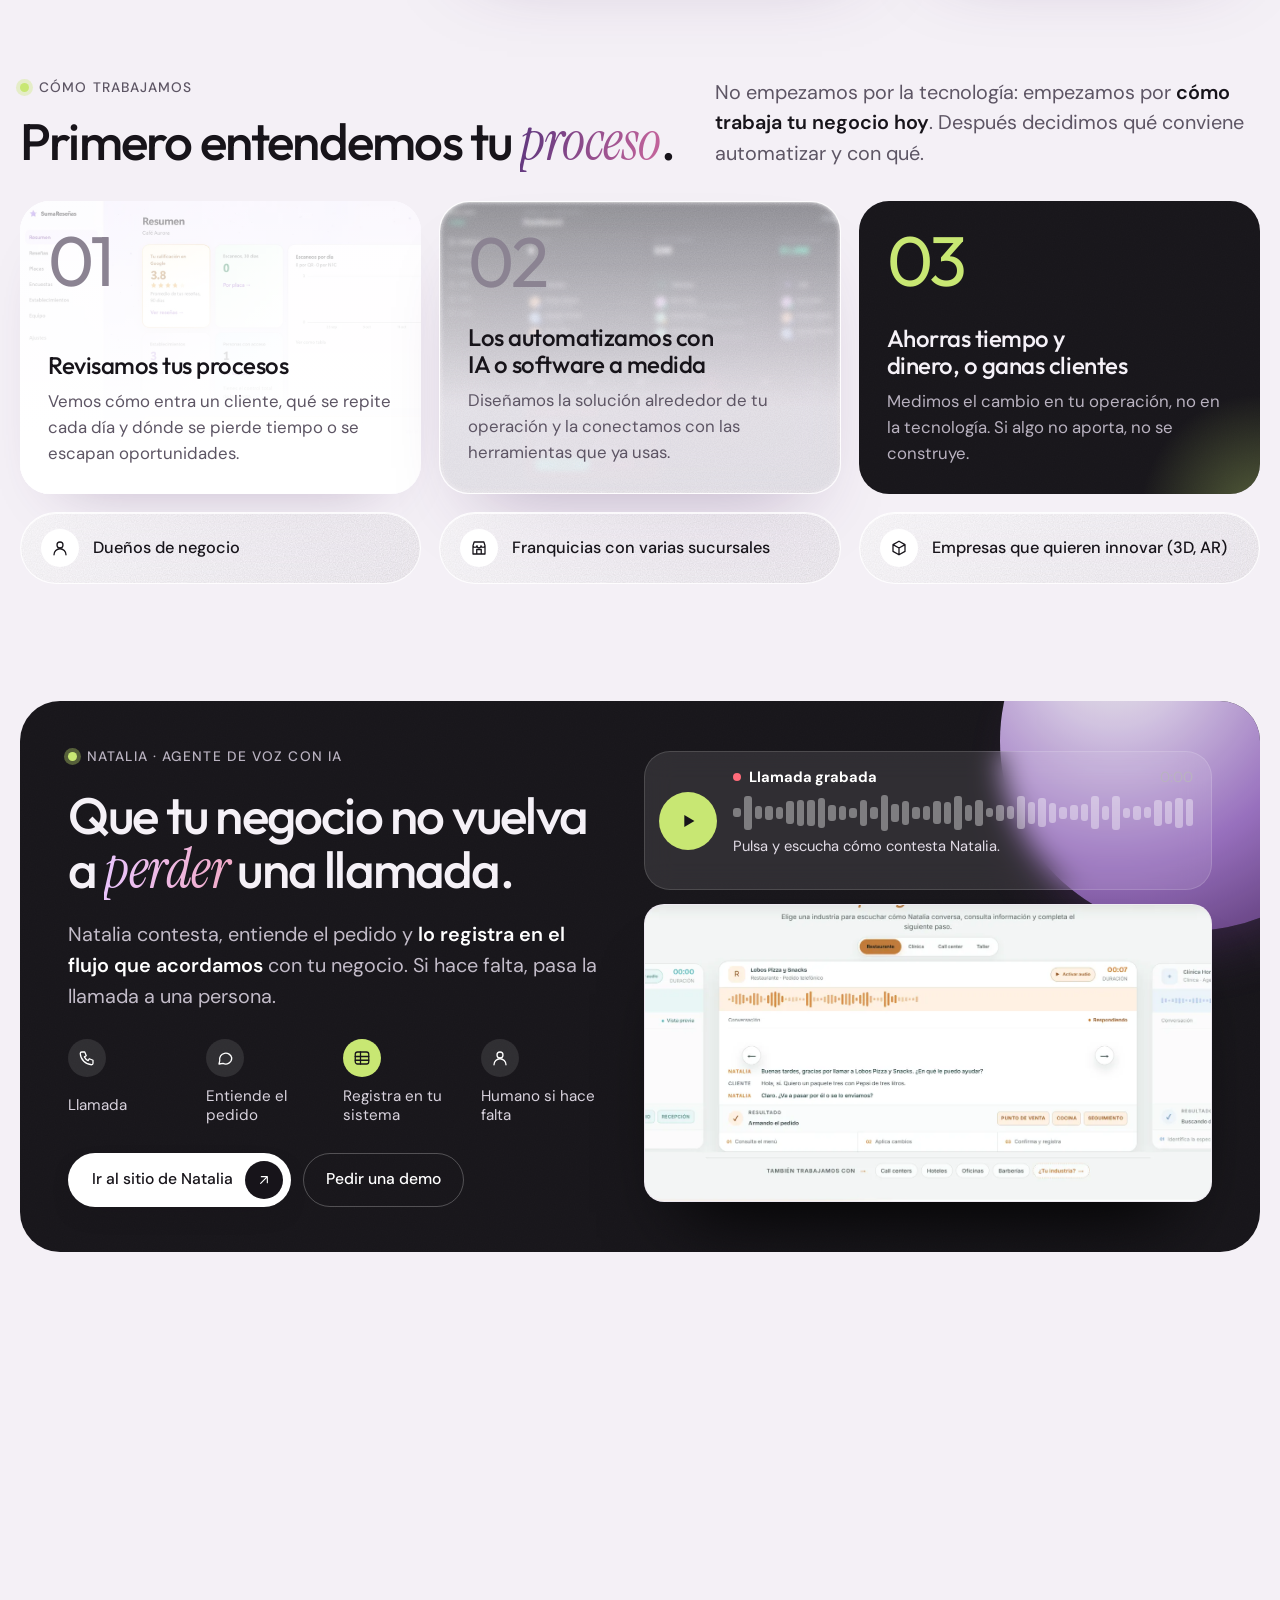
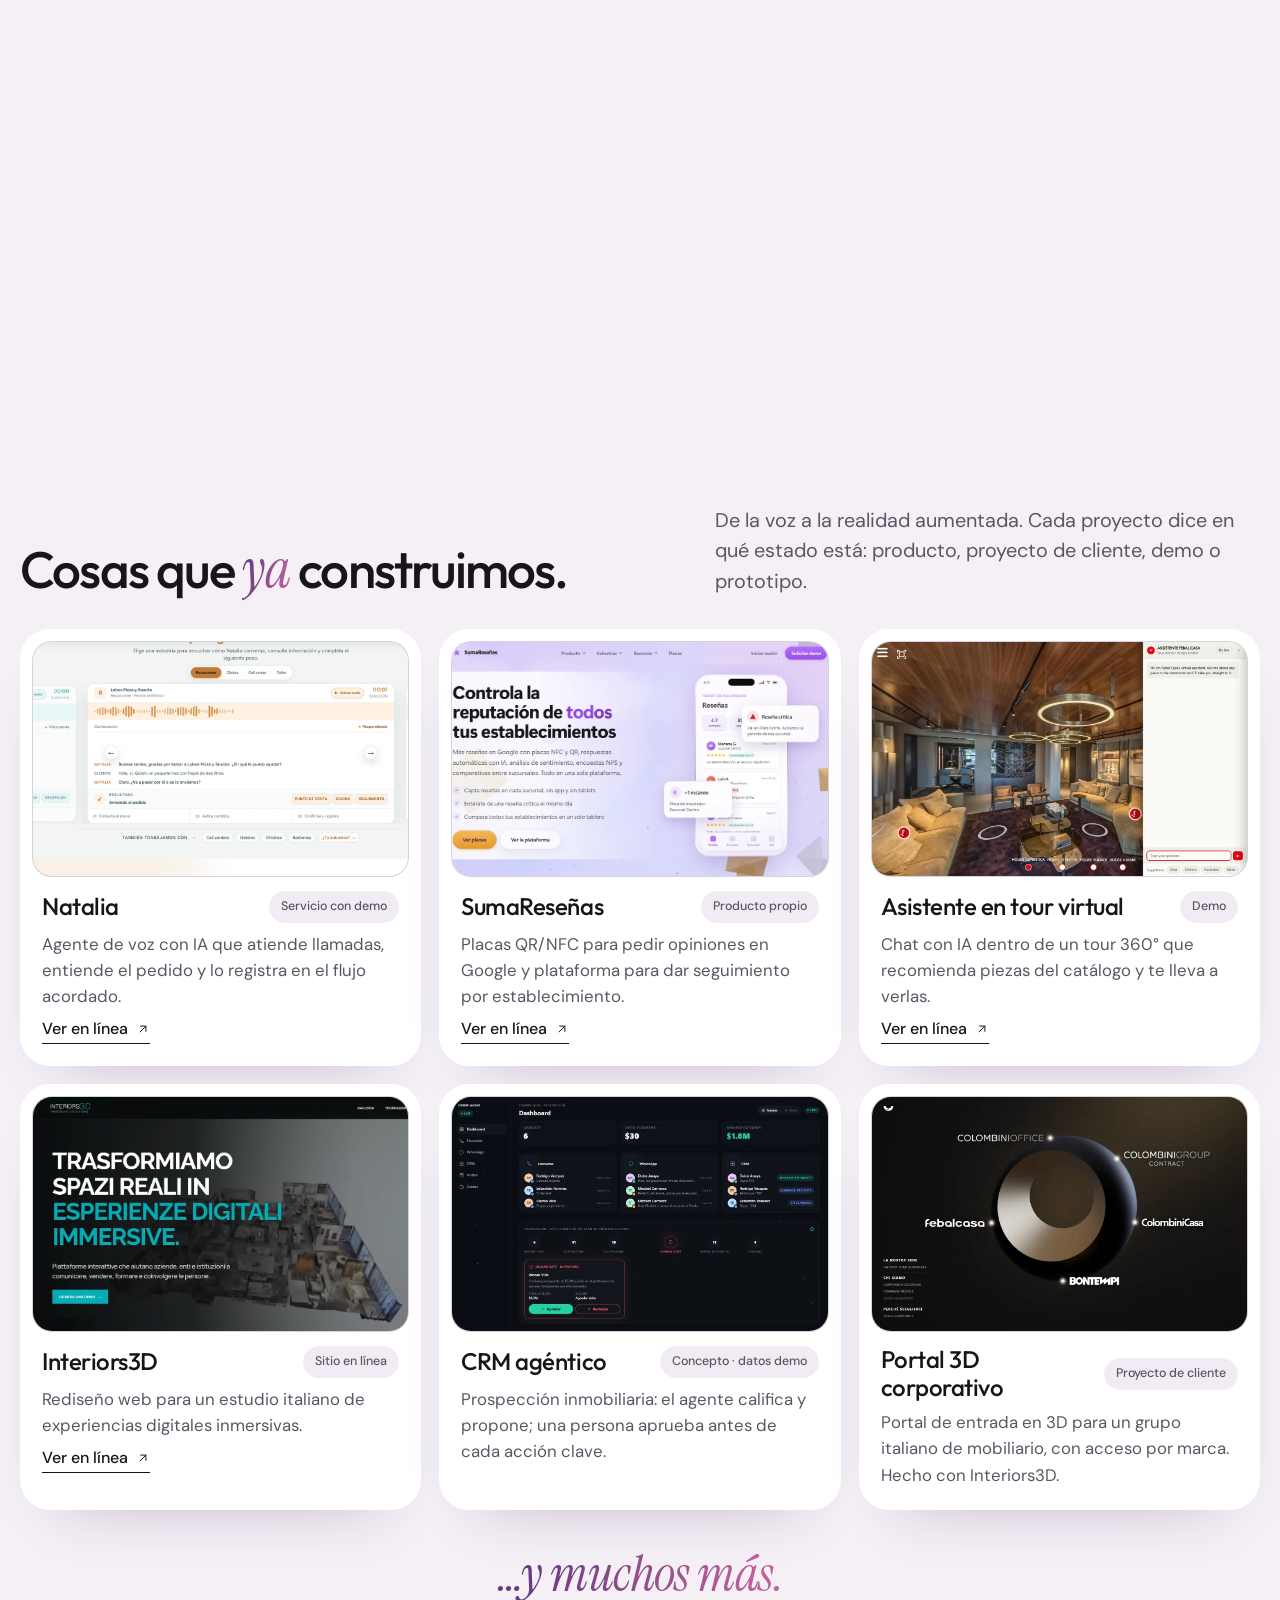
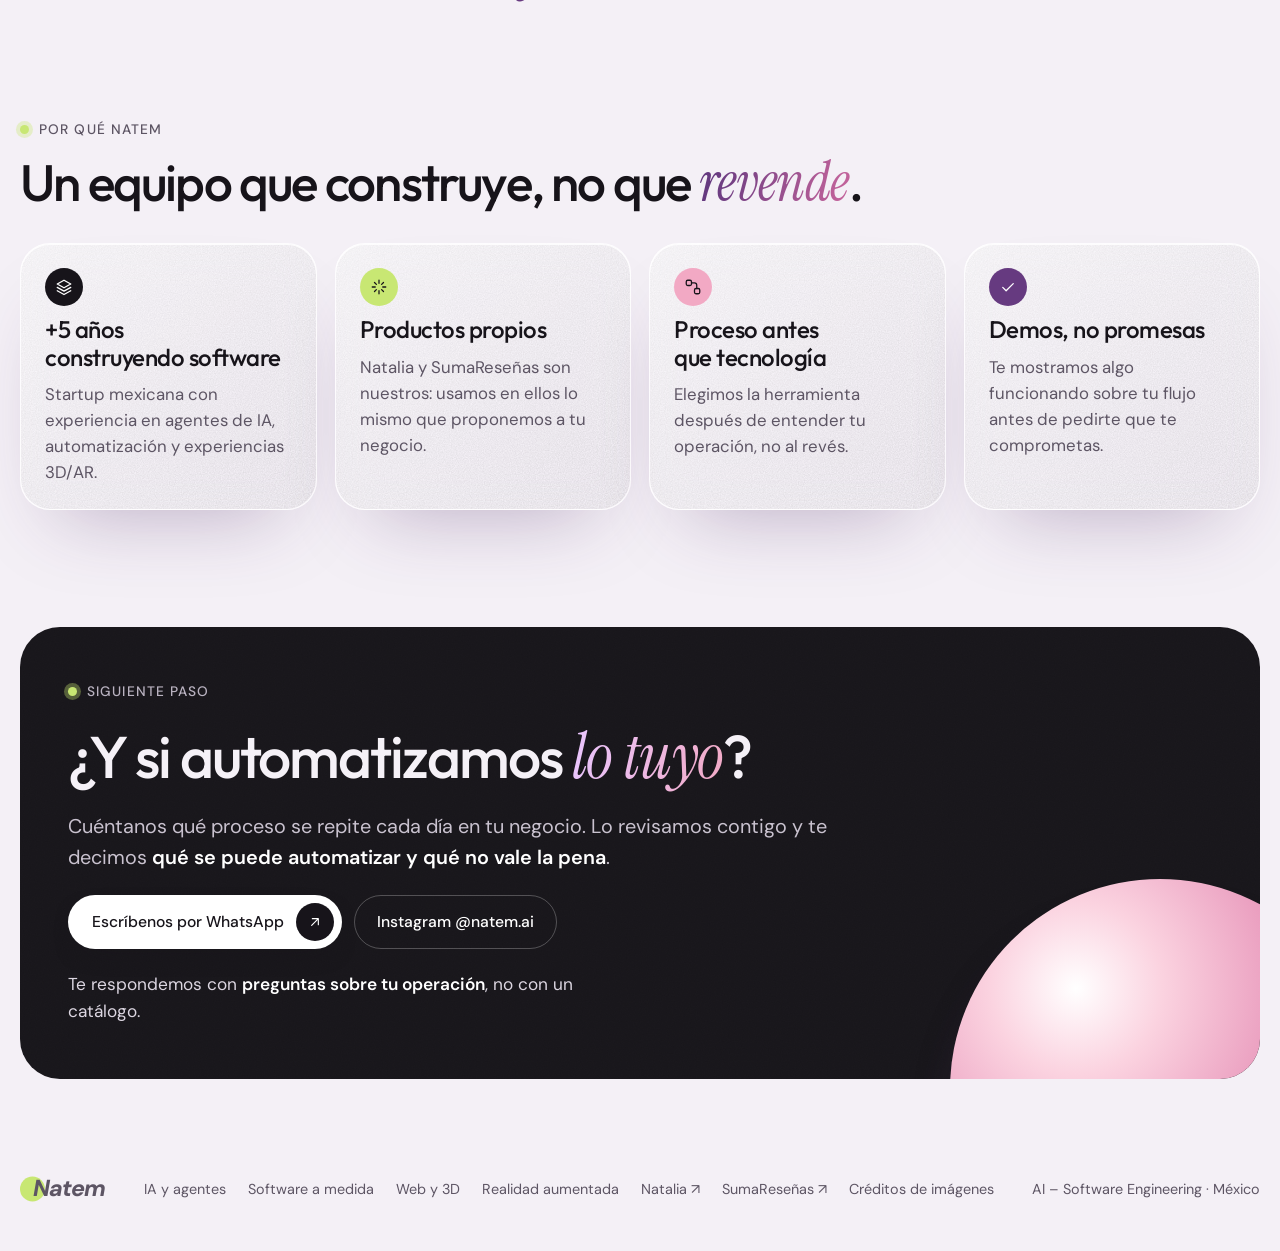
==== commit 35b3b7ae: "Enlaces de Natalia a su nueva dirección en Cloudflare Pages Co-Authored-By: Claude Fable 5.2 <norepl" ====
--- a/index.html
+++ b/index.html
@@ -29,7 +29,7 @@
         <a href="software.html">Software a medida</a>
         <a href="web-3d.html">Web y 3D</a>
         <a href="realidad-aumentada.html">Realidad aumentada</a>
-        <a href="https://web-eta-nine-99.vercel.app" target="_blank" rel="noopener">Natalia ↗</a>
+        <a href="https://natalia-web-537.pages.dev" target="_blank" rel="noopener">Natalia ↗</a>
       </nav>
       <a class="btn " href="#contacto">Hablemos<i><svg viewBox="0 0 24 24" fill="none" stroke="currentColor" stroke-width="1.7" stroke-linecap="round" stroke-linejoin="round" aria-hidden="true"><path d="M5 12h14M13 6l6 6-6 6"/></svg></i></a>
       <button class="burger" aria-label="Abrir menú" aria-expanded="false"><svg viewBox="0 0 24 24" fill="none" stroke="currentColor" stroke-width="1.7" stroke-linecap="round" stroke-linejoin="round" aria-hidden="true"><path d="M4 7h16M4 12h16M4 17h16"/></svg></button>
@@ -44,7 +44,7 @@
       <p class="lead rv" style="--d:.06s">No empezamos por la tecnología: empezamos por <b>cómo trabaja tu negocio hoy</b>. Luego automatizamos lo que te quita tiempo, dinero o clientes.</p>
       <div class="cta-row rv" style="--d:.12s">
         <a class="btn " href="#contacto">Cuéntanos tu proceso<i><svg viewBox="0 0 24 24" fill="none" stroke="currentColor" stroke-width="1.7" stroke-linecap="round" stroke-linejoin="round" aria-hidden="true"><path d="M5 12h14M13 6l6 6-6 6"/></svg></i></a>
-        <a class="btn ghost" href="https://web-eta-nine-99.vercel.app" target="_blank" rel="noopener">Conoce a Natalia ↗</a>
+        <a class="btn ghost" href="https://natalia-web-537.pages.dev" target="_blank" rel="noopener">Conoce a Natalia ↗</a>
       </div>
       <div class="chips rv" style="--d:.18s">
         <span class="pill dot">Agentes de voz</span><span class="pill dot">Chatbots y asistentes</span><span class="pill dot">Automatización</span><span class="pill dot">Sistemas a medida</span>
@@ -84,7 +84,7 @@
             <p data-rec-text>Pulsa y escucha cómo contesta Natalia.</p>
           </div>
         </div>
-        <div class="foot"><a class="more" href="https://web-eta-nine-99.vercel.app" target="_blank" rel="noopener">Así funciona Natalia<svg viewBox="0 0 24 24" fill="none" stroke="currentColor" stroke-width="1.7" stroke-linecap="round" stroke-linejoin="round" aria-hidden="true"><path d="M7 17 17 7M8 7h9v9"/></svg></a></div>
+        <div class="foot"><a class="more" href="https://natalia-web-537.pages.dev" target="_blank" rel="noopener">Así funciona Natalia<svg viewBox="0 0 24 24" fill="none" stroke="currentColor" stroke-width="1.7" stroke-linecap="round" stroke-linejoin="round" aria-hidden="true"><path d="M7 17 17 7M8 7h9v9"/></svg></a></div>
       </article>
       <article class="tile glass rv duo" style="--d:.08s">
         <div class="tile-head"><span class="ico lg ink"><svg viewBox="0 0 24 24" fill="none" stroke="currentColor" stroke-width="1.7" stroke-linecap="round" stroke-linejoin="round" aria-hidden="true"><path d="M21 12a8 8 0 0 1-11.6 7.1L4 20l1-4.6A8 8 0 1 1 21 12Z"/></svg></span><div><h3>Chatbots y asistentes</h3>
@@ -155,7 +155,7 @@
           <div><span class="ico"><svg viewBox="0 0 24 24" fill="none" stroke="currentColor" stroke-width="1.7" stroke-linecap="round" stroke-linejoin="round" aria-hidden="true"><circle cx="12" cy="8" r="4"/><path d="M4 21a8 8 0 0 1 16 0"/></svg></span>Humano si hace falta</div>
         </div>
         <div class="cta-row">
-          <a class="btn light" href="https://web-eta-nine-99.vercel.app" target="_blank" rel="noopener">Ir al sitio de Natalia<i><svg viewBox="0 0 24 24" fill="none" stroke="currentColor" stroke-width="1.7" stroke-linecap="round" stroke-linejoin="round" aria-hidden="true"><path d="M7 17 17 7M8 7h9v9"/></svg></i></a>
+          <a class="btn light" href="https://natalia-web-537.pages.dev" target="_blank" rel="noopener">Ir al sitio de Natalia<i><svg viewBox="0 0 24 24" fill="none" stroke="currentColor" stroke-width="1.7" stroke-linecap="round" stroke-linejoin="round" aria-hidden="true"><path d="M7 17 17 7M8 7h9v9"/></svg></i></a>
           <a class="btn ghost" href="https://wa.me/525656956537?text=Hola%20Natem%2C%20quiero%20una%20demo%20de%20Natalia%20para%20mi%20negocio." target="_blank" rel="noopener">Pedir una demo</a>
         </div>
       </div>
@@ -168,7 +168,7 @@
             <p data-rec-text>Pulsa y escucha cómo contesta Natalia.</p>
           </div>
         </div>
-        <a href="https://web-eta-nine-99.vercel.app" target="_blank" rel="noopener" aria-label="Abrir el sitio de Natalia"><div class="shot "><img src="img/natalia-llamada.webp" alt="Demo de una llamada atendida por Natalia" loading="lazy" decoding="async"></div></a>
+        <a href="https://natalia-web-537.pages.dev" target="_blank" rel="noopener" aria-label="Abrir el sitio de Natalia"><div class="shot "><img src="img/natalia-llamada.webp" alt="Demo de una llamada atendida por Natalia" loading="lazy" decoding="async"></div></a>
       </div>
     </div>
   </div>
@@ -195,7 +195,7 @@
         <div class="meta">
           <div class="top"><h3>Natalia</h3><span class="pill">Servicio con demo</span></div>
           <p>Agente de voz con IA que atiende llamadas, entiende el pedido y lo registra en el flujo acordado.</p>
-          <a class="more" href="https://web-eta-nine-99.vercel.app" target="_blank" rel="noopener">Ver en línea<svg viewBox="0 0 24 24" fill="none" stroke="currentColor" stroke-width="1.7" stroke-linecap="round" stroke-linejoin="round" aria-hidden="true"><path d="M7 17 17 7M8 7h9v9"/></svg></a>
+          <a class="more" href="https://natalia-web-537.pages.dev" target="_blank" rel="noopener">Ver en línea<svg viewBox="0 0 24 24" fill="none" stroke="currentColor" stroke-width="1.7" stroke-linecap="round" stroke-linejoin="round" aria-hidden="true"><path d="M7 17 17 7M8 7h9v9"/></svg></a>
         </div>
       </article>
       <article class="proj card rv" style="--d:0.08s">
@@ -279,7 +279,7 @@
     <a class="logo" href="index.html">Natem</a>
     <nav aria-label="Pie">
       <a href="index.html">IA y agentes</a><a href="software.html">Software a medida</a><a href="web-3d.html">Web y 3D</a><a href="realidad-aumentada.html">Realidad aumentada</a>
-      <a href="https://web-eta-nine-99.vercel.app" target="_blank" rel="noopener">Natalia ↗</a>
+      <a href="https://natalia-web-537.pages.dev" target="_blank" rel="noopener">Natalia ↗</a>
       <a href="https://sumaresenas.com/" target="_blank" rel="noopener">SumaReseñas ↗</a>
       <a href="creditos.html">Créditos de imágenes</a>
     </nav>
